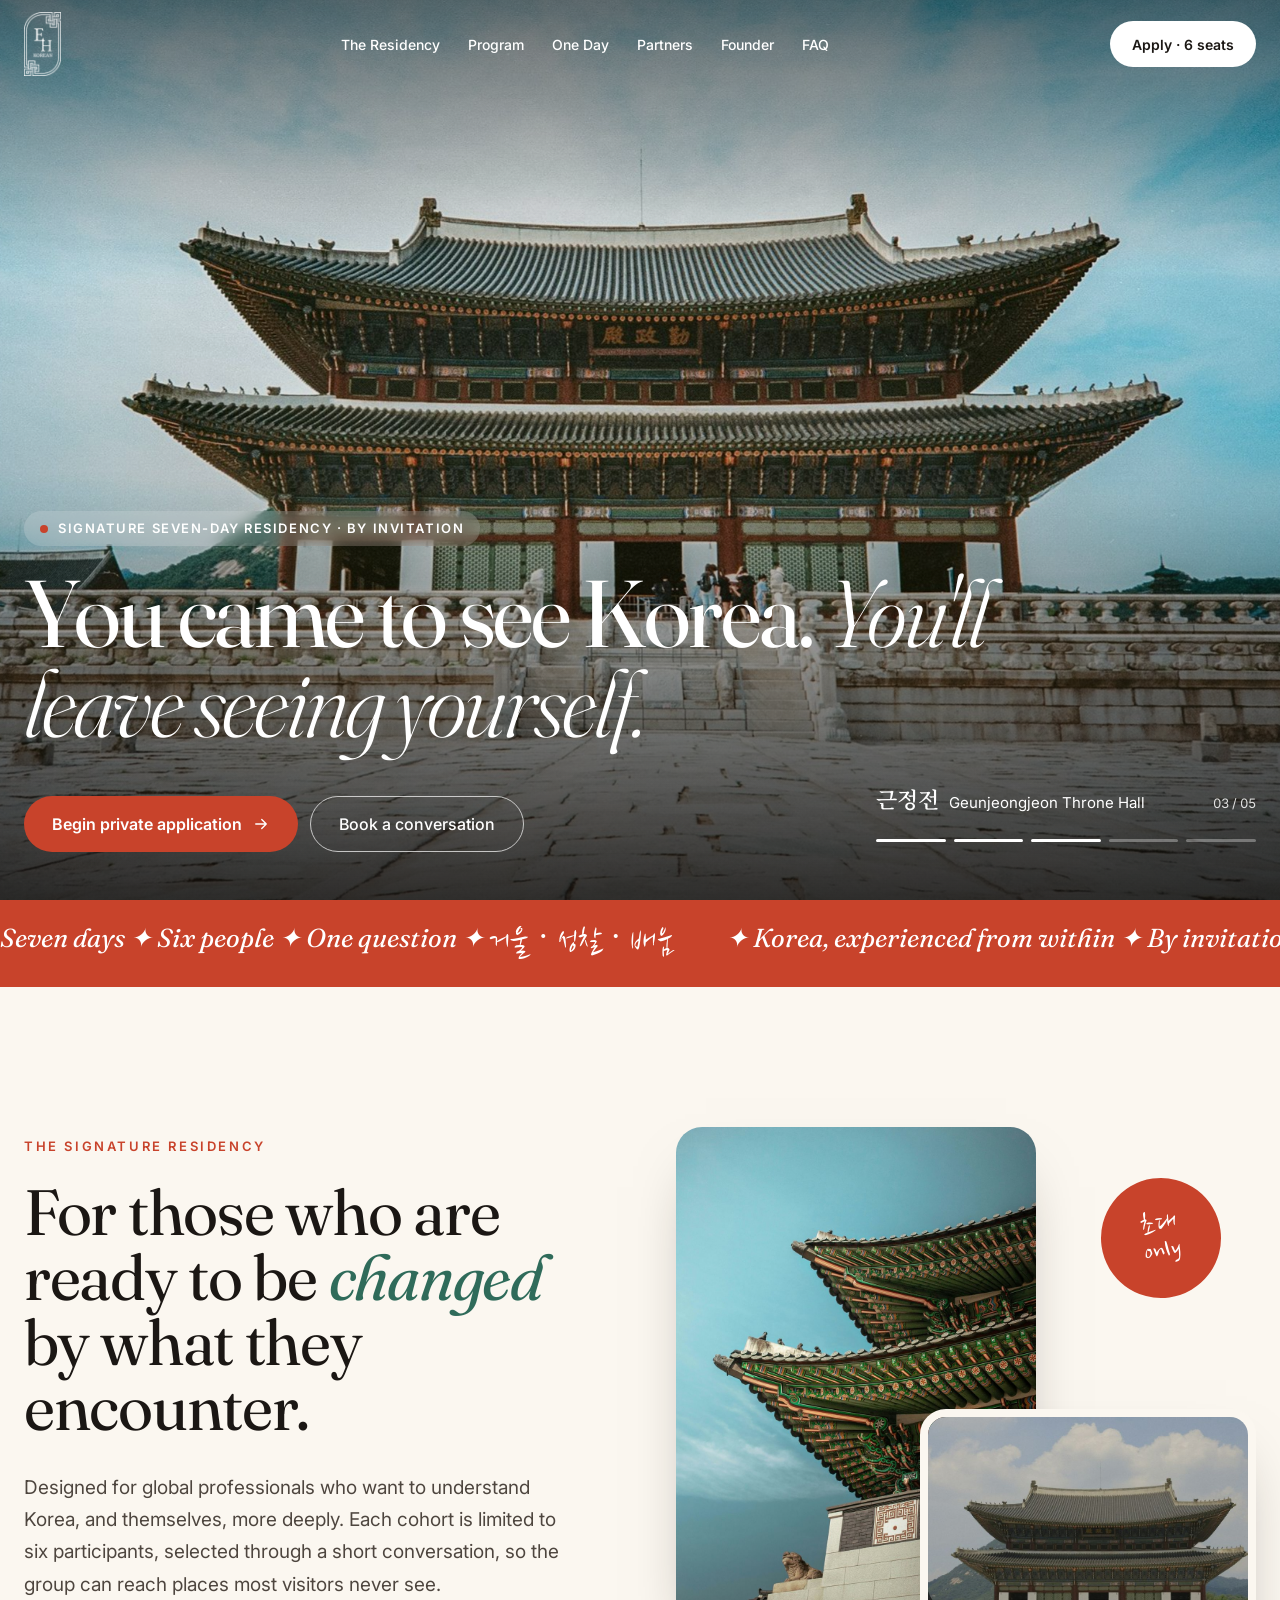
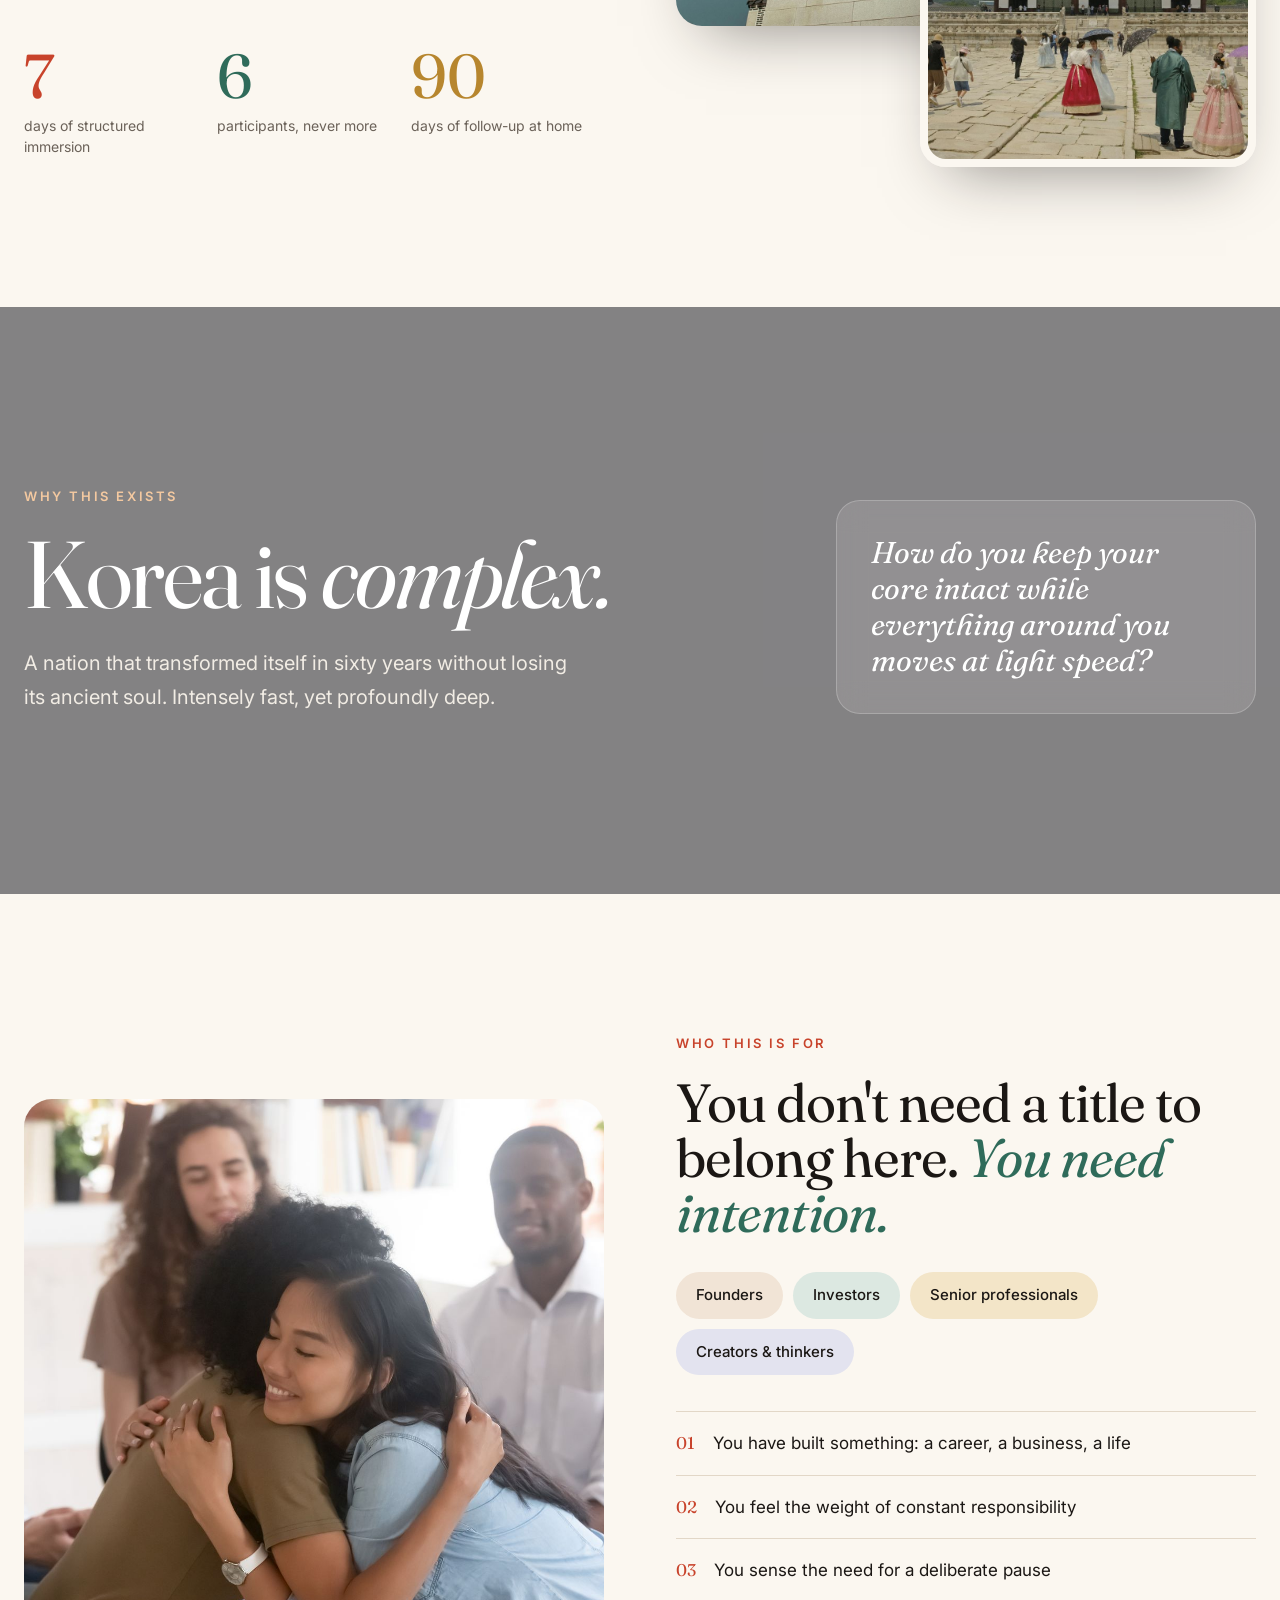
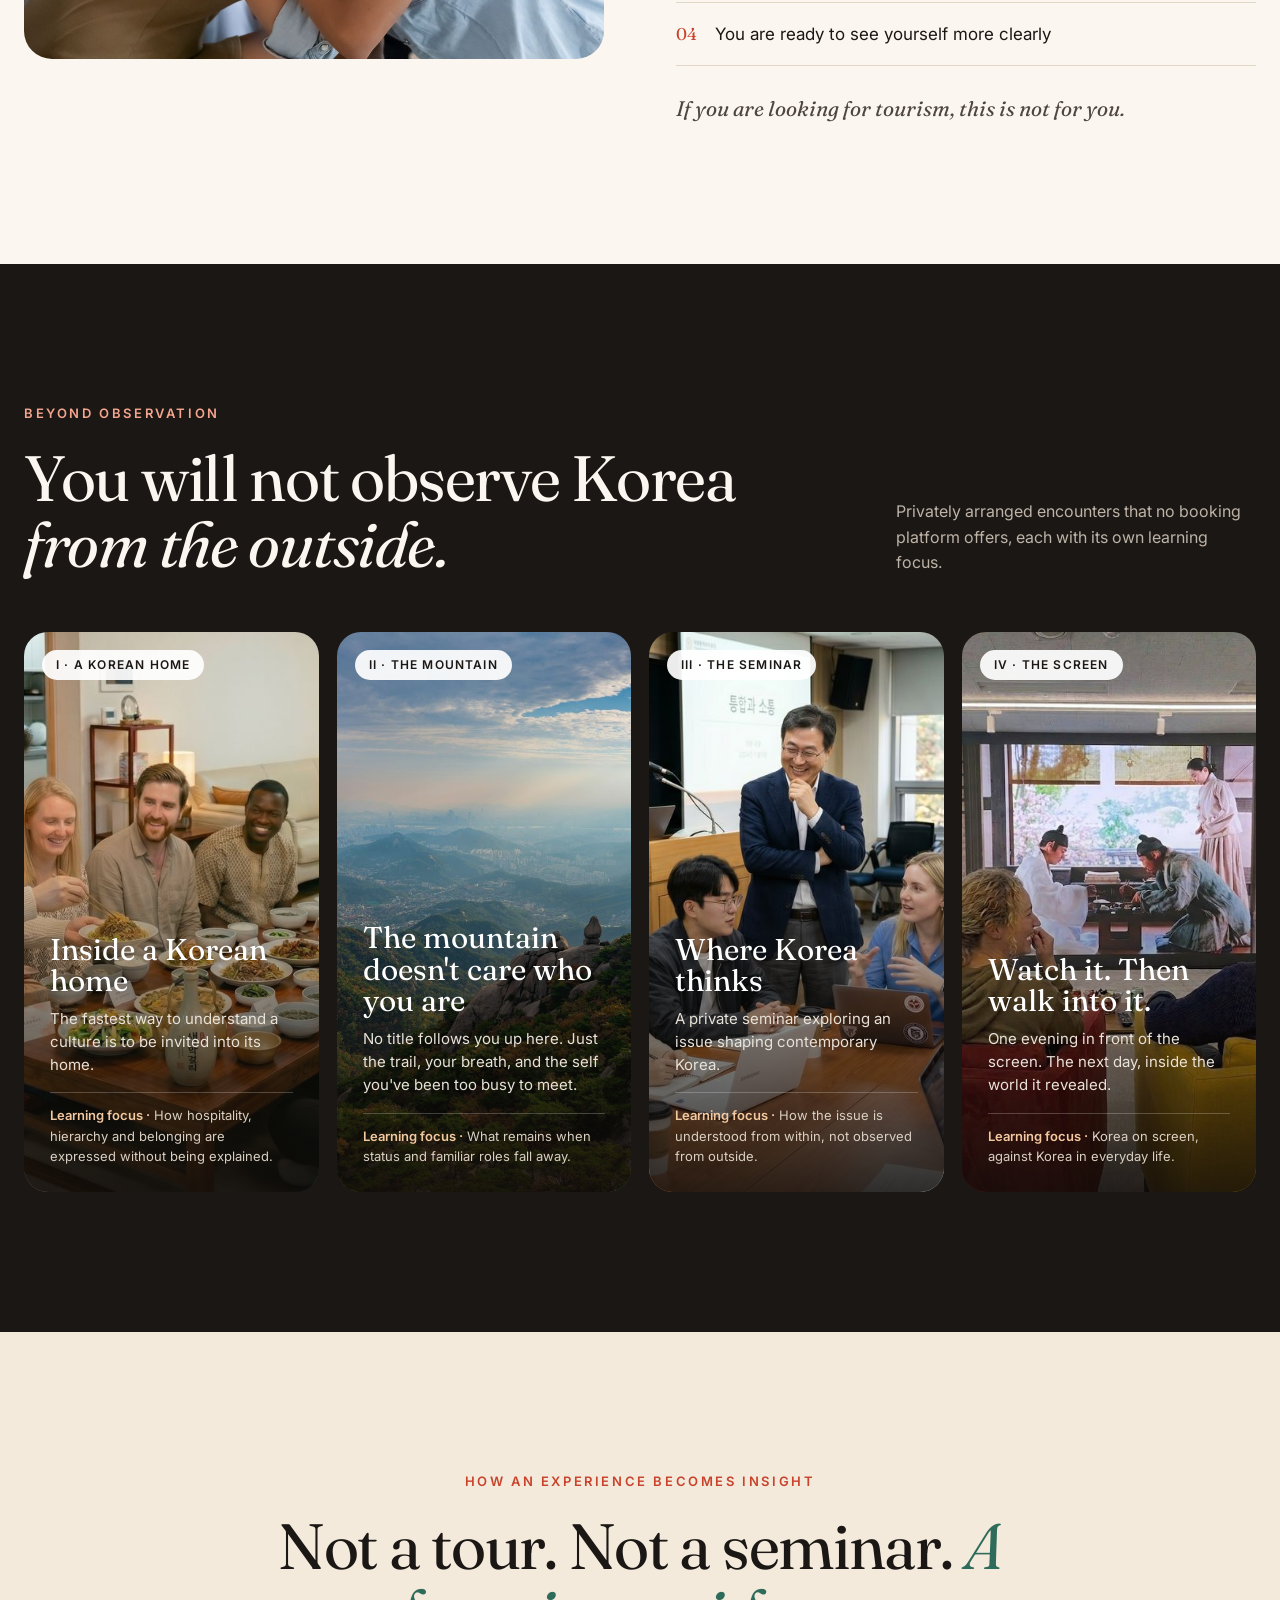
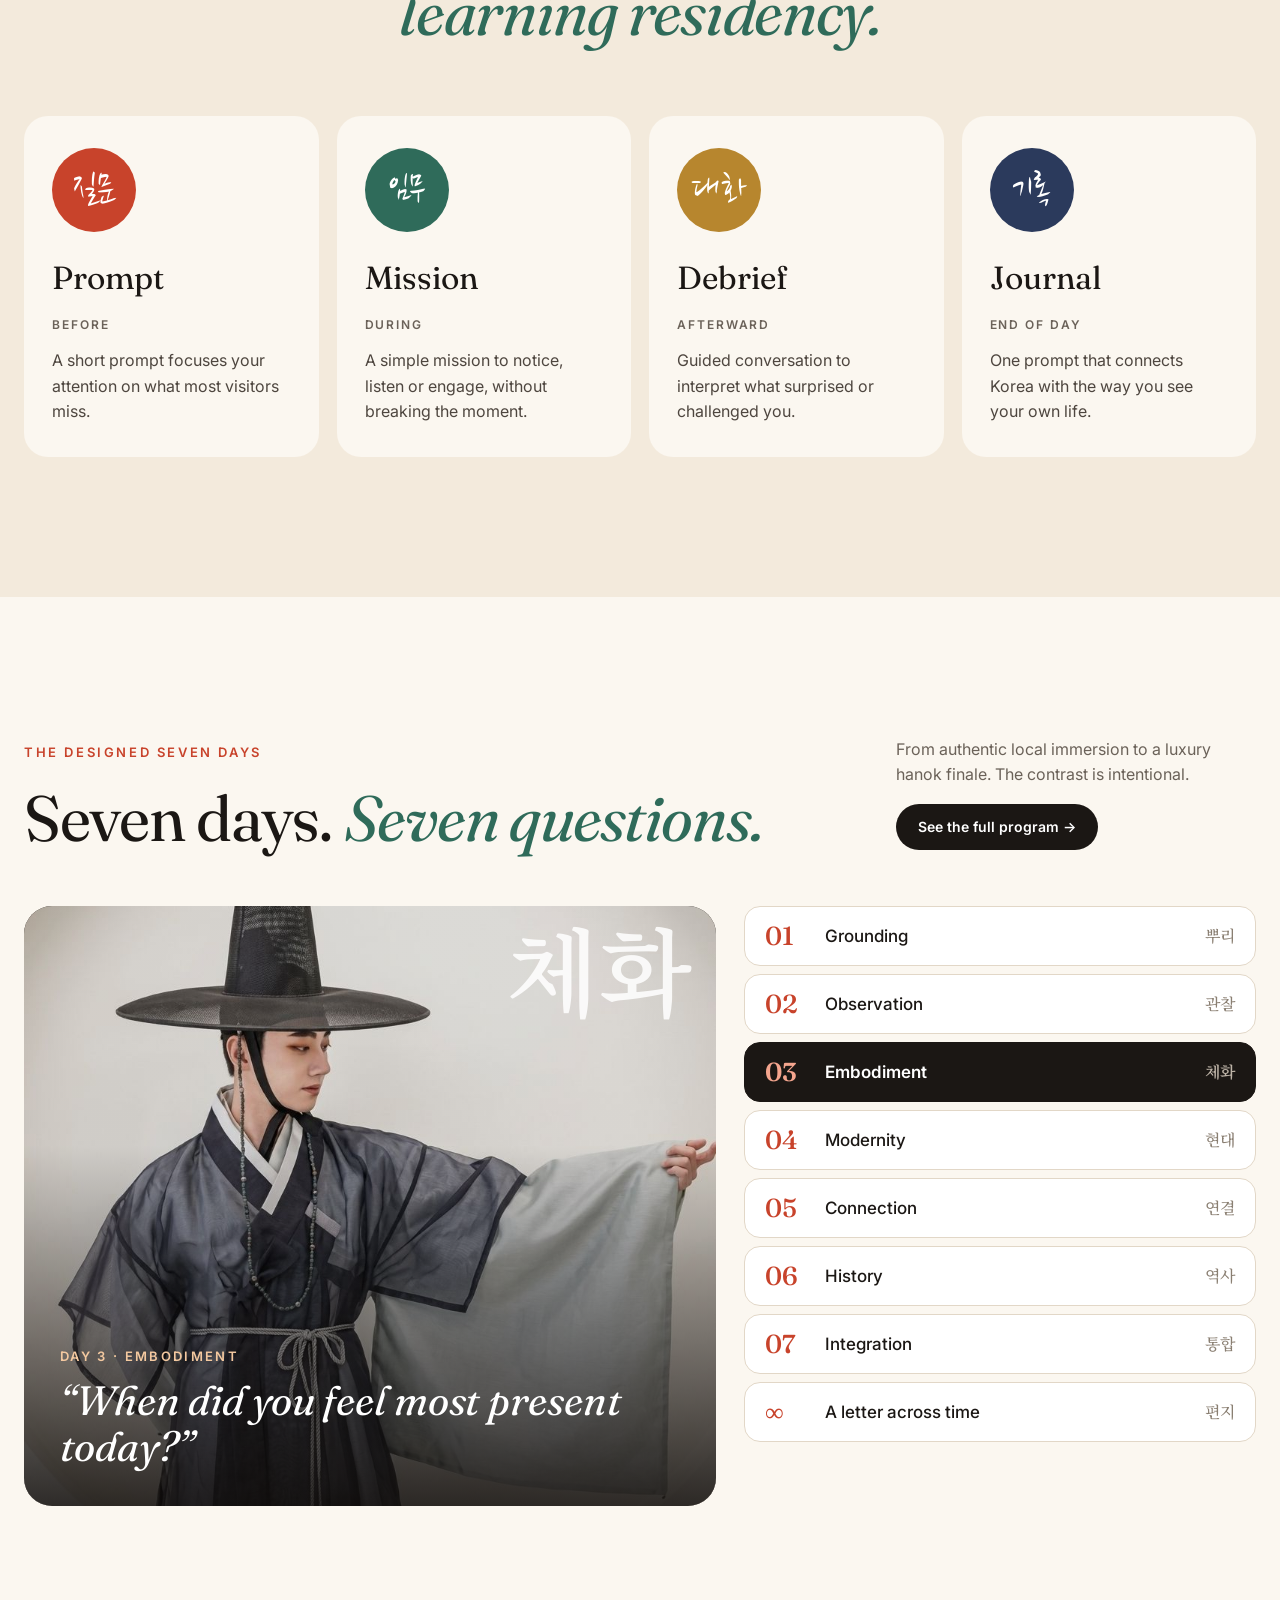
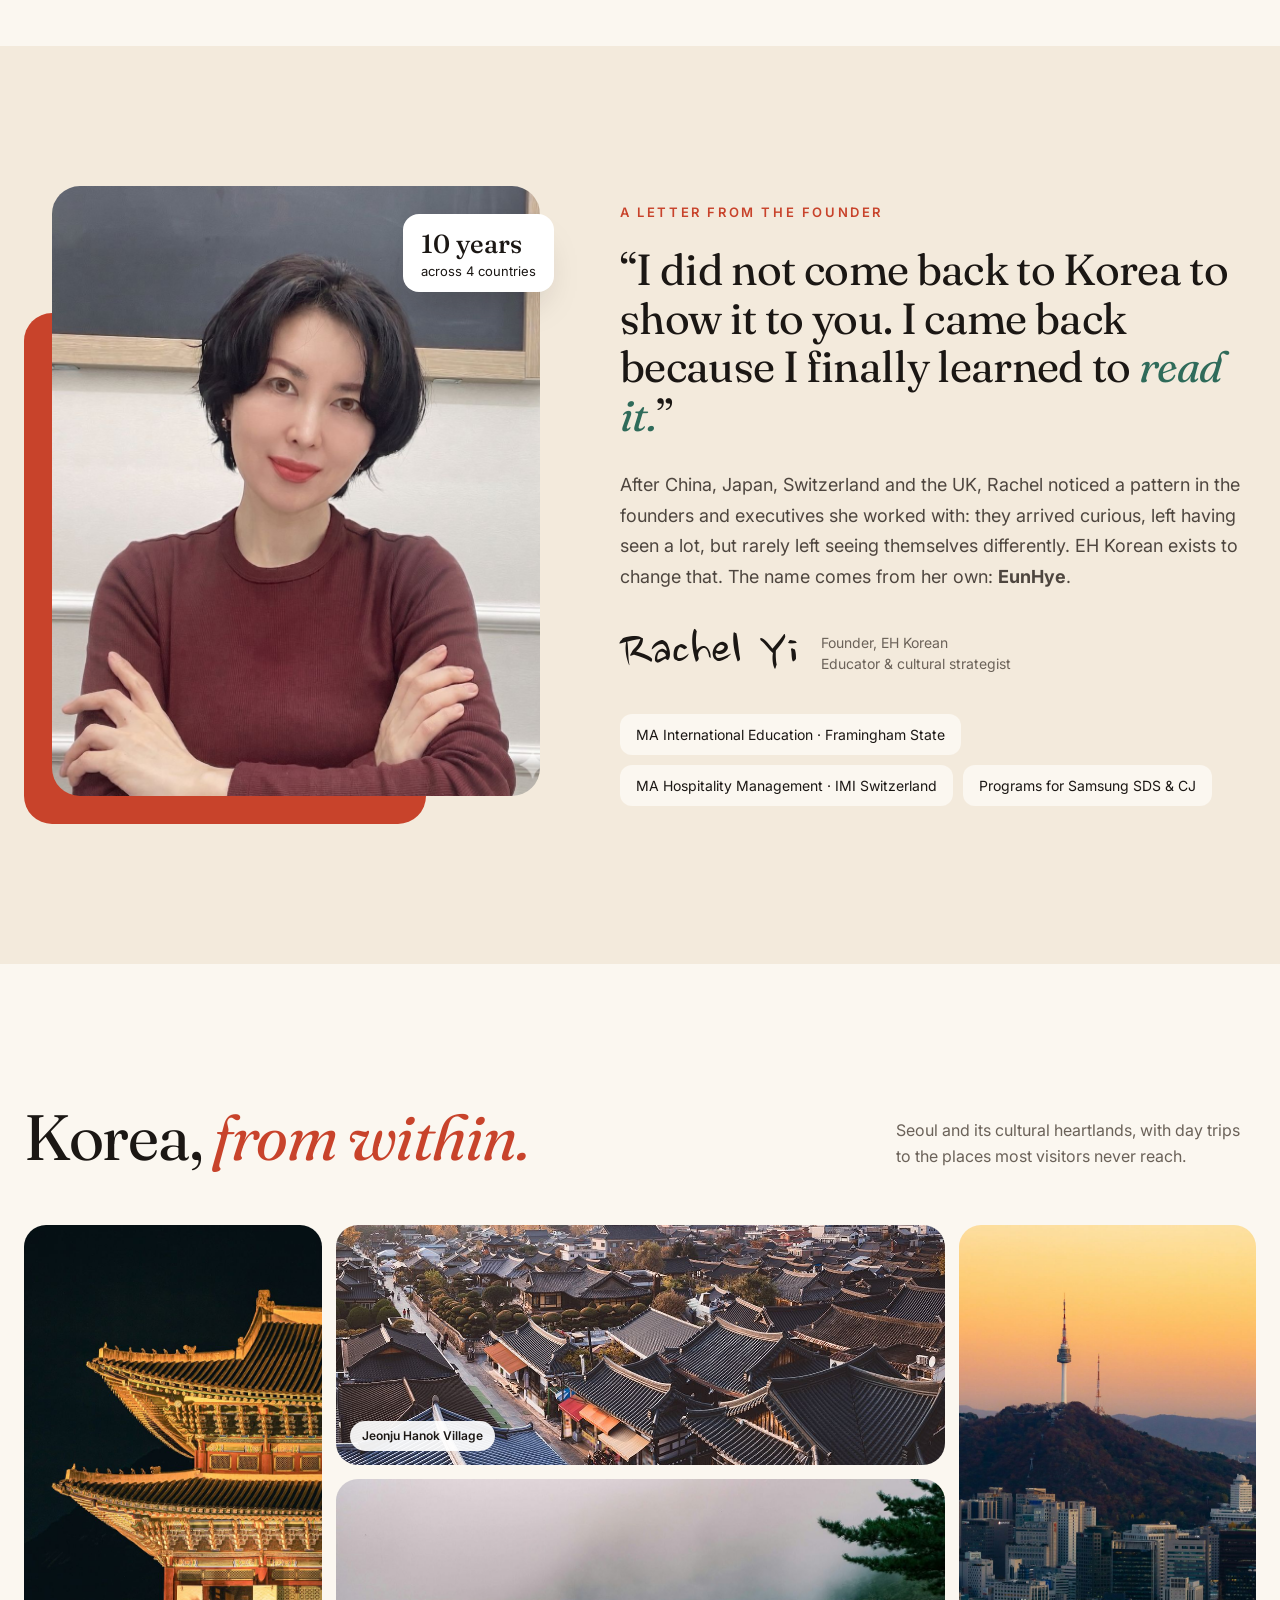
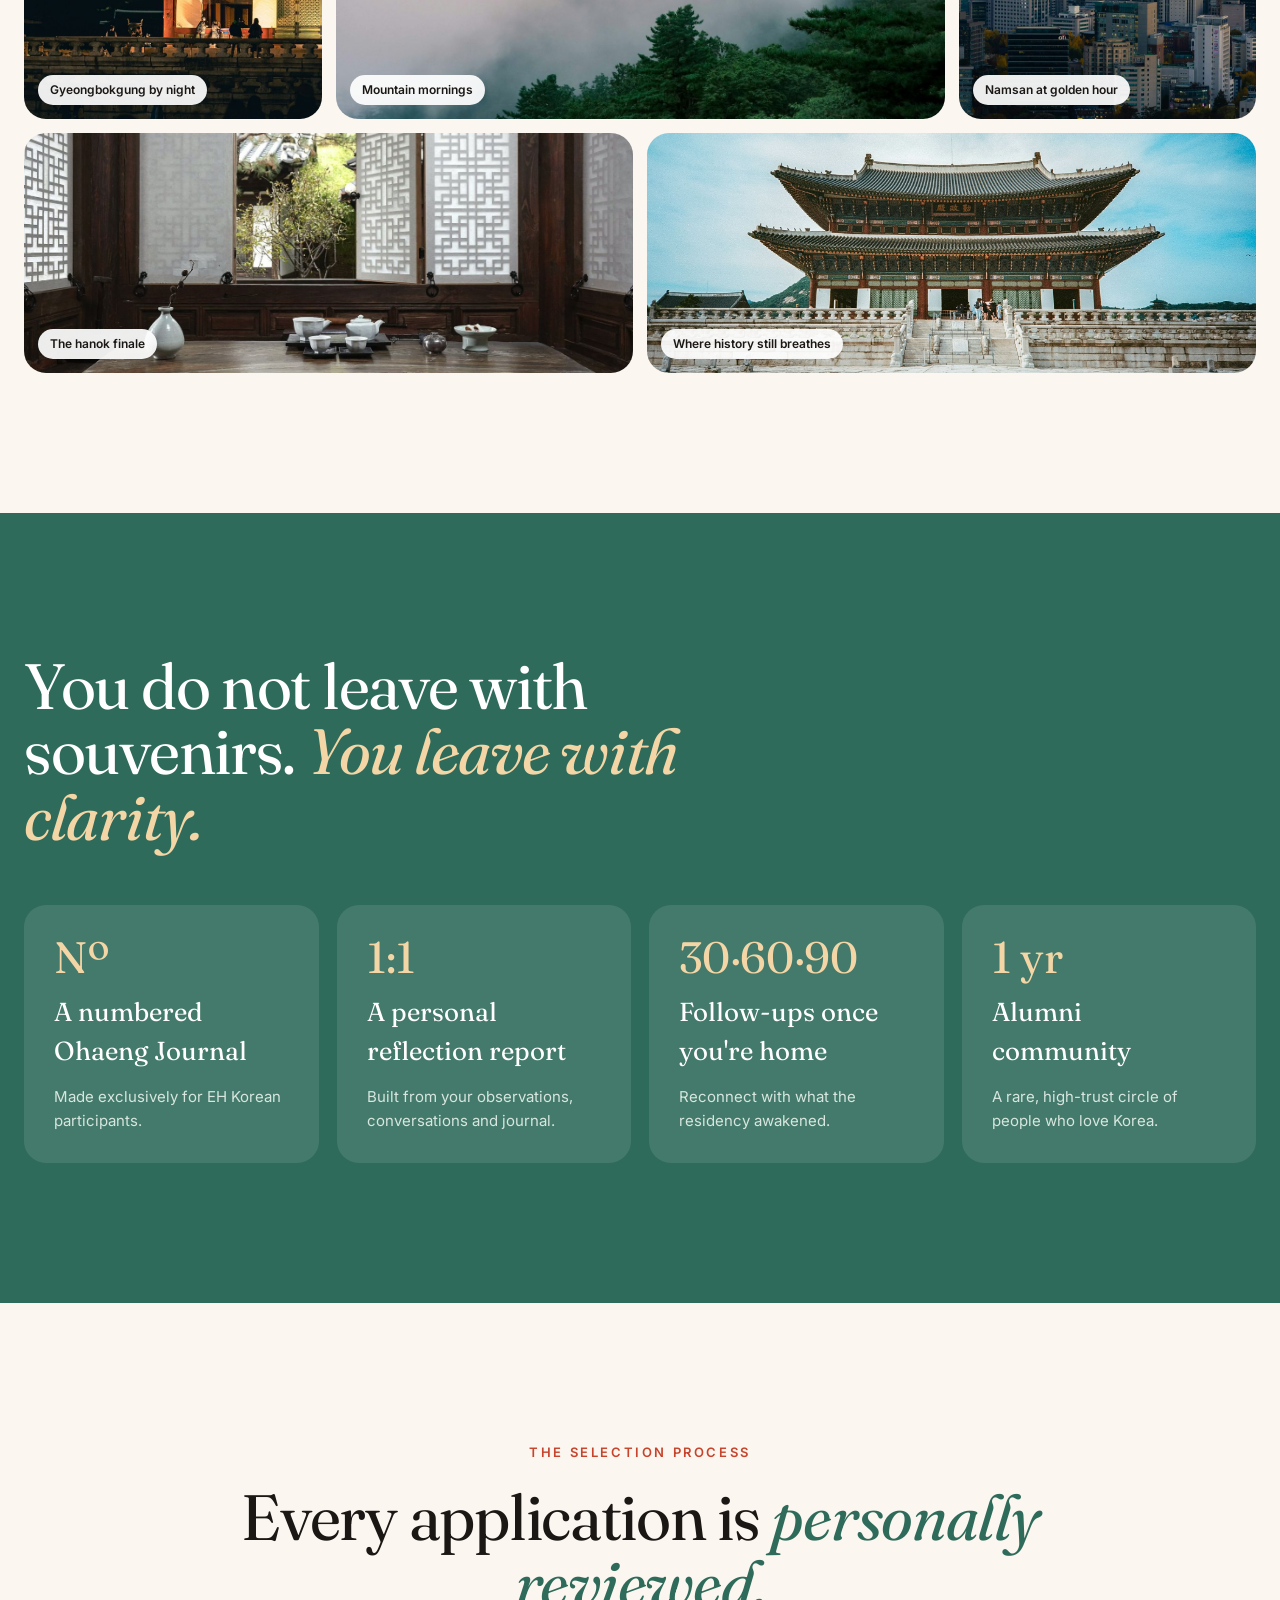
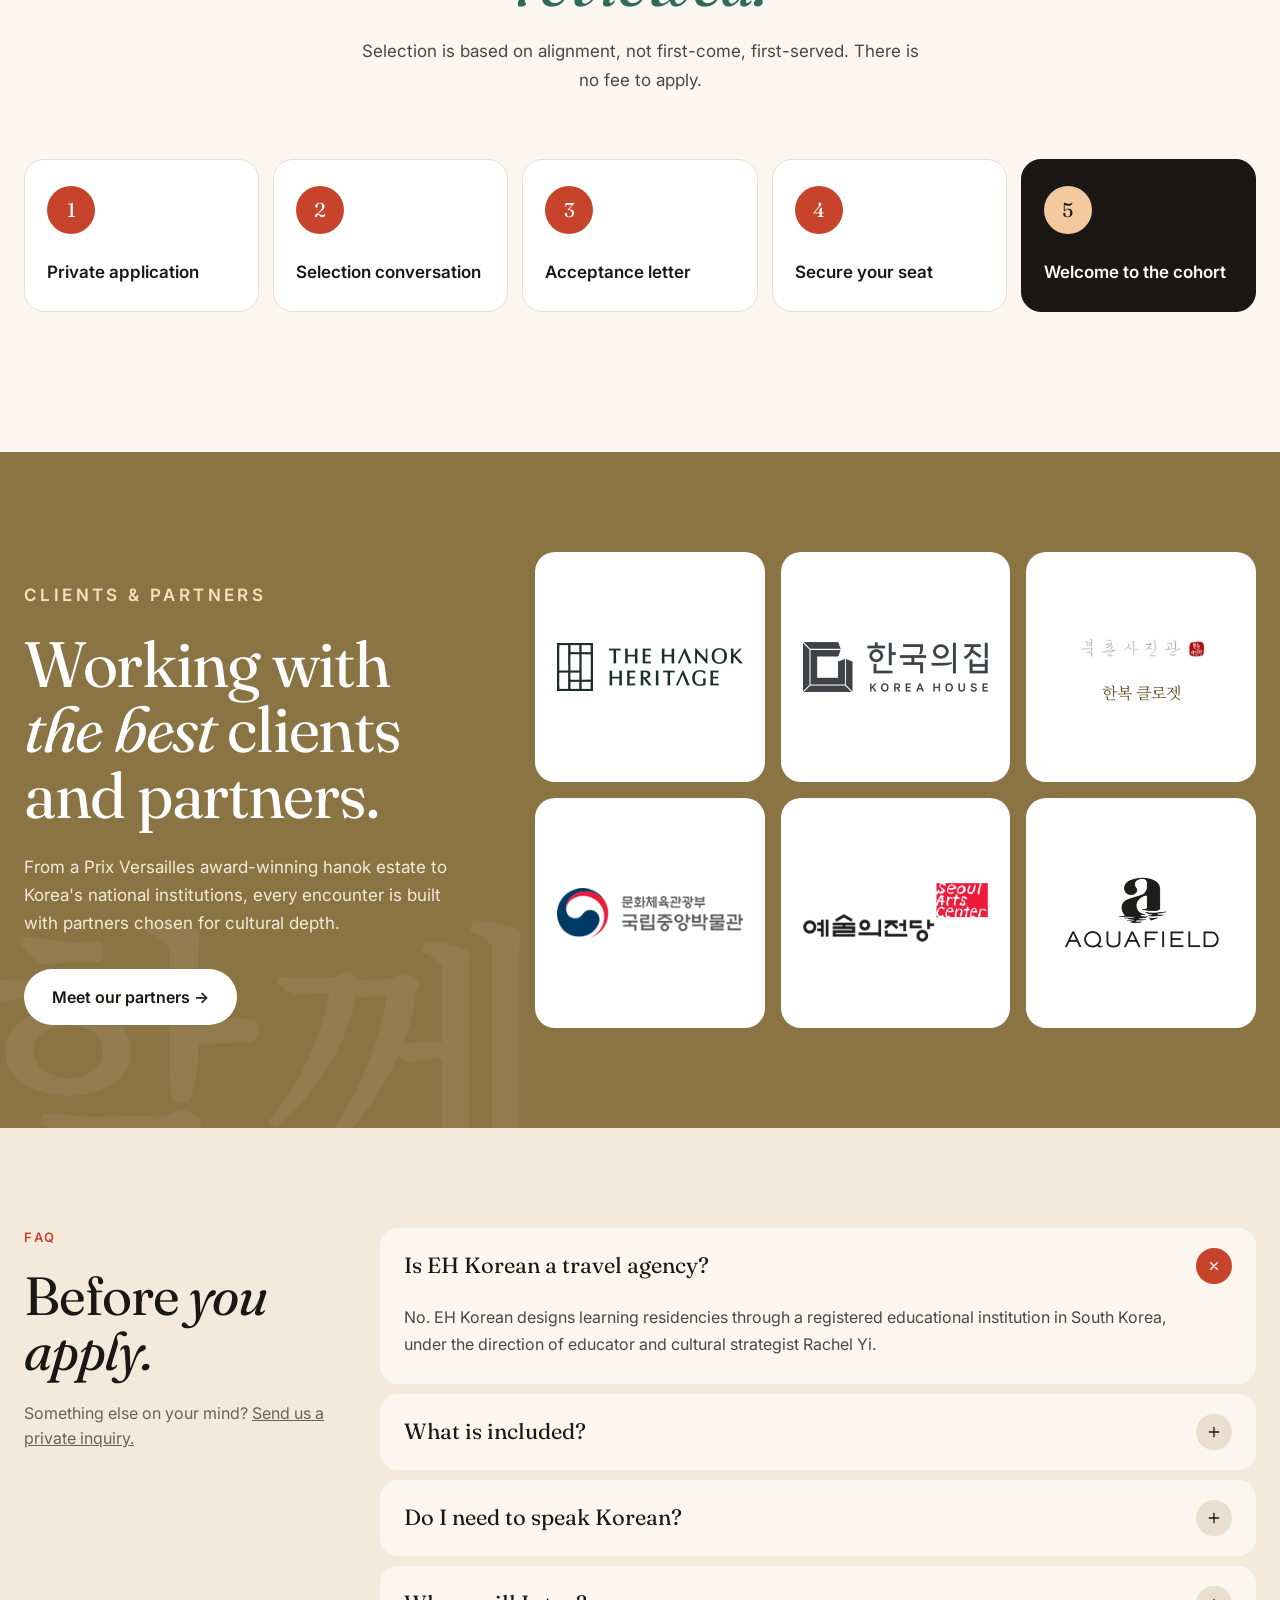
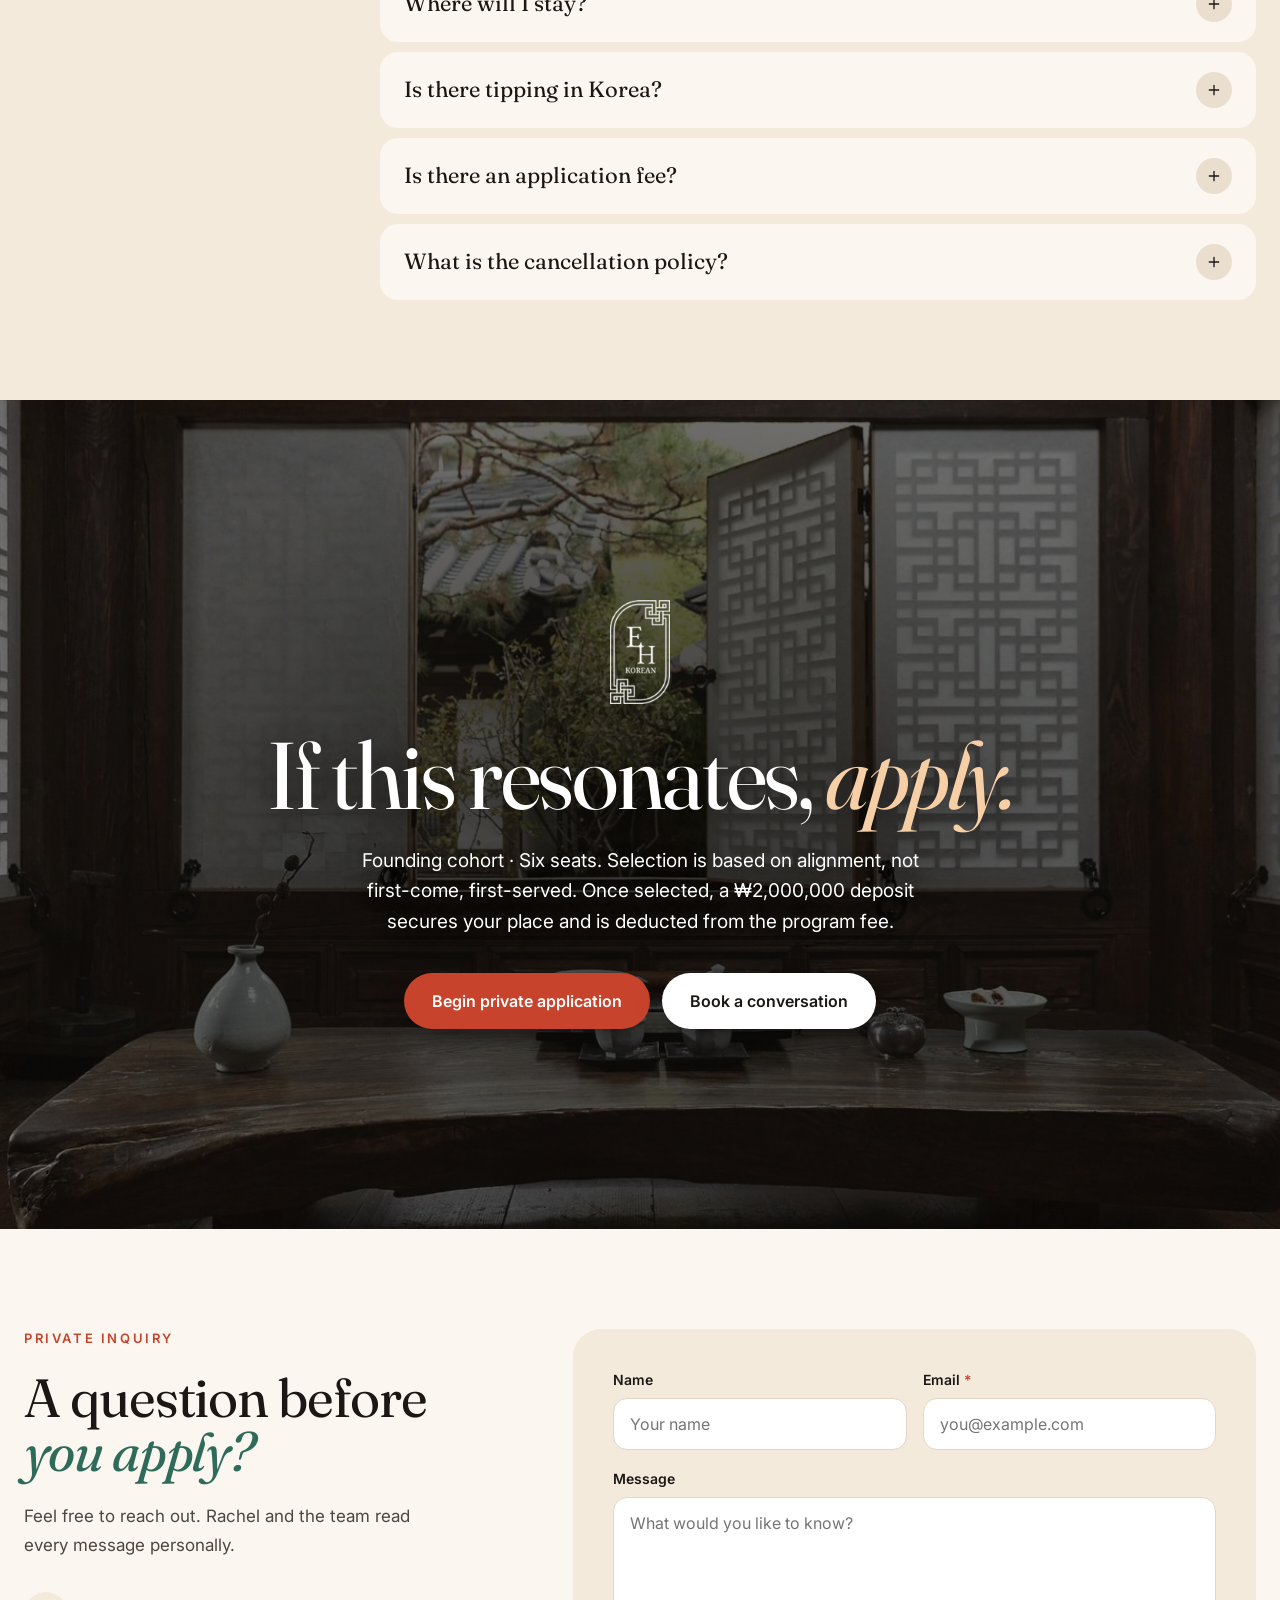
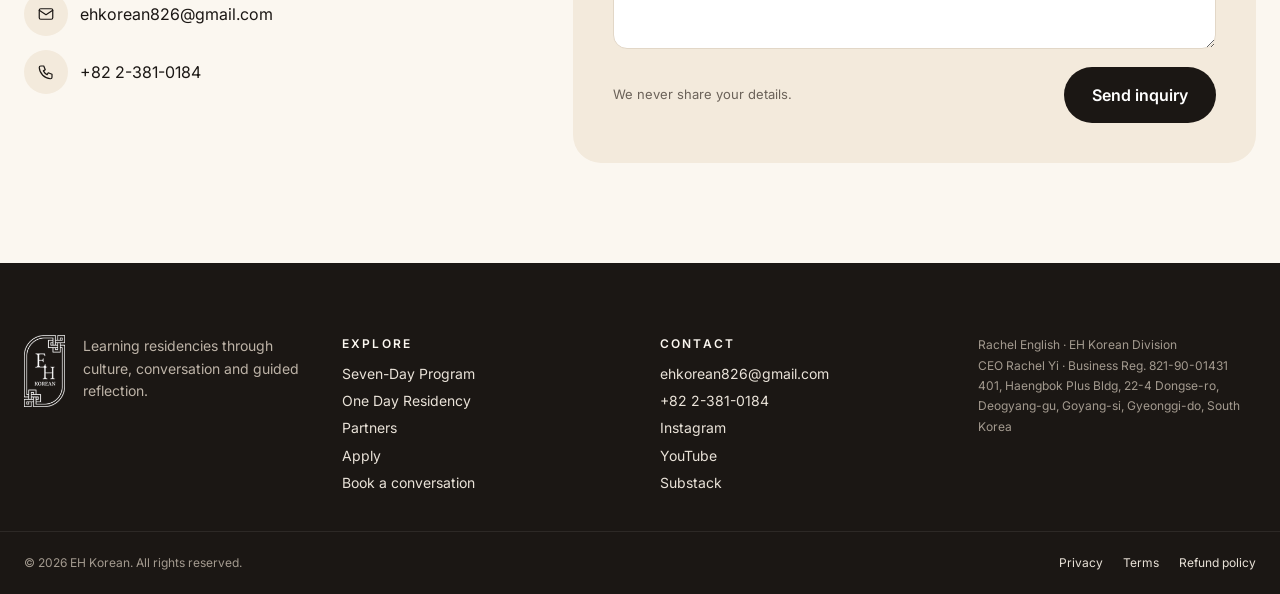
==== index.html @ 2e9b05c7 "EH Korean website redesign Static site (HTML/CSS/vanilla JS) ready for Vercel: - Home with hero caro" ====
<!doctype html>
<html lang="en">
<head>
<meta charset="utf-8">
<meta name="viewport" content="width=device-width, initial-scale=1">
<title>EH Korean — Signature Seven-Day Residency in Korea</title>
<meta name="description" content="A seven-day learning residency in Korea for founders, investors and senior professionals. Six participants, by invitation. You came to see Korea. You'll leave seeing yourself.">
<meta property="og:type" content="website">
<meta property="og:site_name" content="EH Korean">
<meta property="og:title" content="EH Korean — You came to see Korea. You'll leave seeing yourself.">
<meta property="og:description" content="A seven-day learning residency in Korea. Six participants, by invitation.">
<meta property="og:image" content="/images/og-image.jpg">
<meta name="twitter:card" content="summary_large_image">
<meta name="theme-color" content="#1B1714">
<link rel="icon" type="image/png" href="/images/favicon.png">
<link rel="apple-touch-icon" href="/images/apple-touch-icon.png">
<link rel="preconnect" href="https://fonts.googleapis.com">
<link rel="preconnect" href="https://fonts.gstatic.com" crossorigin>
<link href="https://fonts.googleapis.com/css2?family=Fraunces:ital,opsz,wght@0,9..144,300..600;1,9..144,300..600&family=Inter:wght@400;500;600&family=Nanum+Brush+Script&family=Noto+Serif+KR:wght@400;600&display=swap" rel="stylesheet">
<link rel="stylesheet" href="/assets/css/main.css">
<link rel="stylesheet" href="/assets/css/home.css">
</head>
<body>
<a class="skip-link" href="#main">Skip to content</a>

<header class="site-header site-header--overlay">
  <div class="site-header__inner">
    <a class="site-header__logo" href="/" aria-label="EH Korean home">
      <img class="logo-light" src="/images/logo-light.png" alt="EH Korean">
      <img class="logo-dark" src="/images/logo-dark.png" alt="EH Korean">
    </a>
    <nav class="site-nav" aria-label="Main">
      <a href="#residency">The Residency</a>
      <a href="/program">Program</a>
      <a href="/one-day">One Day</a>
      <a href="/partners">Partners</a>
      <a href="#founder">Founder</a>
      <a href="#faq">FAQ</a>
    </nav>
    <a class="btn btn--sm site-header__cta" href="/apply">Apply · 6 seats</a>
    <button class="nav-toggle" type="button" aria-label="Menu" aria-expanded="false"><svg width="20" height="20" viewBox="0 0 24 24" fill="none" stroke="currentColor" stroke-width="1.8" stroke-linecap="round" aria-hidden="true"><path d="M4 7h16M4 12h16M4 17h16"/></svg></button>
  </div>
</header>

<main id="main">

<!-- HERO -->
<section class="hero" id="top" aria-label="EH Korean">
  <div class="hero__slide is-on"><img src="/images/hero-hyangwonjeong.jpg" alt="Hyangwonjeong Pavilion at Gyeongbokgung in autumn" fetchpriority="high"></div>
  <div class="hero__slide"><img src="/images/hero-sejong.jpg" alt="Statue of King Sejong, Gwanghwamun Square" loading="lazy"></div>
  <div class="hero__slide"><img src="/images/hero-geunjeongjeon.jpg" alt="Geunjeongjeon Throne Hall, Gyeongbokgung" loading="lazy"></div>
  <div class="hero__slide"><img src="/images/hero-bukhansan.jpg" alt="Bukhansan at golden hour" loading="lazy"></div>
  <div class="hero__slide"><img src="/images/hero-seoul-night.jpg" alt="Seoul skyline after dark" loading="lazy"></div>

  <div class="hero__content">
    <div class="wrap">
      <p class="pill in-1"><span class="pill__dot"></span>Signature seven-day residency · By invitation</p>
      <h1 class="display display--xl in-2" style="margin-top:22px">You came to see Korea. <em>You'll leave seeing yourself.</em></h1>
      <div class="hero__bottom in-3">
        <div class="btn-row">
          <a class="btn btn--accent" href="/apply">Begin private application <svg width="18" height="18" viewBox="0 0 24 24" fill="none" stroke="currentColor" stroke-width="1.8" stroke-linecap="round" stroke-linejoin="round" aria-hidden="true"><path d="M5 12h14M13 6l6 6-6 6"/></svg></a>
          <a class="btn btn--ghost-light" href="/book">Book a conversation</a>
        </div>
        <div class="hero__caption-wrap">
          <div class="hero__caption" aria-live="polite">
            <p><span class="kr" data-hero-ko>향원정</span><span data-hero-en>Hyangwonjeong Pavilion, Gyeongbokgung</span></p>
            <p class="hero__count"><span data-hero-n>01</span> / 05</p>
          </div>
          <div class="hero__bars">
            <button class="hero__bar is-on" type="button" aria-label="Slide 1"><span><i></i></span></button>
            <button class="hero__bar" type="button" aria-label="Slide 2"><span><i></i></span></button>
            <button class="hero__bar" type="button" aria-label="Slide 3"><span><i></i></span></button>
            <button class="hero__bar" type="button" aria-label="Slide 4"><span><i></i></span></button>
            <button class="hero__bar" type="button" aria-label="Slide 5"><span><i></i></span></button>
          </div>
        </div>
      </div>
    </div>
  </div>
</section>

<!-- MARQUEE -->
<div class="marquee" aria-hidden="true">
  <div class="marquee__track">
    <span>Seven days ✦ Six people ✦ One question ✦ <span class="brush">거울 · 성찰 · 배움</span> ✦ Korea, experienced from within ✦ By invitation only ✦</span>
    <span>Seven days ✦ Six people ✦ One question ✦ <span class="brush">거울 · 성찰 · 배움</span> ✦ Korea, experienced from within ✦ By invitation only ✦</span>
  </div>
</div>

<!-- INTRO -->
<section class="section" id="residency">
  <div class="wrap split">
    <div class="reveal">
      <p class="eyebrow">The Signature Residency</p>
      <h2 class="display">For those who are ready to be <em class="em-celadon">changed</em> by what they encounter.</h2>
      <p class="lead" style="margin-top:32px;max-width:560px">Designed for global professionals who want to understand Korea, and themselves, more deeply. Each cohort is limited to six participants, selected through a short conversation, so the group can reach places most visitors never see.</p>
      <div class="stats">
        <div><strong style="color:var(--accent)">7</strong><span>days of structured immersion</span></div>
        <div><strong style="color:var(--celadon)">6</strong><span>participants, never more</span></div>
        <div><strong style="color:var(--gold)">90</strong><span>days of follow-up at home</span></div>
      </div>
    </div>
    <div class="collage reveal">
      <div class="collage__a zoom"><img class="cover" src="/images/g-eaves.jpg" alt="Painted eaves of a palace pavilion" loading="lazy"></div>
      <div class="collage__b zoom"><img class="cover" src="/images/g-hanbok.jpg" alt="Visitors in hanbok at Gyeongbokgung" loading="lazy"></div>
      <div class="collage__seal" aria-hidden="true">초대<br>only</div>
    </div>
  </div>
</section>

<!-- WHY -->
<section class="parallax">
  <div class="wrap parallax__inner">
    <div class="reveal">
      <p class="eyebrow eyebrow--light">Why this exists</p>
      <h2 class="display display--xl">Korea is <em>complex.</em></h2>
      <p class="lead">A nation that transformed itself in sixty years without losing its ancient soul. Intensely fast, yet profoundly deep.</p>
    </div>
    <p class="glass reveal">How do you keep your core intact while everything around you moves at light speed?</p>
  </div>
</section>

<!-- WHO -->
<section class="section">
  <div class="wrap split">
    <div class="who__img zoom reveal"><img class="cover" src="/images/cohort.jpg" alt="Participants embracing after a reflection session" loading="lazy"></div>
    <div class="reveal">
      <p class="eyebrow">Who this is for</p>
      <h2 class="display display--md" style="margin-bottom:32px">You don't need a title to belong here. <em class="em-celadon">You need intention.</em></h2>
      <div class="tags">
        <span style="background:#F1E4D6">Founders</span>
        <span style="background:#DCE8E1">Investors</span>
        <span style="background:#F3E5C8">Senior professionals</span>
        <span style="background:#E3E3EF">Creators &amp; thinkers</span>
      </div>
      <ul class="numlist">
        <li><span>01</span>You have built something: a career, a business, a life</li>
        <li><span>02</span>You feel the weight of constant responsibility</li>
        <li><span>03</span>You sense the need for a deliberate pause</li>
        <li><span>04</span>You are ready to see yourself more clearly</li>
      </ul>
      <p class="quote-line">If you are looking for tourism, this is not for you.</p>
    </div>
  </div>
</section>

<!-- EXPERIENCES -->
<section class="section bg-ink" id="experiences">
  <div class="wrap">
    <div class="section-head reveal">
      <div>
        <p class="eyebrow" style="color:#F4A58E">Beyond observation</p>
        <h2 class="display" style="max-width:820px">You will not observe Korea <em>from the outside.</em></h2>
      </div>
      <p class="section-head__aside">Privately arranged encounters that no booking platform offers, each with its own learning focus.</p>
    </div>
    <div class="cards-4">
      <article class="exp-card zoom shade-bottom reveal">
        <img class="cover" src="/images/exp-home.jpg" alt="Guests sharing a meal on the floor of a Korean home" loading="lazy">
        <span class="exp-card__tag">I · A KOREAN HOME</span>
        <div class="exp-card__body">
          <h3>Inside a Korean home</h3>
          <p>The fastest way to understand a culture is to be invited into its home.</p>
          <p class="focus"><strong>Learning focus ·</strong> How hospitality, hierarchy and belonging are expressed without being explained.</p>
        </div>
      </article>
      <article class="exp-card zoom shade-bottom reveal">
        <img class="cover" src="/images/exp-mountain.jpg" alt="View over Korean mountain ridges" loading="lazy">
        <span class="exp-card__tag">II · THE MOUNTAIN</span>
        <div class="exp-card__body">
          <h3>The mountain doesn't care who you are</h3>
          <p>No title follows you up here. Just the trail, your breath, and the self you've been too busy to meet.</p>
          <p class="focus"><strong>Learning focus ·</strong> What remains when status and familiar roles fall away.</p>
        </div>
      </article>
      <article class="exp-card zoom shade-bottom reveal">
        <img class="cover" src="/images/exp-think.jpg" alt="Private seminar around a table" loading="lazy">
        <span class="exp-card__tag">III · THE SEMINAR</span>
        <div class="exp-card__body">
          <h3>Where Korea thinks</h3>
          <p>A private seminar exploring an issue shaping contemporary Korea.</p>
          <p class="focus"><strong>Learning focus ·</strong> How the issue is understood from within, not observed from outside.</p>
        </div>
      </article>
      <article class="exp-card zoom shade-bottom reveal">
        <img class="cover" src="/images/exp-screen.jpg" alt="Participants watching a Korean drama on a large screen" loading="lazy">
        <span class="exp-card__tag">IV · THE SCREEN</span>
        <div class="exp-card__body">
          <h3>Watch it. Then walk into it.</h3>
          <p>One evening in front of the screen. The next day, inside the world it revealed.</p>
          <p class="focus"><strong>Learning focus ·</strong> Korea on screen, against Korea in everyday life.</p>
        </div>
      </article>
    </div>
  </div>
</section>

<!-- METHOD -->
<section class="section bg-sand">
  <div class="wrap">
    <div class="center-block reveal">
      <p class="eyebrow">How an experience becomes insight</p>
      <h2 class="display">Not a tour. Not a seminar. <em class="em-celadon">A learning residency.</em></h2>
    </div>
    <div class="cards-4 cards-4--tight">
      <div class="method-card reveal"><span class="method-card__seal" style="background:var(--accent)">질문</span><h3>Prompt</h3><p class="when">Before</p><p>A short prompt focuses your attention on what most visitors miss.</p></div>
      <div class="method-card reveal"><span class="method-card__seal" style="background:var(--celadon)">임무</span><h3>Mission</h3><p class="when">During</p><p>A simple mission to notice, listen or engage, without breaking the moment.</p></div>
      <div class="method-card reveal"><span class="method-card__seal" style="background:var(--gold)">대화</span><h3>Debrief</h3><p class="when">Afterward</p><p>Guided conversation to interpret what surprised or challenged you.</p></div>
      <div class="method-card reveal"><span class="method-card__seal" style="background:var(--navy)">기록</span><h3>Journal</h3><p class="when">End of day</p><p>One prompt that connects Korea with the way you see your own life.</p></div>
    </div>
  </div>
</section>

<!-- SEVEN DAYS -->
<section class="section" id="days">
  <div class="wrap">
    <div class="section-head reveal">
      <div>
        <p class="eyebrow">The designed seven days</p>
        <h2 class="display">Seven days. <em class="em-celadon">Seven questions.</em></h2>
      </div>
      <div class="section-head__aside" style="display:flex;flex-direction:column;align-items:flex-start;gap:16px">
        <p>From authentic local immersion to a luxury hanok finale. The contrast is intentional.</p>
        <a class="btn btn--ink btn--sm" href="/program">See the full program →</a>
      </div>
    </div>
    <div class="days">
      <div class="days__visual" data-days-visual>
        <span class="days__kr" aria-hidden="true" data-days-ko></span>
        <div class="days__text">
          <p class="days__meta" data-days-meta></p>
          <p class="days__q" data-days-q></p>
        </div>
      </div>
      <div class="days__list" role="tablist" aria-label="Residency days" data-days-list></div>
    </div>
  </div>
</section>

<!-- FOUNDER -->
<section class="section bg-sand" id="founder">
  <div class="wrap split" style="gap:80px">
    <div class="founder__photo reveal" style="flex:1 1 400px">
      <div class="founder__frame zoom"><img class="cover" src="/images/rachel.jpg" alt="Rachel Yi, founder of EH Korean" loading="lazy"></div>
      <span class="founder__badge"><strong>10 years</strong>across 4 countries</span>
    </div>
    <div class="reveal" style="flex:1 1 520px">
      <p class="eyebrow">A letter from the founder</p>
      <p class="founder__quote">“I did not come back to Korea to show it to you. I came back because I finally learned to <em class="em-celadon">read it.</em>”</p>
      <p class="lead" style="margin-top:30px;font-size:18px">After China, Japan, Switzerland and the UK, Rachel noticed a pattern in the founders and executives she worked with: they arrived curious, left having seen a lot, but rarely left seeing themselves differently. EH Korean exists to change that. The name comes from her own: <strong>EunHye</strong>.</p>
      <div class="founder__sign">
        <span class="brush">Rachel Yi</span>
        <span class="muted" style="font-size:14px;line-height:1.5">Founder, EH Korean<br>Educator &amp; cultural strategist</span>
      </div>
      <div class="chips">
        <span>MA International Education · Framingham State</span>
        <span>MA Hospitality Management · IMI Switzerland</span>
        <span>Programs for Samsung SDS &amp; CJ</span>
      </div>
    </div>
  </div>
</section>

<!-- GALLERY -->
<section class="section">
  <div class="wrap">
    <div class="section-head reveal">
      <h2 class="display">Korea, <em class="em-accent">from within.</em></h2>
      <p class="section-head__aside">Seoul and its cultural heartlands, with day trips to the places most visitors never reach.</p>
    </div>
    <div class="mosaic">
      <figure class="m1 zoom reveal"><img class="cover" src="/images/g-palace-night.jpg" alt="Gyeongbokgung Palace at night" loading="lazy"><figcaption>Gyeongbokgung by night</figcaption></figure>
      <figure class="m2 zoom reveal"><img class="cover" src="/images/g-jeonju.jpg" alt="Rooftops of Jeonju Hanok Village" loading="lazy"><figcaption>Jeonju Hanok Village</figcaption></figure>
      <figure class="m3 zoom reveal"><img class="cover" src="/images/g-namsan.jpg" alt="Namsan Tower over Seoul at sunset" loading="lazy"><figcaption>Namsan at golden hour</figcaption></figure>
      <figure class="m4 zoom reveal"><img class="cover" src="/images/g-fog.jpg" alt="Pine forest in mountain fog" loading="lazy"><figcaption>Mountain mornings</figcaption></figure>
      <figure class="m5 zoom reveal"><img class="cover" src="/images/g-hanok-interior.jpg" alt="Tea table in a hanok facing a garden" loading="lazy"><figcaption>The hanok finale</figcaption></figure>
      <figure class="m6 zoom reveal"><img class="cover" src="/images/hero-geunjeongjeon.jpg" alt="Geunjeongjeon Hall at Gyeongbokgung" loading="lazy"><figcaption>Where history still breathes</figcaption></figure>
    </div>
  </div>
</section>

<!-- TAKEAWAYS -->
<section class="section bg-celadon">
  <div class="wrap">
    <div class="section-head reveal">
      <h2 class="display" style="max-width:820px">You do not leave with souvenirs. <em class="em-gold">You leave with clarity.</em></h2>
    </div>
    <div class="cards-4 cards-4--tight">
      <div class="take-card reveal"><strong>Nº</strong><h3>A numbered Ohaeng Journal</h3><p>Made exclusively for EH Korean participants.</p></div>
      <div class="take-card reveal"><strong>1:1</strong><h3>A personal reflection report</h3><p>Built from your observations, conversations and journal.</p></div>
      <div class="take-card reveal"><strong>30·60·90</strong><h3>Follow-ups once you're home</h3><p>Reconnect with what the residency awakened.</p></div>
      <div class="take-card reveal"><strong>1 yr</strong><h3>Alumni community</h3><p>A rare, high-trust circle of people who love Korea.</p></div>
    </div>
  </div>
</section>

<!-- SELECTION -->
<section class="section">
  <div class="wrap">
    <div class="center-block reveal" style="margin-bottom:64px">
      <p class="eyebrow">The selection process</p>
      <h2 class="display">Every application is <em class="em-celadon">personally reviewed.</em></h2>
      <p class="lead" style="margin:22px auto 0;font-size:17px;max-width:560px">Selection is based on alignment, not first-come, first-served. There is no fee to apply.</p>
    </div>
    <ol class="steps5">
      <li class="reveal"><b>1</b>Private application</li>
      <li class="reveal"><b>2</b>Selection conversation</li>
      <li class="reveal"><b>3</b>Acceptance letter</li>
      <li class="reveal"><b>4</b>Secure your seat</li>
      <li class="reveal is-last"><b>5</b>Welcome to the cohort</li>
    </ol>
  </div>
</section>

<!-- PARTNERS -->
<section class="section--tight section bg-olive partners-band" id="partners">
  <span class="partners-band__kr" aria-hidden="true">함께</span>
  <div class="wrap">
    <div class="partners-band__text reveal">
      <p class="eyebrow" style="color:#F4E2BE">Clients &amp; partners</p>
      <h2 class="display">Working with <em>the best</em> clients and partners.</h2>
      <p>From a Prix Versailles award-winning hanok estate to Korea's national institutions, every encounter is built with partners chosen for cultural depth.</p>
      <a class="btn btn--white" href="/partners" style="margin-top:32px">Meet our partners →</a>
    </div>
    <div class="logo-grid">
      <a class="logo-tile" href="/partners#hanok-heritage"><img src="/images/partner-hanok-heritage.png" alt="The Hanok Heritage" loading="lazy"></a>
      <a class="logo-tile" href="/partners#korea-house"><img src="/images/partner-korea-house.png" alt="Korea House" loading="lazy"></a>
      <a class="logo-tile" href="/partners#bukchon"><img src="/images/partner-bukchon.jpg" alt="Bukchon Photo Studio" style="max-height:40px" loading="lazy"><span>한복 클로젯</span></a>
      <a class="logo-tile" href="/partners#national-museum"><img src="/images/partner-national-museum.png" alt="National Museum of Korea" style="max-height:56px" loading="lazy"></a>
      <a class="logo-tile" href="/partners#seoul-arts-center"><img src="/images/partner-seoul-arts-center.png" alt="Seoul Arts Center" loading="lazy"></a>
      <a class="logo-tile" href="/partners#aquafield"><img src="/images/partner-aquafield.png" alt="Aquafield" style="max-height:72px" loading="lazy"></a>
    </div>
  </div>
</section>

<!-- FAQ -->
<section class="section--tight section bg-sand" id="faq">
  <div class="wrap faq">
    <div class="faq__head reveal">
      <p class="eyebrow">FAQ</p>
      <h2 class="display display--md">Before <em>you apply.</em></h2>
      <p class="muted" style="margin-top:22px;max-width:320px;line-height:1.6">Something else on your mind? <a href="#inquiry">Send us a private inquiry.</a></p>
    </div>
    <div class="faq__list" data-faq>
      <div class="faq-item">
        <button type="button" aria-expanded="true" aria-controls="faq-1"><span>Is EH Korean a travel agency?</span><span class="faq-item__icon" aria-hidden="true"><svg width="16" height="16" viewBox="0 0 24 24" fill="none" stroke="currentColor" stroke-width="2" stroke-linecap="round"><path d="M12 5v14M5 12h14"/></svg></span></button>
        <div class="faq-item__panel" id="faq-1">No. EH Korean designs learning residencies through a registered educational institution in South Korea, under the direction of educator and cultural strategist Rachel Yi.</div>
      </div>
      <div class="faq-item">
        <button type="button" aria-expanded="false" aria-controls="faq-2"><span>What is included?</span><span class="faq-item__icon" aria-hidden="true"><svg width="16" height="16" viewBox="0 0 24 24" fill="none" stroke="currentColor" stroke-width="2" stroke-linecap="round"><path d="M12 5v14M5 12h14"/></svg></span></button>
        <div class="faq-item__panel" id="faq-2" hidden>Privately arranged encounters, the Prompt–Mission–Debrief–Journal process, a dedicated team for six participants, a numbered Ohaeng Journal, a personal reflection report and follow-ups at 30, 60 and 90 days. Accommodation, scheduled meals, private transport, seminars and materials are included.</div>
      </div>
      <div class="faq-item">
        <button type="button" aria-expanded="false" aria-controls="faq-3"><span>Do I need to speak Korean?</span><span class="faq-item__icon" aria-hidden="true"><svg width="16" height="16" viewBox="0 0 24 24" fill="none" stroke="currentColor" stroke-width="2" stroke-linecap="round"><path d="M12 5v14M5 12h14"/></svg></span></button>
        <div class="faq-item__panel" id="faq-3" hidden>No. The program runs in English, so conversational English is required. Knowing some Korean is a lovely plus.</div>
      </div>
      <div class="faq-item">
        <button type="button" aria-expanded="false" aria-controls="faq-4"><span>Where will I stay?</span><span class="faq-item__icon" aria-hidden="true"><svg width="16" height="16" viewBox="0 0 24 24" fill="none" stroke="currentColor" stroke-width="2" stroke-linecap="round"><path d="M12 5v14M5 12h14"/></svg></span></button>
        <div class="faq-item__panel" id="faq-4" hidden>A quiet, comfortable base in Seoul, because the residency is where you actually live. On the final night, a carefully selected luxury hanok estate in the mountains.</div>
      </div>
      <div class="faq-item">
        <button type="button" aria-expanded="false" aria-controls="faq-5"><span>Is there tipping in Korea?</span><span class="faq-item__icon" aria-hidden="true"><svg width="16" height="16" viewBox="0 0 24 24" fill="none" stroke="currentColor" stroke-width="2" stroke-linecap="round"><path d="M12 5v14M5 12h14"/></svg></span></button>
        <div class="faq-item__panel" id="faq-5" hidden>Tipping isn't expected in Korea. Warm words mean the world to our team, and on the final day a guest satisfaction survey lets the most appreciated staff be formally rewarded by EH Korean.</div>
      </div>
      <div class="faq-item">
        <button type="button" aria-expanded="false" aria-controls="faq-6"><span>Is there an application fee?</span><span class="faq-item__icon" aria-hidden="true"><svg width="16" height="16" viewBox="0 0 24 24" fill="none" stroke="currentColor" stroke-width="2" stroke-linecap="round"><path d="M12 5v14M5 12h14"/></svg></span></button>
        <div class="faq-item__panel" id="faq-6" hidden>No. Once selected, a non-refundable deposit of ₩2,000,000 (about USD 1,400) secures your seat and is deducted from the total program fee.</div>
      </div>
      <div class="faq-item">
        <button type="button" aria-expanded="false" aria-controls="faq-7"><span>What is the cancellation policy?</span><span class="faq-item__icon" aria-hidden="true"><svg width="16" height="16" viewBox="0 0 24 24" fill="none" stroke="currentColor" stroke-width="2" stroke-linecap="round"><path d="M12 5v14M5 12h14"/></svg></span></button>
        <div class="faq-item__panel" id="faq-7" hidden>60 days or more before the start: full refund minus the deposit. 45 to 59 days: 50%. Less than 45 days: no refund. Verified emergencies are reviewed individually.</div>
      </div>
    </div>
  </div>
</section>

<!-- FINAL CTA -->
<section class="final-cta" id="apply">
  <div class="final-cta__inner">
    <img src="/images/logo-light.png" alt="" loading="lazy">
    <h2 class="display display--xl">If this resonates, <em class="em-peach">apply.</em></h2>
    <p>Founding cohort · Six seats. Selection is based on alignment, not first-come, first-served. Once selected, a ₩2,000,000 deposit secures your place and is deducted from the program fee.</p>
    <div class="btn-row" style="justify-content:center;margin-top:10px">
      <a class="btn btn--accent" href="/apply">Begin private application</a>
      <a class="btn btn--white" href="/book">Book a conversation</a>
    </div>
  </div>
</section>

<!-- PRIVATE INQUIRY -->
<section class="section--tight section" id="inquiry">
  <div class="wrap inquiry">
    <div class="inquiry__text reveal">
      <p class="eyebrow">Private inquiry</p>
      <h2 class="display display--md">A question before <em class="em-celadon">you apply?</em></h2>
      <p class="lead">Feel free to reach out. Rachel and the team read every message personally.</p>
      <div class="contact-links">
        <a href="mailto:ehkorean826@gmail.com"><span aria-hidden="true"><svg width="18" height="18" viewBox="0 0 24 24" fill="none" stroke="currentColor" stroke-width="1.6" stroke-linecap="round" stroke-linejoin="round"><rect x="3" y="5" width="18" height="14" rx="2"/><path d="M3 7l9 6 9-6"/></svg></span>ehkorean826@gmail.com</a>
        <a href="tel:+8223810184"><span aria-hidden="true"><svg width="18" height="18" viewBox="0 0 24 24" fill="none" stroke="currentColor" stroke-width="1.6" stroke-linecap="round" stroke-linejoin="round"><path d="M5 4h4l2 5-2.5 1.5a11 11 0 0 0 5 5L15 13l5 2v4a2 2 0 0 1-2 2A16 16 0 0 1 3 6a2 2 0 0 1 2-2"/></svg></span>+82 2-381-0184</a>
      </div>
    </div>
    <div class="inquiry__card reveal">
      <form data-inquiry novalidate>
        <div class="grid-2">
          <div class="field"><label for="iq-name">Name</label><input class="input" id="iq-name" name="name" type="text" autocomplete="name" placeholder="Your name"></div>
          <div class="field"><label for="iq-email">Email <span class="req">*</span></label><input class="input" id="iq-email" name="email" type="email" autocomplete="email" placeholder="you@example.com" required></div>
        </div>
        <div class="field"><label for="iq-msg">Message</label><textarea class="input" id="iq-msg" name="message" rows="6" placeholder="What would you like to know?"></textarea></div>
        <div class="inquiry__foot">
          <p class="muted" style="font-size:13px" data-form-note>We never share your details.</p>
          <button class="btn btn--ink" type="submit">Send inquiry</button>
        </div>
      </form>
      <div class="success" data-inquiry-success hidden>
        <span class="success__icon"><svg width="30" height="30" viewBox="0 0 24 24" fill="none" stroke="currentColor" stroke-width="2" stroke-linecap="round" stroke-linejoin="round" aria-hidden="true"><path d="M5 12l5 5L19 7"/></svg></span>
        <h2>Thank you.</h2>
        <p class="muted">Your message has been sent. We usually reply within two days.</p>
      </div>
    </div>
  </div>
</section>

</main>

<footer class="site-footer">
  <div class="wrap site-footer__grid">
    <div class="site-footer__brand"><img src="/images/logo-light.png" alt="EH Korean" loading="lazy"><p>Learning residencies through culture, conversation and guided reflection.</p></div>
    <div>
      <h3>Explore</h3>
      <ul><li><a href="/program">Seven-Day Program</a></li><li><a href="/one-day">One Day Residency</a></li><li><a href="/partners">Partners</a></li><li><a href="/apply">Apply</a></li><li><a href="/book">Book a conversation</a></li></ul>
    </div>
    <div>
      <h3>Contact</h3>
      <ul><li><a href="mailto:ehkorean826@gmail.com">ehkorean826@gmail.com</a></li><li><a href="tel:+8223810184">+82 2-381-0184</a></li><li><a href="https://www.instagram.com/ehkorean826/" rel="noopener">Instagram</a></li><li><a href="https://www.youtube.com/@EunhyeYi-y2c" rel="noopener">YouTube</a></li><li><a href="https://substack.com/@ehkorean" rel="noopener">Substack</a></li></ul>
    </div>
    <p class="site-footer__legal">Rachel English · EH Korean Division<br>CEO Rachel Yi · Business Reg. 821-90-01431<br>401, Haengbok Plus Bldg, 22-4 Dongse-ro, Deogyang-gu, Goyang-si, Gyeonggi-do, South Korea</p>
  </div>
  <div class="wrap site-footer__bottom">
    <span>© <span data-year>2026</span> EH Korean. All rights reserved.</span>
    <nav aria-label="Legal"><a href="#">Privacy</a><a href="#">Terms</a><a href="#">Refund policy</a></nav>
  </div>
</footer>

<script src="/assets/js/config.js"></script>
<script src="/assets/js/main.js"></script>
<script src="/assets/js/home.js"></script>
</body>
</html>
---- assets/css/main.css ----
/* =========================================================
   EH Korean — main stylesheet
   ========================================================= */

:root {
  --bg: #FBF7F0;
  --bg-2: #F3EADC;
  --surface: #FFFFFF;
  --ink: #1B1714;
  --body: #4E463F;
  --muted: #6B6259;
  --line: #E2D7C7;
  --line-soft: #EADFCF;
  --accent: #C8432B;
  --accent-dark: #A93520;
  --celadon: #2F6B5A;
  --gold: #B7862E;
  --navy: #2B3A5C;
  --olive: #8B7444;
  --peach: #F4C9A0;

  --font-display: "Fraunces", Georgia, serif;
  --font-body: "Inter", system-ui, -apple-system, sans-serif;
  --font-brush: "Nanum Brush Script", cursive;
  --font-kr: "Noto Serif KR", serif;

  --wrap: 1320px;
  --gutter: 24px;
  --radius: 24px;
  --ease: cubic-bezier(.2, .7, .2, 1);
}

*, *::before, *::after { box-sizing: border-box; }
html { scroll-behavior: smooth; -webkit-text-size-adjust: 100%; }
body {
  margin: 0;
  background: var(--bg);
  color: var(--ink);
  font-family: var(--font-body);
  font-size: 16px;
  line-height: 1.5;
  -webkit-font-smoothing: antialiased;
  overflow-x: hidden;
}
img { max-width: 100%; display: block; }
a { color: inherit; }
a:hover { color: var(--accent); }
button { font-family: inherit; }
h1, h2, h3, p, ul, ol, figure { margin: 0; }
:focus-visible { outline: 2px solid var(--accent); outline-offset: 3px; border-radius: 6px; }

.skip-link {
  position: absolute; left: -999px; top: 8px; z-index: 100;
  padding: 10px 16px; background: var(--ink); color: #fff; border-radius: 10px;
}
.skip-link:focus { left: 8px; }

.wrap { max-width: var(--wrap); margin: 0 auto; padding-left: var(--gutter); padding-right: var(--gutter); }
.section { padding-top: 140px; padding-bottom: 140px; }
.section--tight { padding-top: 100px; padding-bottom: 100px; }
@media (max-width: 760px) {
  .section { padding-top: 88px; padding-bottom: 88px; }
  .section--tight { padding-top: 72px; padding-bottom: 72px; }
}

.bg-cream { background: var(--bg); }
.bg-sand { background: var(--bg-2); }
.bg-ink { background: var(--ink); color: #FBF7F0; }
.bg-celadon { background: var(--celadon); color: #fff; }
.bg-olive { background: var(--olive); color: #fff; }

/* ---------- Type ---------- */
.eyebrow {
  margin-bottom: 22px;
  font-size: 13px; font-weight: 600; letter-spacing: .2em; text-transform: uppercase;
  color: var(--accent);
}
.eyebrow--light { color: var(--peach); }
.display {
  font-family: var(--font-display); font-weight: 400;
  font-size: clamp(42px, 5vw, 78px); line-height: 1.02; letter-spacing: -.02em;
}
.display--xl { font-size: clamp(52px, 7.4vw, 124px); line-height: .95; letter-spacing: -.025em; }
.display--md { font-size: clamp(36px, 4.2vw, 64px); }
.display em { font-style: italic; }
.em-celadon { color: var(--celadon); }
.em-accent { color: var(--accent); }
.em-peach { color: #F7CFA6; }
.em-gold { color: #F4D6A6; }
.lead { font-size: 19px; line-height: 1.7; color: var(--body); }
.muted { color: var(--muted); }
.kr { font-family: var(--font-kr); }
.brush { font-family: var(--font-brush); }

.section-head {
  display: flex; flex-wrap: wrap; justify-content: space-between; align-items: flex-end;
  gap: 24px; margin-bottom: 56px;
}
.section-head__aside { max-width: 360px; font-size: 16px; line-height: 1.6; color: var(--muted); }
.bg-ink .section-head__aside { color: #BDB3A7; }
.center { text-align: center; }
.center-block { max-width: 860px; margin: 0 auto 72px; text-align: center; }

/* ---------- Buttons ---------- */
.btn {
  display: inline-flex; align-items: center; justify-content: center; gap: 10px;
  min-height: 56px; padding: 0 28px; border-radius: 999px; border: 0;
  font-size: 16px; font-weight: 600; text-decoration: none; cursor: pointer;
  transition: transform .25s var(--ease), box-shadow .25s, background .25s, color .25s;
}
.btn:hover { transform: translateY(-2px); }
.btn--sm { min-height: 46px; padding: 0 22px; font-size: 14px; }
.btn--accent { background: var(--accent); color: #fff; }
.btn--accent:hover { background: var(--accent-dark); color: #fff; }
.btn--ink { background: var(--ink); color: #fff; }
.btn--ink:hover { color: #fff; background: #000; }
.btn--white { background: #fff; color: var(--ink); }
.btn--white:hover { color: var(--ink); }
.btn--ghost-light { border: 1.5px solid rgba(255,255,255,.7); color: #fff; background: transparent; font-weight: 500; }
.btn--ghost-light:hover { color: #fff; background: rgba(255,255,255,.12); }
.btn--ghost { border: 1px solid var(--line); background: #fff; color: var(--ink); font-weight: 500; }
.btn--ghost:hover { color: var(--ink); border-color: var(--ink); }
.btn:disabled { background: #B9AC9A; cursor: not-allowed; transform: none; }
.btn-row { display: flex; flex-wrap: wrap; gap: 12px; }

.pill {
  display: inline-flex; align-items: center; gap: 10px;
  padding: 8px 16px; border-radius: 999px;
  background: rgba(255,255,255,.16); backdrop-filter: blur(8px); -webkit-backdrop-filter: blur(8px);
  font-size: 13px; font-weight: 600; letter-spacing: .12em; text-transform: uppercase; color: #fff;
}
.pill__dot { width: 8px; height: 8px; border-radius: 50%; background: var(--accent); }

/* ---------- Header ---------- */
.site-header {
  position: sticky; top: 0; z-index: 50;
  background: rgba(251,247,240,.92);
  backdrop-filter: blur(12px); -webkit-backdrop-filter: blur(12px);
  border-bottom: 1px solid var(--line-soft);
  transition: background .35s, border-color .35s, color .35s;
}
.site-header__inner {
  max-width: var(--wrap); margin: 0 auto; padding: 12px var(--gutter);
  display: flex; align-items: center; justify-content: space-between; gap: 24px;
}
.site-header__logo img { height: 52px; width: auto; }
.site-header__logo .logo-light { display: none; }
.site-nav { display: flex; align-items: center; gap: 28px; font-size: 14px; font-weight: 500; }
.site-nav a { text-decoration: none; }
.site-nav a[aria-current="page"] { color: var(--accent); }
.site-header__cta { flex: none; }
.nav-toggle {
  display: none; width: 46px; height: 46px; border-radius: 50%; border: 1px solid var(--line);
  background: #fff; color: var(--ink); cursor: pointer; align-items: center; justify-content: center;
}

/* Overlay variant (home hero) */
.site-header--overlay {
  position: fixed; left: 0; right: 0;
  background: transparent; border-bottom-color: transparent; color: #fff;
  backdrop-filter: none; -webkit-backdrop-filter: none;
}
.site-header--overlay .site-header__logo img { height: 64px; }
.site-header--overlay .logo-dark { display: none; }
.site-header--overlay .logo-light { display: block; }
.site-header--overlay .site-nav a { color: #fff; }
.site-header--overlay .site-nav a:hover { color: var(--peach); }
.site-header--overlay .site-header__cta { background: #fff; color: var(--ink); }
.site-header--overlay.is-scrolled {
  background: rgba(251,247,240,.94); border-bottom-color: var(--line-soft); color: var(--ink);
  backdrop-filter: blur(12px); -webkit-backdrop-filter: blur(12px);
}
.site-header--overlay.is-scrolled .site-header__logo img { height: 52px; }
.site-header--overlay.is-scrolled .logo-dark { display: block; }
.site-header--overlay.is-scrolled .logo-light { display: none; }
.site-header--overlay.is-scrolled .site-nav a { color: var(--ink); }
.site-header--overlay.is-scrolled .site-header__cta { background: var(--accent); color: #fff; }

@media (max-width: 960px) {
  .nav-toggle { display: inline-flex; }
  .site-nav {
    position: absolute; top: 100%; left: 0; right: 0;
    flex-direction: column; align-items: stretch; gap: 0;
    background: var(--bg); border-bottom: 1px solid var(--line-soft);
    padding: 8px var(--gutter) 20px;
    display: none;
  }
  .site-nav a, .site-header--overlay .site-nav a { color: var(--ink); padding: 14px 0; border-bottom: 1px solid var(--line-soft); font-size: 17px; }
  .site-header.is-open .site-nav { display: flex; }
  .site-header--overlay.is-open { background: var(--bg); color: var(--ink); }
  .site-header--overlay.is-open .logo-dark { display: block; }
  .site-header--overlay.is-open .logo-light { display: none; }
  .site-header__cta { display: none; }
}

/* ---------- Footer ---------- */
.site-footer { background: var(--ink); color: #BDB3A7; }
.site-footer__grid {
  padding-top: 72px; padding-bottom: 36px;
  display: grid; grid-template-columns: repeat(auto-fit, minmax(220px, 1fr)); gap: 40px;
}
.site-footer__brand { display: flex; gap: 18px; align-items: flex-start; font-size: 14px; line-height: 1.6; }
.site-footer__brand img { height: 72px; width: auto; flex: none; }
.site-footer h3 { margin-bottom: 8px; font-size: 12px; font-weight: 600; letter-spacing: .18em; text-transform: uppercase; color: #FBF7F0; font-family: var(--font-body); }
.site-footer ul { list-style: none; padding: 0; display: flex; flex-direction: column; gap: 2px; font-size: 14px; line-height: 1.8; }
.site-footer a { color: #E9E2D8; text-decoration: none; }
.site-footer a:hover { color: var(--peach); }
.site-footer__legal { font-size: 12px; line-height: 1.7; color: #A39A8F; }
.site-footer__bottom {
  border-top: 1px solid rgba(255,255,255,.08);
  padding-top: 22px; padding-bottom: 22px;
  display: flex; flex-wrap: wrap; justify-content: space-between; gap: 12px; font-size: 12px; color: #A39A8F;
}
.site-footer__bottom nav { display: flex; gap: 20px; }

/* ---------- Media helpers ---------- */
.cover { width: 100%; height: 100%; object-fit: cover; }
.zoom { overflow: hidden; }
.zoom img { transition: transform 1.4s var(--ease); }
.zoom:hover img { transform: scale(1.06); }
.shade-bottom::after {
  content: ""; position: absolute; inset: 0; pointer-events: none;
  background: linear-gradient(180deg, rgba(15,12,10,0) 35%, rgba(15,12,10,.86) 100%);
}

/* ---------- Animations ---------- */
@keyframes rise { from { opacity: 0; transform: translateY(28px); } to { opacity: 1; transform: none; } }
@keyframes ken { from { transform: scale(1.02); } to { transform: scale(1.14); } }
@keyframes bar { from { width: 0; } to { width: 100%; } }
@keyframes marquee { from { transform: translateX(0); } to { transform: translateX(-50%); } }
.in-1 { animation: rise 1.2s .2s var(--ease) both; }
.in-2 { animation: rise 1.2s .45s var(--ease) both; }
.in-3 { animation: rise 1.2s .7s var(--ease) both; }

/* Scroll reveal: JS adds .is-visible; without JS everything stays visible */
.js .reveal { opacity: 0; transform: translateY(28px); transition: opacity .9s var(--ease), transform .9s var(--ease); }
.js .reveal.is-visible { opacity: 1; transform: none; }

@media (prefers-reduced-motion: reduce) {
  *, *::before, *::after { animation-duration: .001ms !important; animation-iteration-count: 1 !important; transition-duration: .001ms !important; }
  .js .reveal { opacity: 1; transform: none; }
}

/* ---------- Forms ---------- */
.field { display: flex; flex-direction: column; gap: 8px; }
.field label, .field legend { font-size: 14px; font-weight: 600; }
.field .req { color: var(--accent); }
.input {
  width: 100%; padding: 15px 16px; border-radius: 14px; border: 1px solid var(--line);
  background: #fff; font: 16px var(--font-body); color: var(--ink);
}
.input:focus { outline: 2px solid var(--accent); outline-offset: 1px; border-color: transparent; }
textarea.input { resize: vertical; }
.grid-2 { display: grid; grid-template-columns: repeat(auto-fit, minmax(220px, 1fr)); gap: 16px; }
fieldset { margin: 0; padding: 0; border: 0; min-width: 0; }

.success {
  display: flex; flex-direction: column; align-items: center; justify-content: center;
  text-align: center; gap: 14px; min-height: 360px;
}
.success__icon {
  width: 76px; height: 76px; border-radius: 50%; background: var(--celadon); color: #fff;
  display: flex; align-items: center; justify-content: center;
}
.success h2 { font-family: var(--font-display); font-weight: 400; font-size: 40px; }
[hidden] { display: none !important; }

/* ---------- Page hero (inner pages) ---------- */
.page-hero { position: relative; overflow: hidden; color: #fff; height: 560px; }
.page-hero > img { position: absolute; inset: 0; }
.page-hero::after { content: ""; position: absolute; inset: 0; background: linear-gradient(180deg, rgba(15,12,10,.25) 0%, rgba(15,12,10,.78) 100%); }
.page-hero__content { position: absolute; left: 0; right: 0; bottom: 0; z-index: 1; padding-bottom: 56px; }
.page-hero__content p:not(.eyebrow) { margin-top: 22px; font-size: 18px; line-height: 1.6; max-width: 620px; color: #F1ECE4; }

/* ---------- CTA banner ---------- */
.cta-banner {
  position: relative; overflow: hidden; border-radius: 32px; padding: 64px 48px;
  display: flex; flex-wrap: wrap; gap: 32px; align-items: center; justify-content: space-between;
}
.cta-banner__kr {
  position: absolute; right: -20px; bottom: -60px; font-family: var(--font-kr); font-weight: 600;
  font-size: 220px; line-height: 1; color: rgba(255,255,255,.07); pointer-events: none;
}
.cta-banner > div { position: relative; }
@media (max-width: 600px) { .cta-banner { padding: 44px 26px; } }

@media (max-width: 600px) { .hide-sm { display: none; } }
---- assets/css/home.css ----
/* ---------- Home: hero carousel ---------- */
.hero { position: relative; height: 100vh; min-height: 720px; max-height: 1000px; overflow: hidden; background: var(--ink); color: #fff; }
.hero__slide { position: absolute; inset: 0; opacity: 0; transition: opacity 1.8s ease; }
.hero__slide img { width: 100%; height: 100%; object-fit: cover; transform: scale(1.02); }
.hero__slide.is-on { opacity: 1; }
.hero__slide.is-on img { animation: ken 9s ease-out forwards; }
.hero::after {
  content: ""; position: absolute; inset: 0; pointer-events: none;
  background: linear-gradient(180deg, rgba(15,12,10,.55) 0%, rgba(15,12,10,.05) 30%, rgba(15,12,10,.15) 55%, rgba(15,12,10,.84) 100%);
}
.hero__content { position: absolute; left: 0; right: 0; bottom: 0; z-index: 2; padding-bottom: 48px; }
.hero h1 { max-width: 1080px; }
.hero h1 em { font-weight: 300; }
.hero__bottom { margin-top: 36px; display: flex; flex-wrap: wrap; align-items: flex-end; justify-content: space-between; gap: 32px; }
.hero__caption-wrap { min-width: 260px; flex: 0 1 380px; }
.hero__caption { display: flex; align-items: baseline; justify-content: space-between; gap: 16px; margin-bottom: 14px; font-size: 15px; line-height: 1.35; }
.hero__caption .kr { font-size: 22px; font-weight: 600; margin-right: 10px; }
.hero__count { font-size: 13px; font-variant-numeric: tabular-nums; opacity: .85; white-space: nowrap; }
.hero__bars { display: grid; grid-template-columns: repeat(5, minmax(0, 1fr)); gap: 8px; }
.hero__bar { height: 24px; padding: 0; border: 0; background: transparent; cursor: pointer; display: flex; align-items: center; }
.hero__bar span { display: block; width: 100%; height: 3px; border-radius: 2px; background: rgba(255,255,255,.32); overflow: hidden; }
.hero__bar i { display: block; height: 100%; width: 0; background: #fff; }
.hero__bar.is-on i { animation: bar 6s linear forwards; }
.hero__bar.is-done i { width: 100%; }
@media (max-width: 760px) {
  .hero { min-height: 680px; }
  .hero__content { padding-bottom: 32px; }
}

/* ---------- Marquee ---------- */
.marquee { background: var(--accent); color: #fff; overflow: hidden; padding: 18px 0; }
.marquee__track { display: flex; width: max-content; animation: marquee 38s linear infinite; font-family: var(--font-display); font-size: 26px; font-style: italic; white-space: nowrap; }
.marquee__track span { padding-right: 48px; }
.marquee__track .brush { font-style: normal; font-size: 34px; }

/* ---------- Intro ---------- */
.split { display: flex; flex-wrap: wrap; gap: 72px; align-items: center; }
.split > * { flex: 1 1 440px; min-width: 0; }
.stats { margin-top: 44px; display: grid; grid-template-columns: repeat(3, minmax(0, 1fr)); gap: 20px; max-width: 560px; }
.stats strong { display: block; font-family: var(--font-display); font-weight: 400; font-size: 62px; line-height: 1; }
.stats span { display: block; margin-top: 8px; font-size: 14px; color: var(--muted); }
.collage { position: relative; height: 640px; }
.collage__a { position: absolute; left: 0; top: 0; width: 62%; height: 78%; border-radius: 26px; box-shadow: 0 30px 60px -30px rgba(27,23,20,.5); }
.collage__b { position: absolute; right: 0; bottom: 0; width: 58%; height: 56%; border-radius: 26px; border: 8px solid var(--bg); box-shadow: 0 30px 60px -30px rgba(27,23,20,.5); }
.collage__seal {
  position: absolute; right: 6%; top: 8%; width: 120px; height: 120px; border-radius: 50%;
  background: var(--accent); color: #fff; display: flex; align-items: center; justify-content: center; text-align: center;
  font-family: var(--font-brush); font-size: 30px; line-height: .95; transform: rotate(-8deg);
}
@media (max-width: 760px) { .collage { height: 460px; } .stats strong { font-size: 48px; } }

/* ---------- Parallax ---------- */
.parallax { position: relative; color: #fff; background: url('/images/cta-moon.jpg') center / cover fixed; }
.parallax::before { content: ""; position: absolute; inset: 0; background: rgba(12,14,24,.5); }
.parallax__inner { position: relative; padding-top: 180px; padding-bottom: 180px; display: flex; flex-wrap: wrap; gap: 48px; align-items: flex-end; justify-content: space-between; }
.parallax__inner > div:first-child { flex: 1 1 520px; min-width: 0; }
.parallax p.lead { color: #F1ECE4; font-size: 20px; margin-top: 28px; max-width: 560px; }
.glass {
  flex: 0 1 420px; padding: 34px; border-radius: 24px;
  background: rgba(251,247,240,.12); backdrop-filter: blur(14px); -webkit-backdrop-filter: blur(14px);
  border: 1px solid rgba(255,255,255,.22);
  font-family: var(--font-display); font-style: italic; font-size: 30px; line-height: 1.2;
}
@media (hover: none) { .parallax { background-attachment: scroll; } }

/* ---------- Who ---------- */
.who__img { height: 560px; border-radius: 28px; }
.tags { display: flex; flex-wrap: wrap; gap: 10px; }
.tags span { padding: 12px 20px; border-radius: 999px; font-size: 15px; font-weight: 500; }
.numlist { margin-top: 36px; list-style: none; padding: 0; border-top: 1px solid var(--line); }
.numlist li { padding: 18px 0; border-bottom: 1px solid var(--line); display: flex; gap: 18px; align-items: baseline; font-size: 17px; }
.numlist li span { font-family: var(--font-display); color: var(--accent); }
.quote-line { margin-top: 28px; font-family: var(--font-display); font-style: italic; font-size: 21px; line-height: 1.4; color: var(--body); }

/* ---------- Experiences ---------- */
.cards-4 { display: grid; grid-template-columns: repeat(auto-fit, minmax(270px, 1fr)); gap: 18px; }
.exp-card { position: relative; height: 560px; border-radius: 24px; background: #2A2420; }
.exp-card > img { position: absolute; inset: 0; }
.exp-card__tag { position: absolute; z-index: 2; top: 18px; left: 18px; padding: 6px 14px; border-radius: 999px; background: rgba(255,255,255,.92); color: var(--ink); font-size: 12px; font-weight: 600; letter-spacing: .1em; }
.exp-card__body { position: absolute; z-index: 2; left: 0; right: 0; bottom: 0; padding: 26px; display: flex; flex-direction: column; gap: 10px; }
.exp-card h3 { font-family: var(--font-display); font-weight: 400; font-size: 30px; line-height: 1.05; color: #fff; }
.exp-card p { font-size: 15px; line-height: 1.55; color: #E9E2D8; }
.exp-card .focus { margin-top: 6px; padding-top: 12px; border-top: 1px solid rgba(255,255,255,.22); font-size: 13px; color: #D9CFC2; }
.exp-card .focus strong { color: var(--peach); font-weight: 600; }

/* ---------- Method ---------- */
.method-card { padding: 32px 28px; border-radius: 24px; background: var(--bg); display: flex; flex-direction: column; gap: 14px; }
.method-card__seal { width: 84px; height: 84px; border-radius: 50%; color: #fff; display: flex; align-items: center; justify-content: center; font-family: var(--font-brush); font-size: 40px; }
.method-card h3 { margin-top: 8px; font-family: var(--font-display); font-weight: 400; font-size: 32px; }
.method-card .when { font-size: 12px; font-weight: 600; letter-spacing: .16em; text-transform: uppercase; color: var(--muted); }
.method-card p:last-child { font-size: 16px; line-height: 1.6; color: var(--body); }
.cards-4--tight { grid-template-columns: repeat(auto-fit, minmax(240px, 1fr)); }

/* ---------- Seven days ---------- */
.days { display: flex; flex-wrap: wrap; gap: 28px; align-items: stretch; }
.days__visual { flex: 1 1 560px; min-width: 0; position: relative; min-height: 600px; border-radius: 28px; overflow: hidden; background: #2A2420; color: #fff; }
.days__img { position: absolute; inset: 0; opacity: 0; transition: opacity .9s ease; }
.days__img.is-on { opacity: 1; }
.days__visual::after { content: ""; position: absolute; inset: 0; background: linear-gradient(180deg, rgba(15,12,10,.1) 40%, rgba(15,12,10,.85) 100%); }
.days__kr { position: absolute; z-index: 2; right: 24px; top: 14px; font-family: var(--font-kr); font-weight: 600; font-size: 96px; line-height: 1; color: rgba(255,255,255,.85); }
.days__text { position: absolute; z-index: 2; left: 0; right: 0; bottom: 0; padding: 36px; }
.days__meta { font-size: 13px; font-weight: 600; letter-spacing: .18em; text-transform: uppercase; color: var(--peach); }
.days__q { margin-top: 12px; font-family: var(--font-display); font-style: italic; font-size: clamp(28px, 3.2vw, 46px); line-height: 1.12; max-width: 640px; }
.days__list { flex: 1 1 380px; min-width: 0; display: flex; flex-direction: column; gap: 8px; }
.day-btn {
  min-height: 60px; padding: 0 20px; border-radius: 16px; border: 1px solid var(--line); background: #fff; color: var(--ink);
  display: flex; align-items: center; gap: 16px; text-align: left; cursor: pointer; font-size: 17px; font-weight: 500;
  transition: background .25s, color .25s, border-color .25s;
}
.day-btn:hover { border-color: var(--ink); }
.day-btn__n { font-family: var(--font-display); font-size: 26px; width: 44px; color: var(--accent); }
.day-btn__t { flex: 1; }
.day-btn__k { font-family: var(--font-kr); font-size: 16px; color: #8A7F72; }
.day-btn[aria-selected="true"] { background: var(--ink); color: #fff; border-color: var(--ink); font-weight: 600; }
.day-btn[aria-selected="true"] .day-btn__n { color: #F4A58E; }
.day-btn[aria-selected="true"] .day-btn__k { color: #BDB3A7; }

/* ---------- Founder ---------- */
.founder__photo { position: relative; padding: 0 0 28px 28px; }
.founder__photo::before { content: ""; position: absolute; left: 0; bottom: 0; width: 78%; height: 80%; border-radius: 28px; background: var(--accent); }
.founder__frame { position: relative; border-radius: 28px; aspect-ratio: 4 / 5; }
.founder__badge { position: absolute; right: -14px; top: 28px; padding: 12px 18px; border-radius: 16px; background: #fff; box-shadow: 0 20px 40px -20px rgba(27,23,20,.4); font-size: 13px; line-height: 1.4; }
.founder__badge strong { display: block; font-family: var(--font-display); font-size: 26px; font-weight: 500; }
.founder__quote { font-family: var(--font-display); font-size: clamp(30px, 3.4vw, 50px); line-height: 1.12; letter-spacing: -.015em; }
.founder__sign { margin-top: 32px; display: flex; align-items: center; gap: 22px; flex-wrap: wrap; }
.founder__sign .brush { font-size: 58px; line-height: 1; }
.chips { margin-top: 32px; display: flex; flex-wrap: wrap; gap: 10px; }
.chips span { padding: 10px 16px; border-radius: 12px; background: var(--bg); font-size: 14px; }
@media (max-width: 600px) { .founder__badge { right: 8px; } }

/* ---------- Mosaic ---------- */
.mosaic { display: grid; grid-template-columns: repeat(4, minmax(0, 1fr)); grid-auto-rows: 240px; gap: 14px; }
.mosaic figure { position: relative; border-radius: 22px; }
.mosaic figcaption { position: absolute; left: 14px; bottom: 14px; padding: 6px 12px; border-radius: 999px; background: rgba(255,255,255,.92); font-size: 12px; font-weight: 600; }
.m1 { grid-column: 1; grid-row: 1 / span 2; } .m2 { grid-column: 2 / span 2; grid-row: 1; } .m3 { grid-column: 4; grid-row: 1 / span 2; }
.m4 { grid-column: 2 / span 2; grid-row: 2; } .m5 { grid-column: 1 / span 2; grid-row: 3; } .m6 { grid-column: 3 / span 2; grid-row: 3; }
@media (max-width: 760px) {
  .mosaic { grid-template-columns: 1fr 1fr; grid-auto-rows: 180px; }
  .mosaic figure { grid-column: auto; grid-row: auto; }
  .m2, .m5 { grid-column: 1 / span 2; }
}

/* ---------- Takeaways ---------- */
.take-card { padding: 30px; border-radius: 22px; background: rgba(255,255,255,.1); display: flex; flex-direction: column; gap: 14px; }
.take-card strong { font-family: var(--font-display); font-weight: 400; font-size: 44px; line-height: 1; color: #F4D6A6; }
.take-card h3 { font-family: var(--font-display); font-weight: 400; font-size: 26px; }
.take-card p { font-size: 15px; line-height: 1.6; color: #D7E6DE; }

/* ---------- Selection ---------- */
.steps5 { list-style: none; padding: 0; display: grid; grid-template-columns: repeat(auto-fit, minmax(200px, 1fr)); gap: 14px; }
.steps5 li { padding: 26px 22px; border-radius: 20px; background: #fff; border: 1px solid var(--line-soft); display: flex; flex-direction: column; gap: 26px; font-size: 17px; font-weight: 600; }
.steps5 li b { width: 48px; height: 48px; border-radius: 50%; background: var(--accent); color: #fff; display: flex; align-items: center; justify-content: center; font-family: var(--font-display); font-size: 20px; font-weight: 400; }
.steps5 li.is-last { background: var(--ink); color: #fff; border-color: var(--ink); }
.steps5 li.is-last b { background: var(--peach); color: var(--ink); }

/* ---------- Partners strip ---------- */
.partners-band { position: relative; overflow: hidden; }
.partners-band__kr { position: absolute; left: -30px; bottom: -70px; font-family: var(--font-kr); font-weight: 600; font-size: 300px; line-height: 1; color: rgba(255,255,255,.06); pointer-events: none; }
.partners-band .wrap { position: relative; display: flex; flex-wrap: wrap; gap: 56px; align-items: center; }
.partners-band__text { flex: 1 1 340px; min-width: 0; }
.partners-band__text p { margin-top: 26px; font-size: 17px; line-height: 1.65; color: #F4EBDA; max-width: 440px; }
.logo-grid { flex: 1.4 1 560px; min-width: 0; display: grid; grid-template-columns: repeat(auto-fit, minmax(170px, 1fr)); gap: 16px; }
.logo-tile {
  aspect-ratio: 1; border-radius: 20px; background: #fff; display: flex; flex-direction: column; align-items: center; justify-content: center; gap: 12px; padding: 22px;
  transition: transform .4s var(--ease), box-shadow .4s;
}
.logo-tile:hover { transform: translateY(-6px); box-shadow: 0 24px 40px -24px rgba(27,23,20,.45); }
.logo-tile img { max-width: 100%; max-height: 64px; width: auto; }
.logo-tile span { font-family: var(--font-kr); font-size: 16px; color: #6B4F2A; }

/* ---------- FAQ ---------- */
.faq { display: flex; flex-wrap: wrap; gap: 56px; }
.faq__head { flex: 1 1 300px; }
.faq__list { flex: 999 1 560px; min-width: 0; display: flex; flex-direction: column; gap: 10px; }
.faq-item { border-radius: 18px; background: var(--bg); overflow: hidden; }
.faq-item button {
  width: 100%; min-height: 72px; padding: 20px 24px; display: flex; align-items: center; justify-content: space-between; gap: 24px;
  background: transparent; border: 0; text-align: left; cursor: pointer; font-family: var(--font-display); font-size: 22px; line-height: 1.25; color: var(--ink);
}
.faq-item__icon { flex: none; width: 36px; height: 36px; border-radius: 50%; background: var(--line-soft); display: flex; align-items: center; justify-content: center; transition: background .25s, color .25s, transform .3s; }
.faq-item button[aria-expanded="true"] .faq-item__icon { background: var(--accent); color: #fff; transform: rotate(45deg); }
.faq-item__panel { padding: 0 84px 26px 24px; font-size: 16px; line-height: 1.7; color: var(--body); }
@media (max-width: 600px) { .faq-item__panel { padding-right: 24px; } }

/* ---------- Final CTA ---------- */
.final-cta { position: relative; color: #fff; background: url('/images/g-hanok-interior.jpg') center / cover; }
.final-cta::before { content: ""; position: absolute; inset: 0; background: radial-gradient(ellipse at center, rgba(12,10,8,.82) 0%, rgba(12,10,8,.62) 60%, rgba(12,10,8,.5) 100%); }
.final-cta__inner { position: relative; max-width: 960px; margin: 0 auto; padding: 200px var(--gutter); text-align: center; display: flex; flex-direction: column; align-items: center; gap: 26px; }
.final-cta__inner img { height: 104px; width: auto; }
.final-cta h2 { text-shadow: 0 2px 30px rgba(0,0,0,.45); }
.final-cta p { max-width: 580px; font-size: 19px; line-height: 1.6; text-shadow: 0 1px 16px rgba(0,0,0,.6); }
.final-cta .btn { box-shadow: 0 12px 30px -10px rgba(0,0,0,.6); }
@media (max-width: 760px) { .final-cta__inner { padding-top: 130px; padding-bottom: 130px; } }

/* ---------- Inquiry ---------- */
.inquiry { display: flex; flex-wrap: wrap; gap: 64px; align-items: flex-start; }
.inquiry__text { flex: 1 1 360px; min-width: 0; }
.inquiry__text .lead { font-size: 17px; margin-top: 22px; max-width: 420px; }
.contact-links { margin-top: 32px; display: flex; flex-direction: column; gap: 14px; font-size: 16px; }
.contact-links a { display: flex; align-items: center; gap: 12px; text-decoration: none; }
.contact-links span { width: 44px; height: 44px; border-radius: 50%; background: var(--bg-2); display: flex; align-items: center; justify-content: center; }
.inquiry__card { flex: 1.3 1 520px; min-width: 0; padding: 40px; border-radius: 28px; background: var(--bg-2); }
.inquiry__card form { display: flex; flex-direction: column; gap: 18px; }
.inquiry__foot { display: flex; flex-wrap: wrap; align-items: center; justify-content: space-between; gap: 16px; }
@media (max-width: 600px) { .inquiry__card { padding: 26px; } }
@media (max-width: 640px) {
  .logo-grid { grid-template-columns: repeat(2, minmax(0, 1fr)); gap: 12px; }
  .logo-tile { aspect-ratio: 4 / 3; padding: 16px; }
  .logo-tile img { max-height: 44px; }
  .partners-band__kr { font-size: 180px; }
}
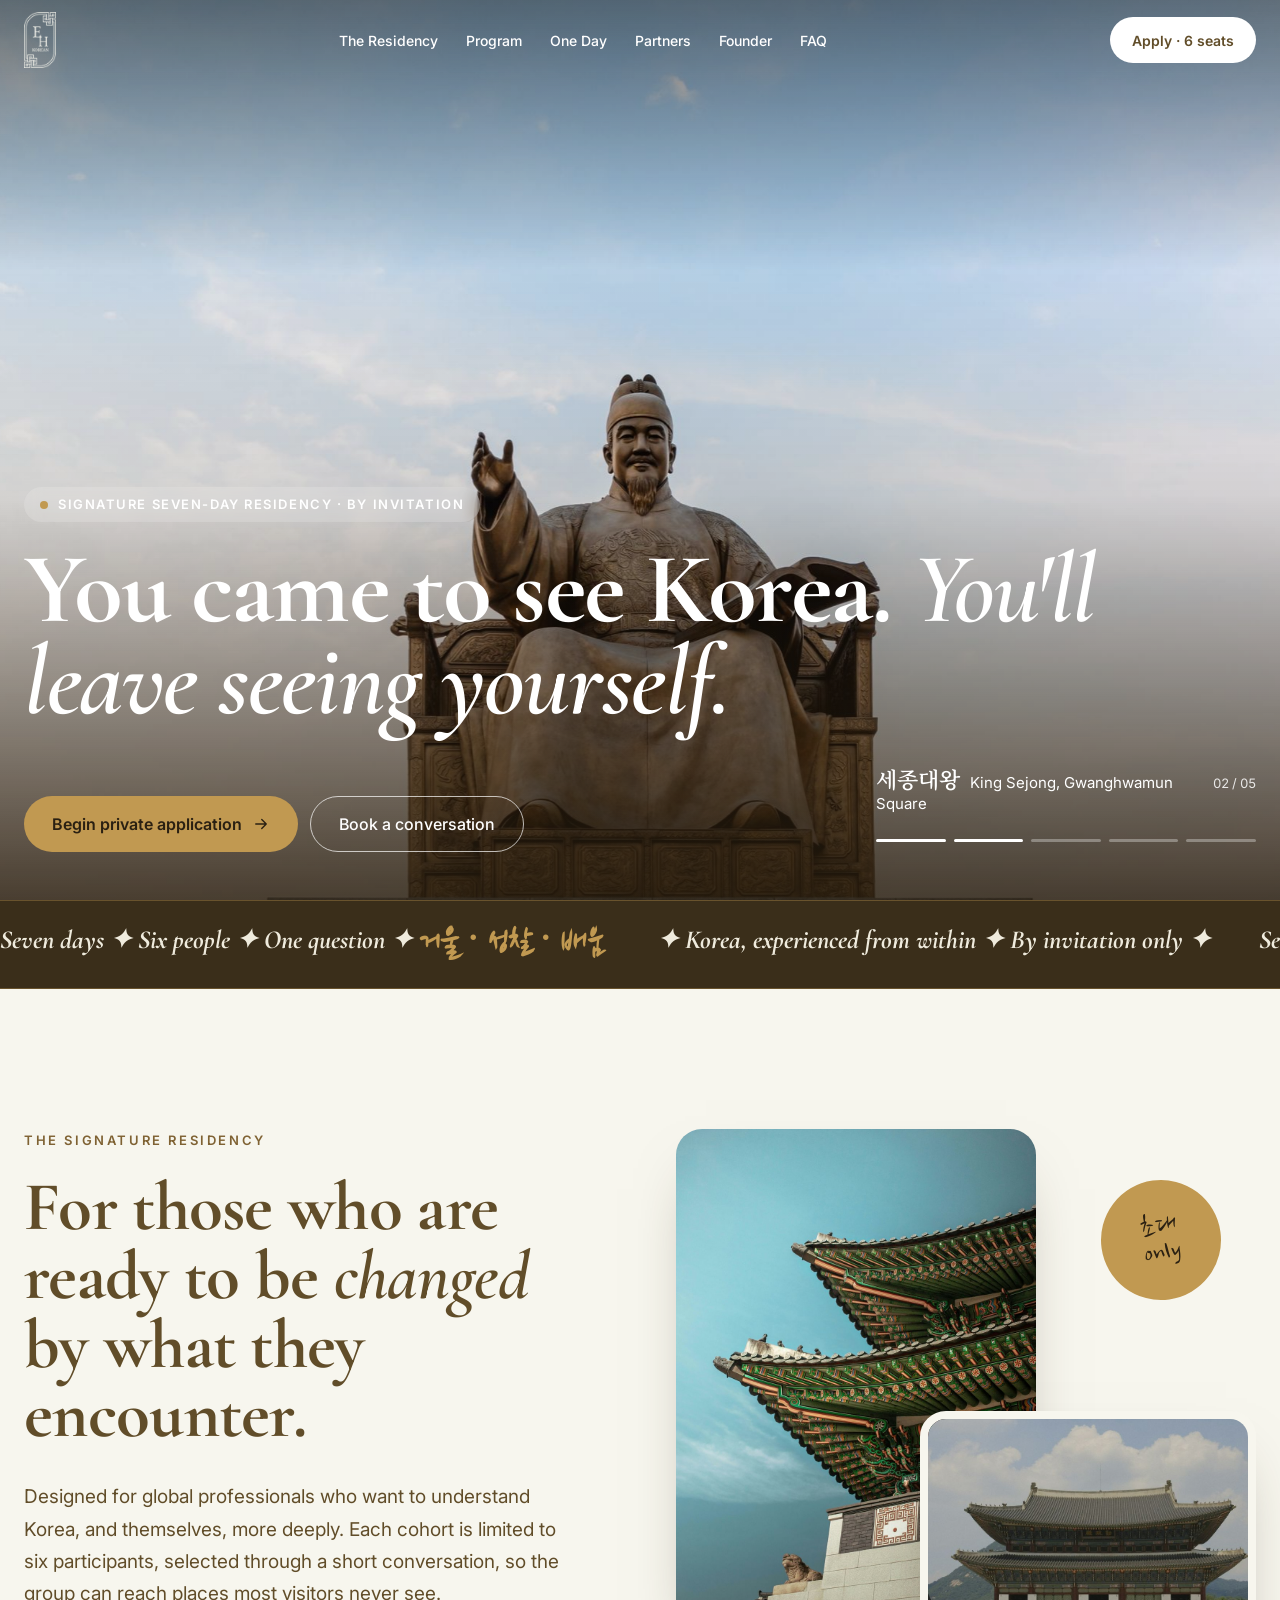
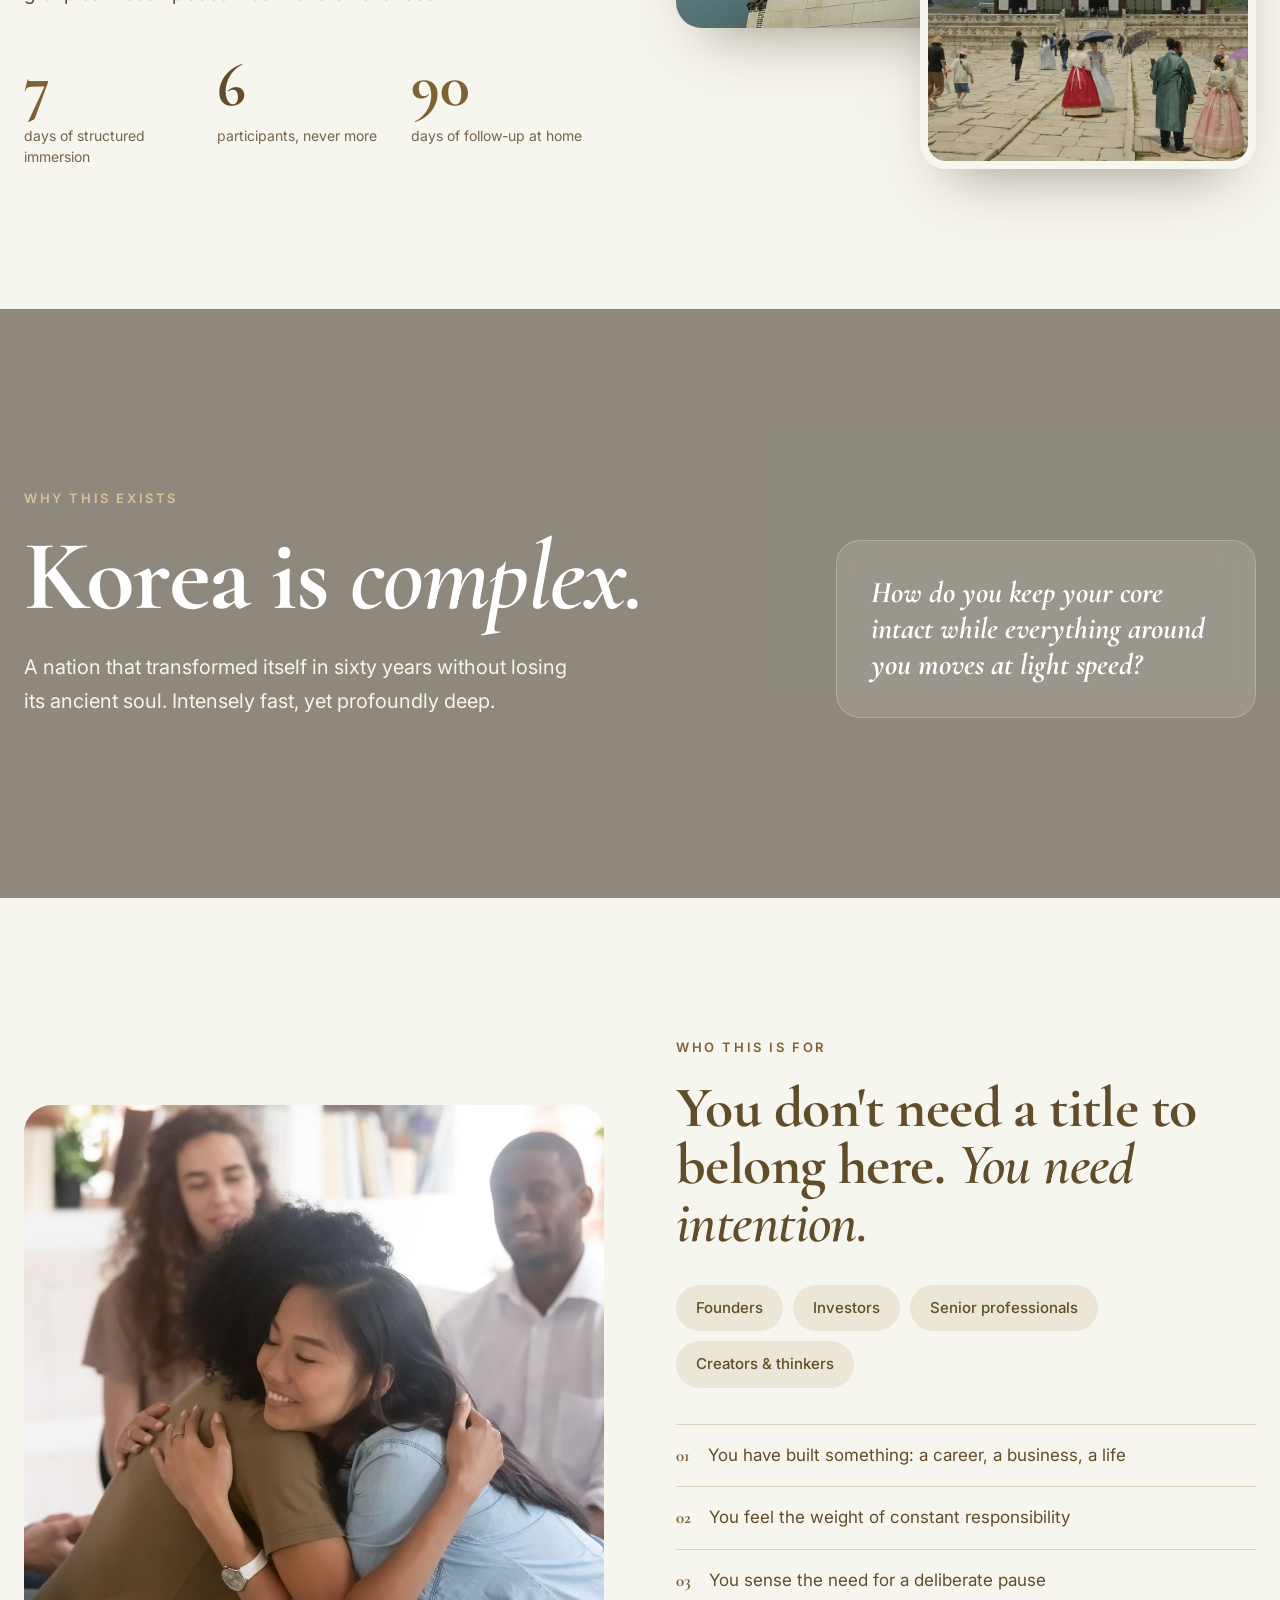
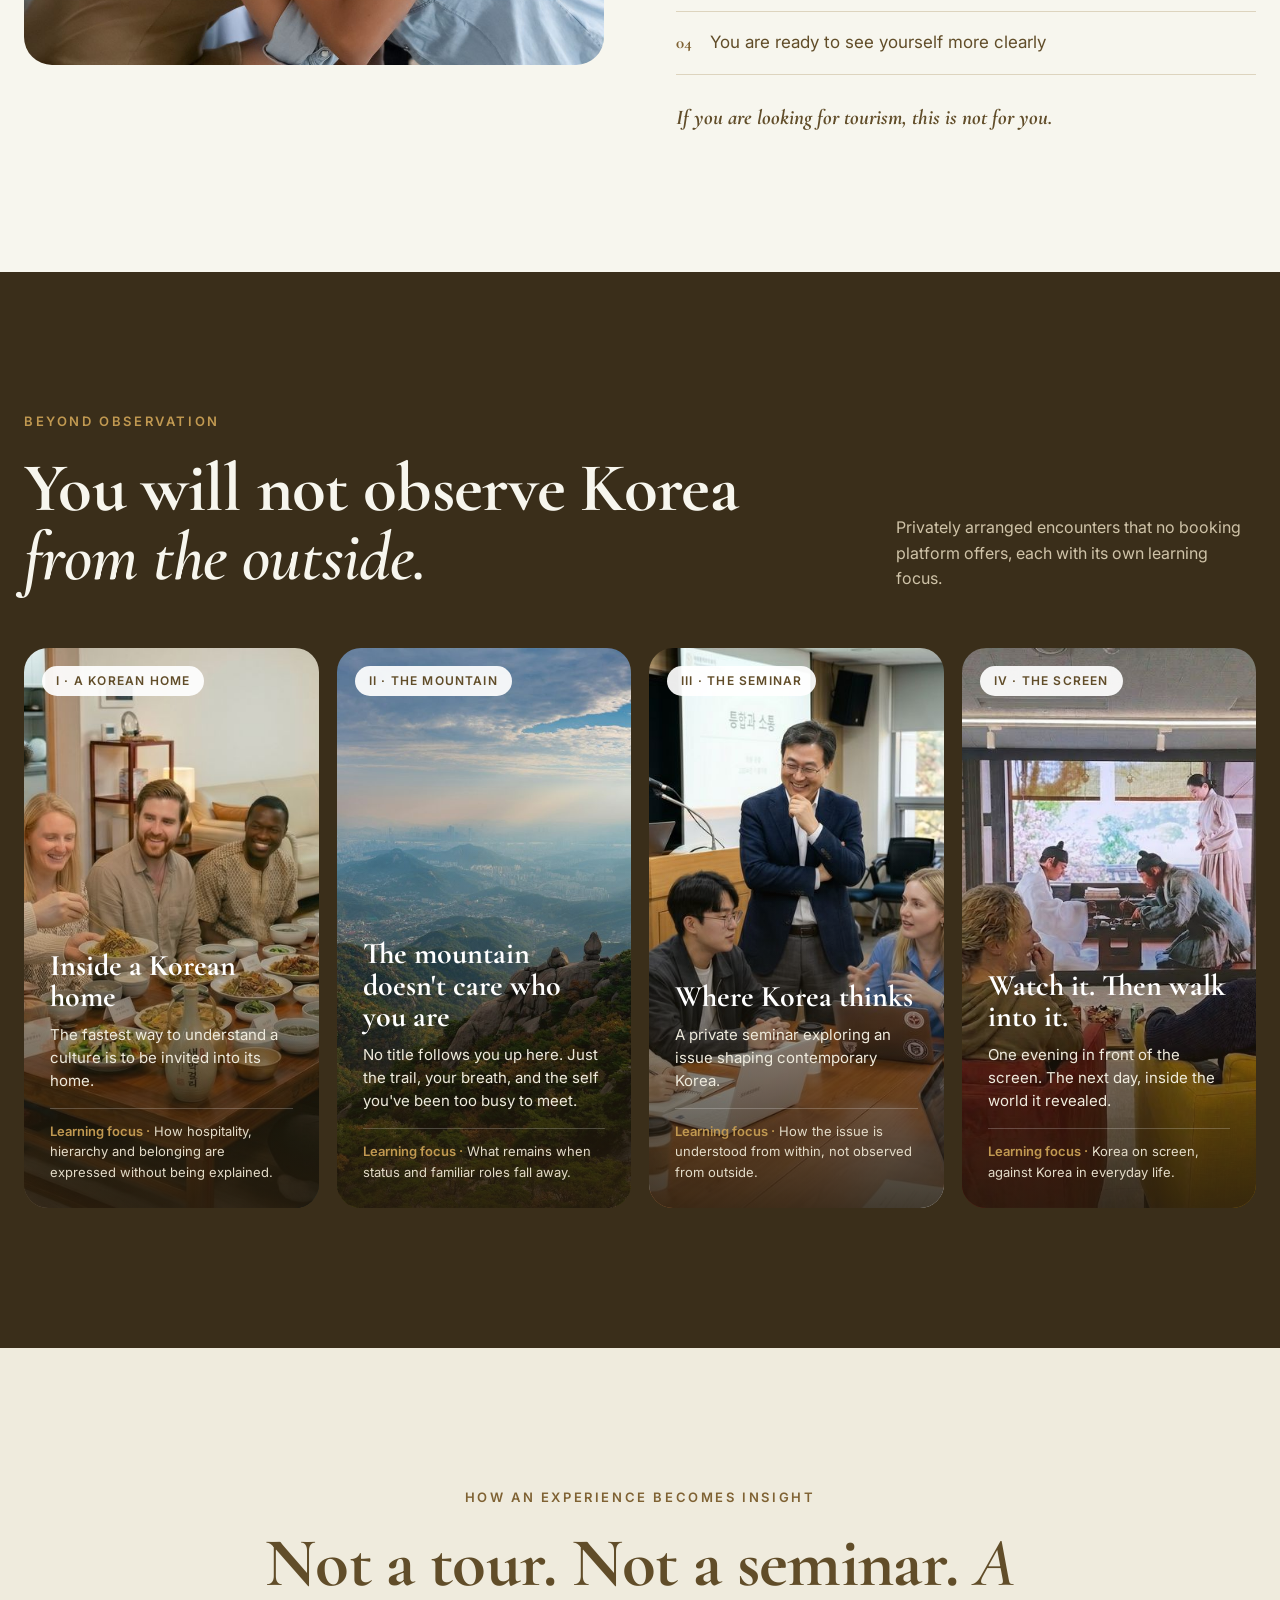
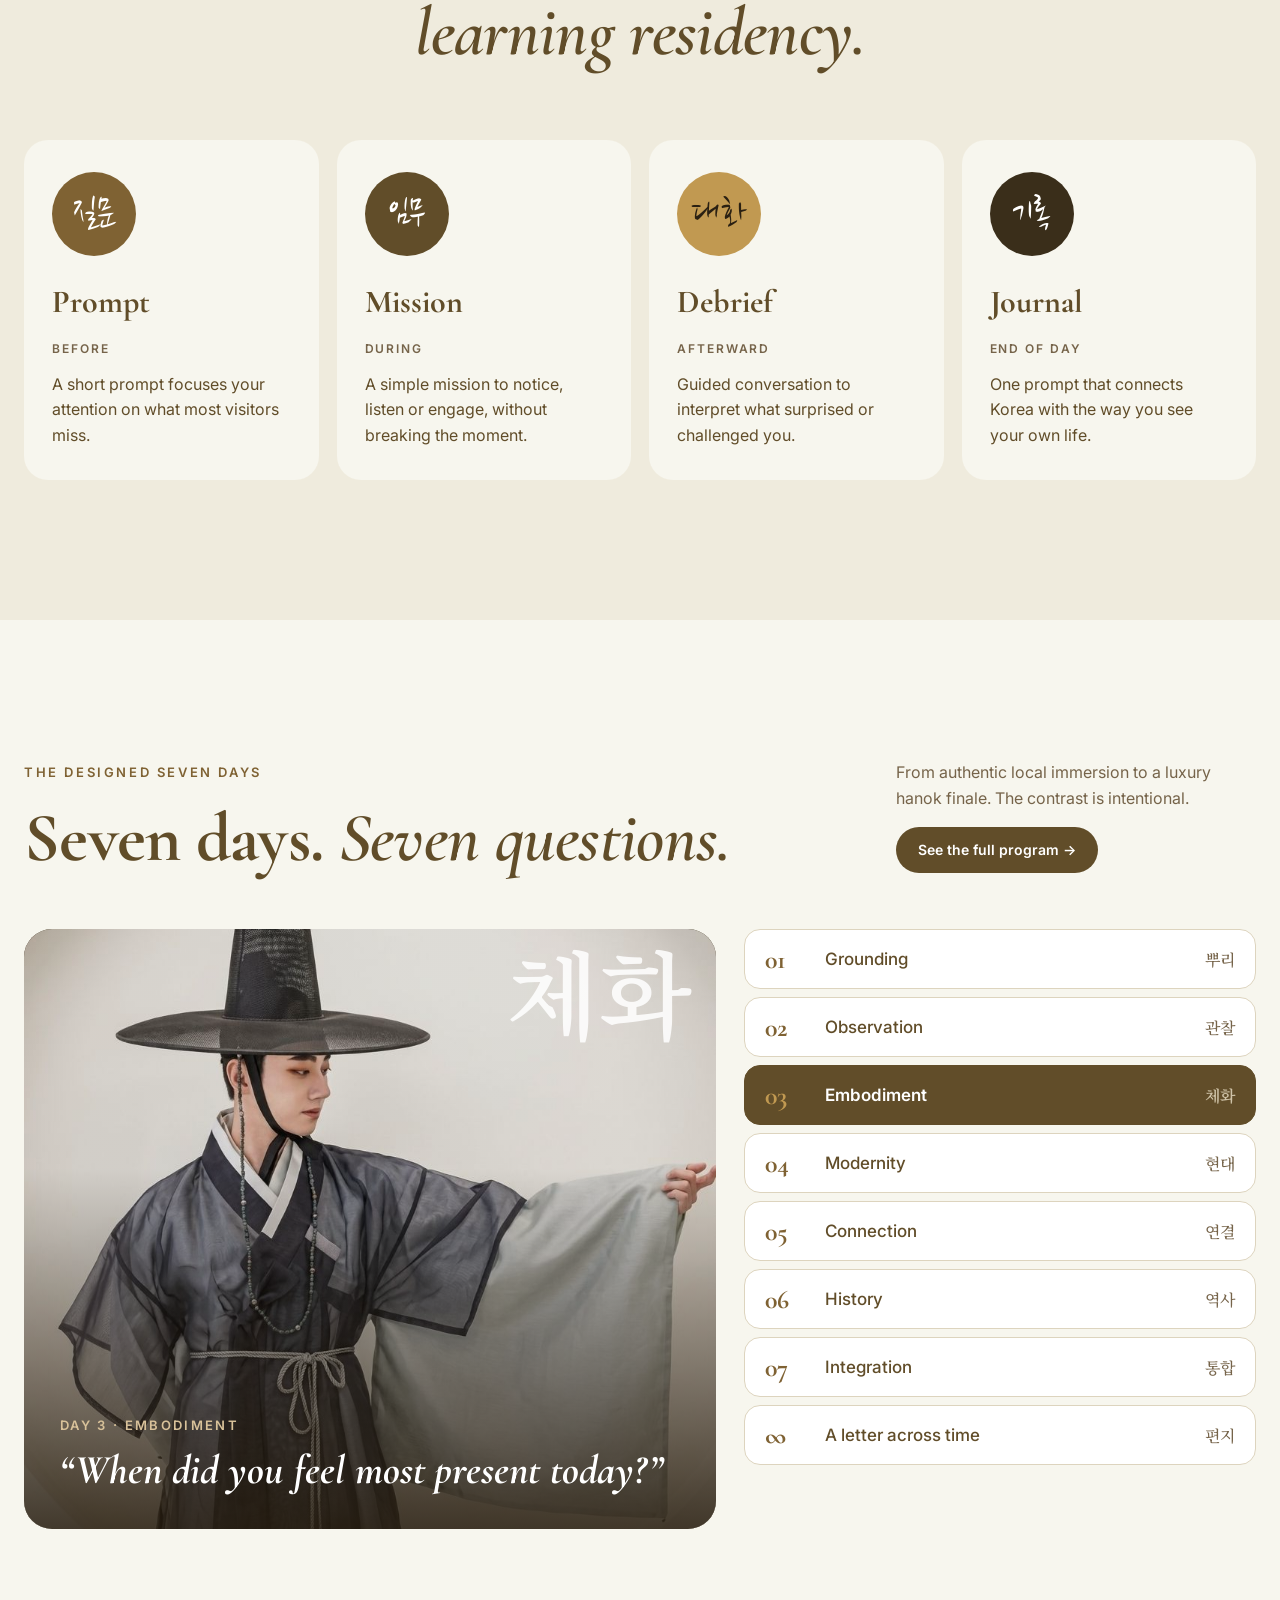
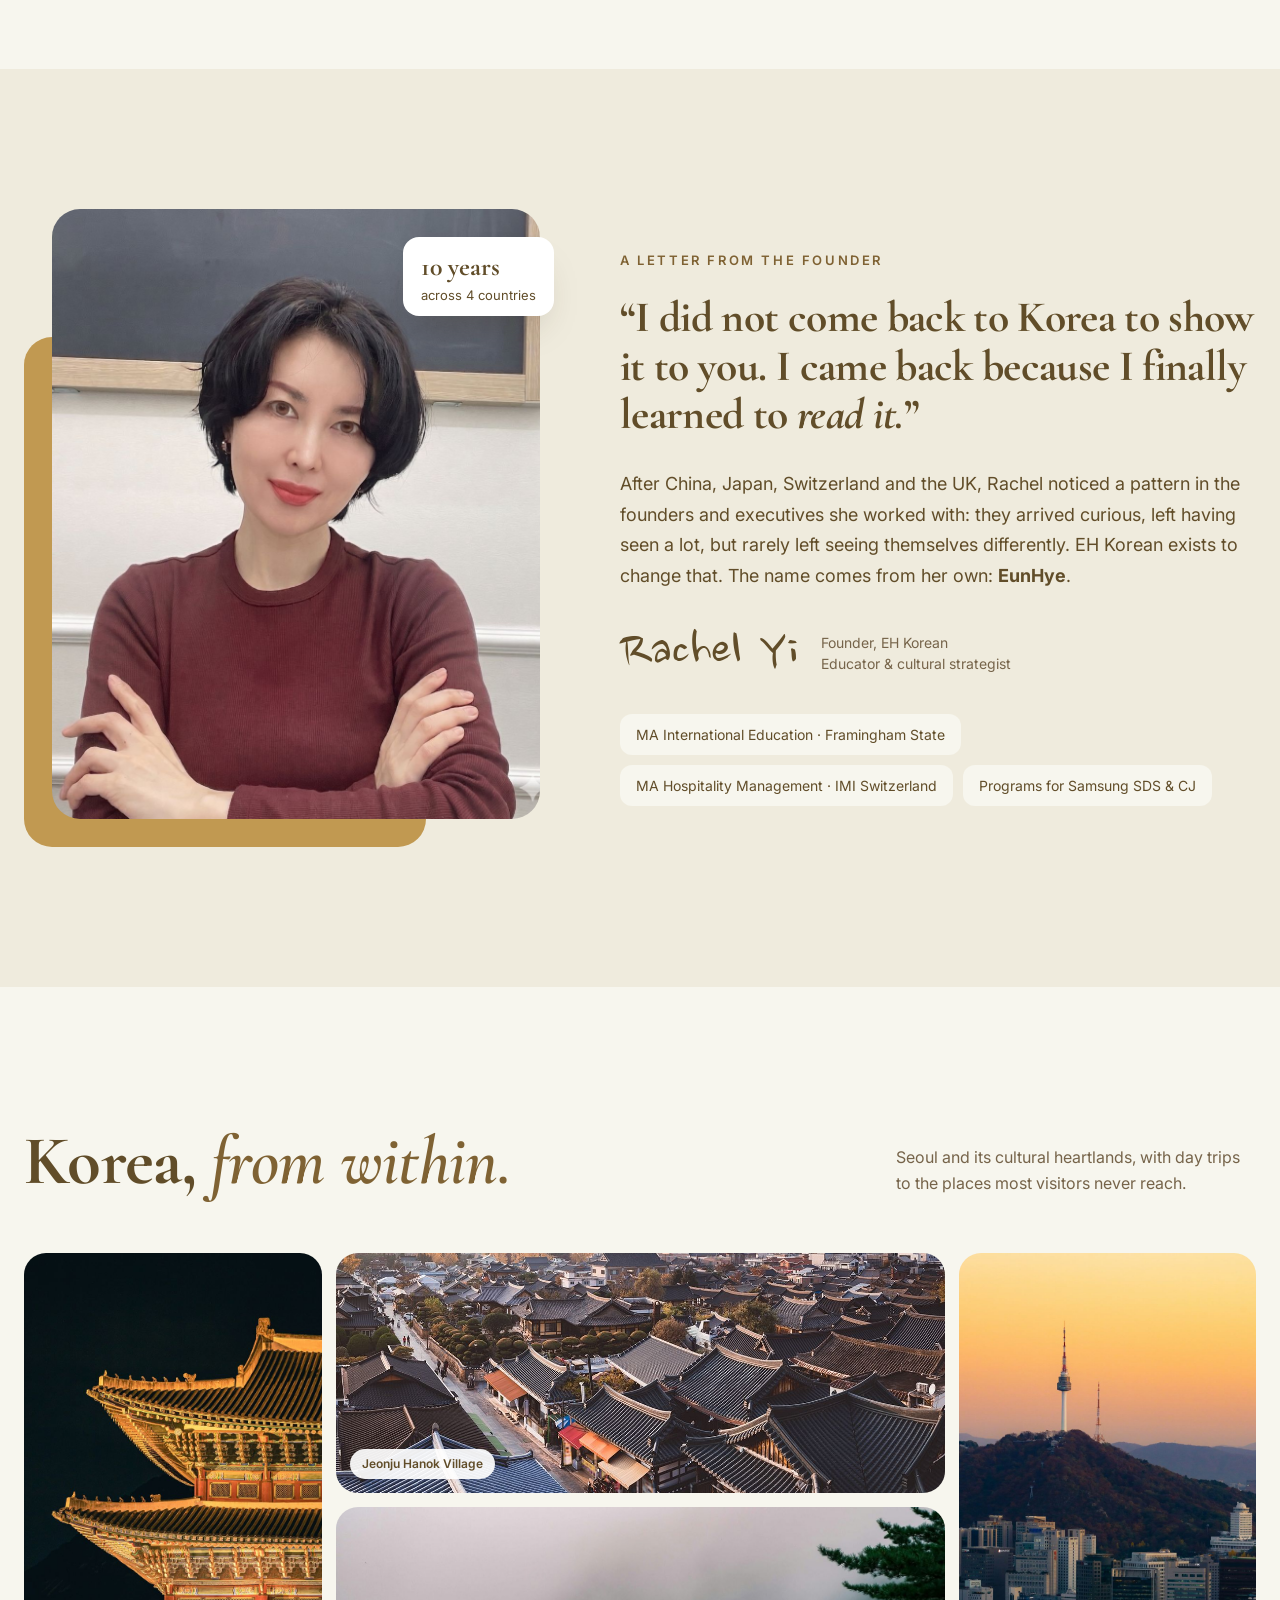
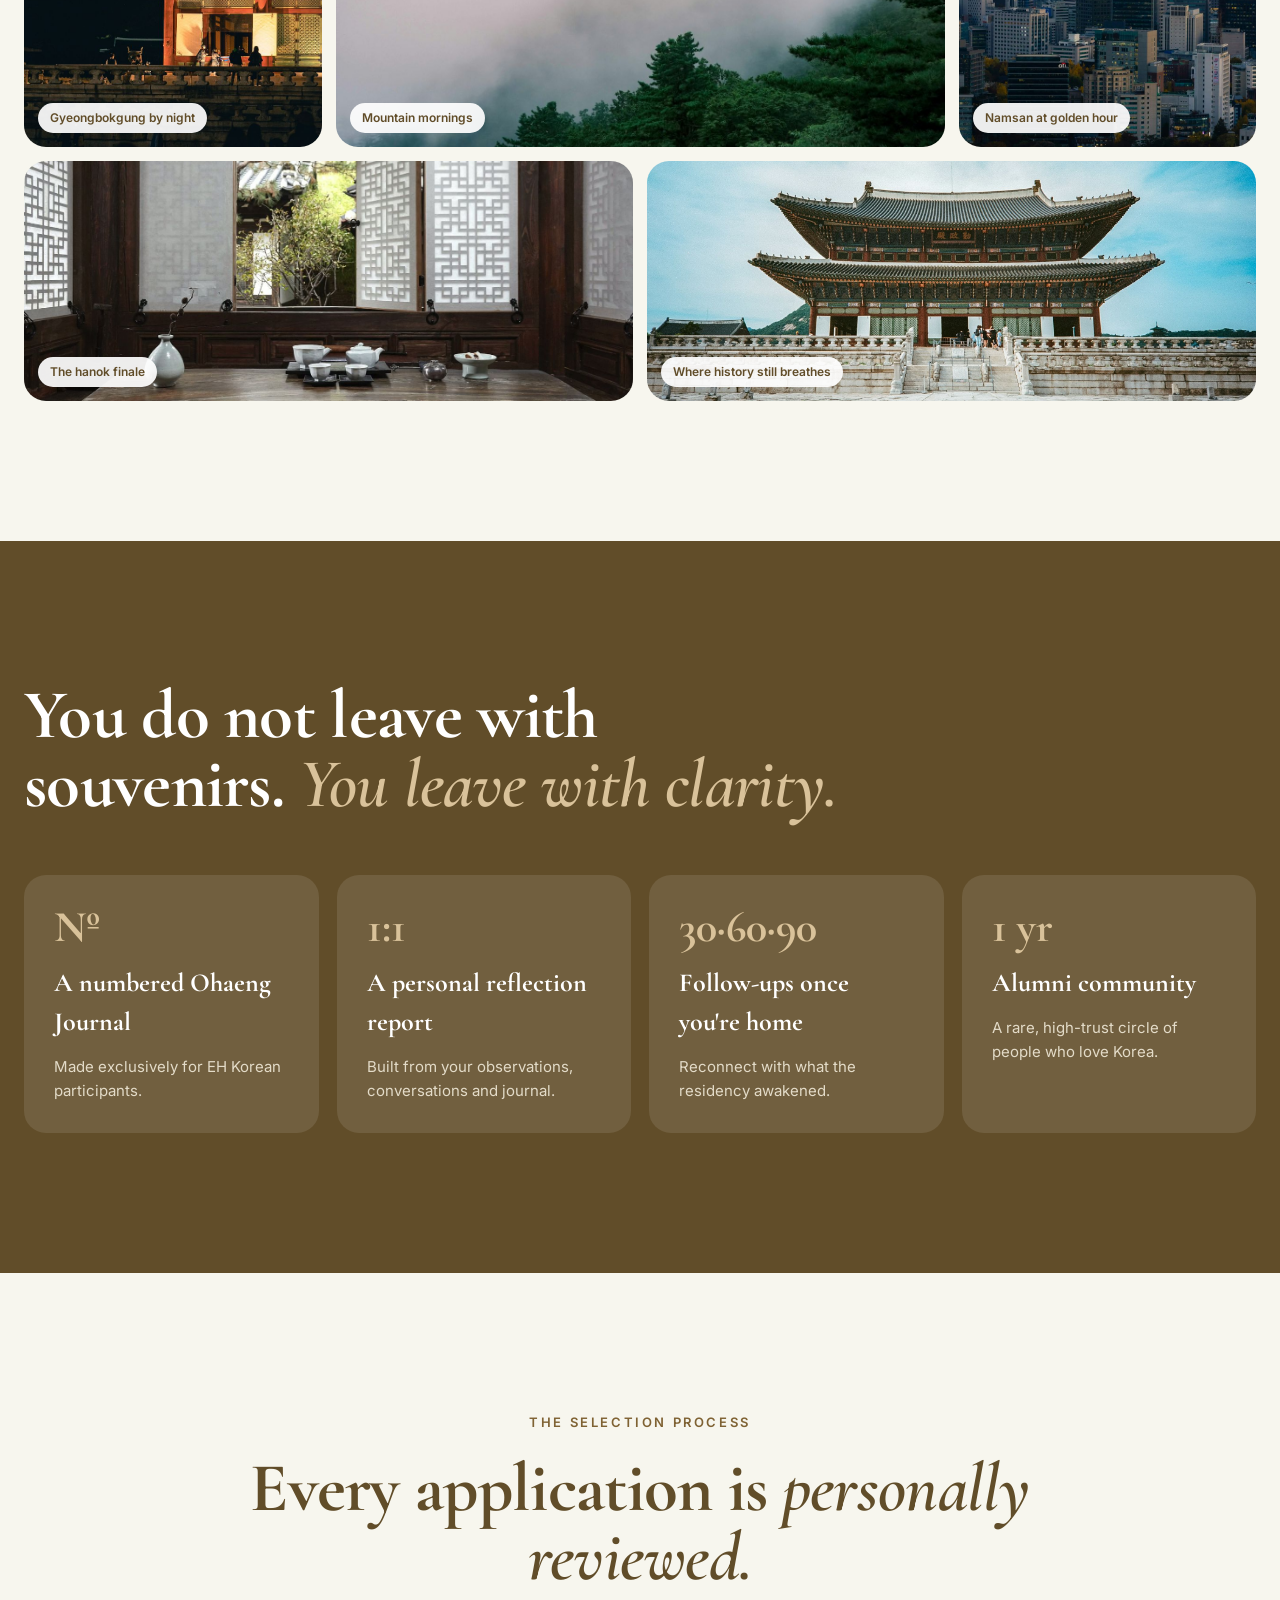
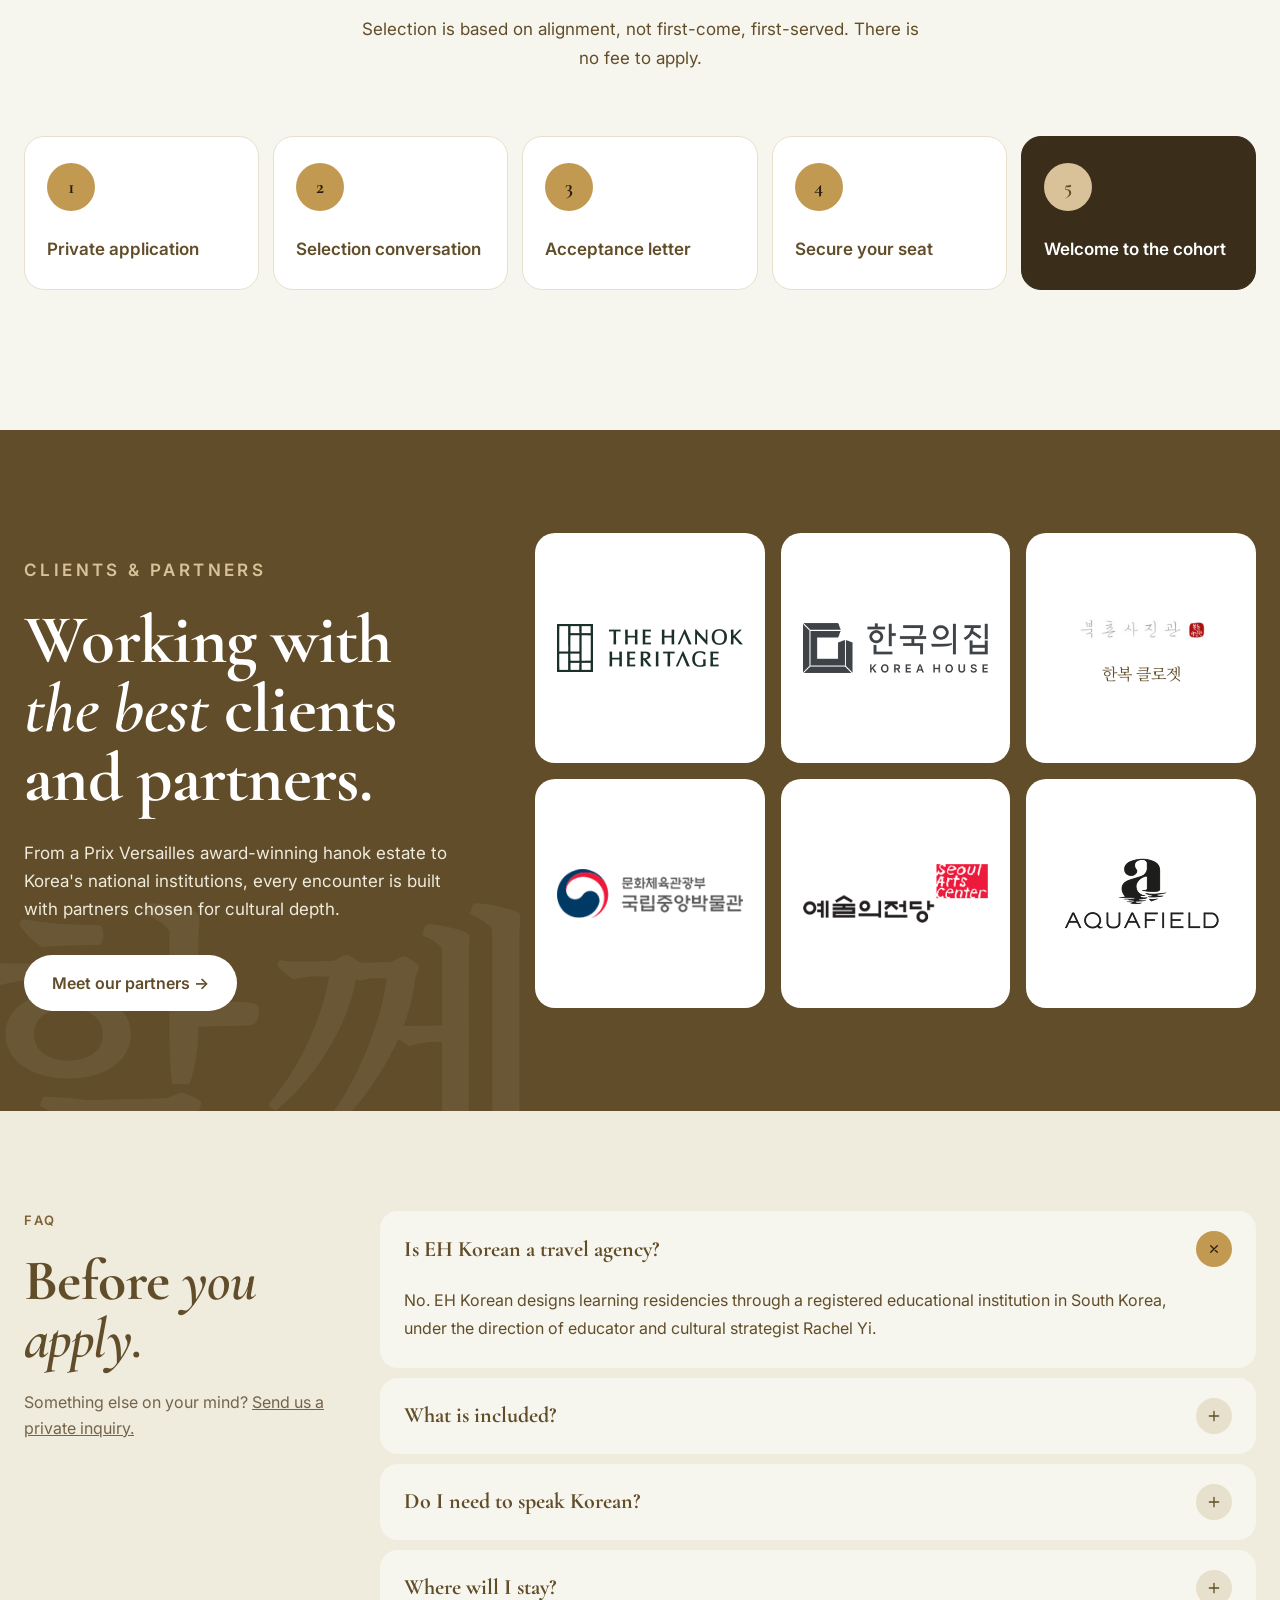
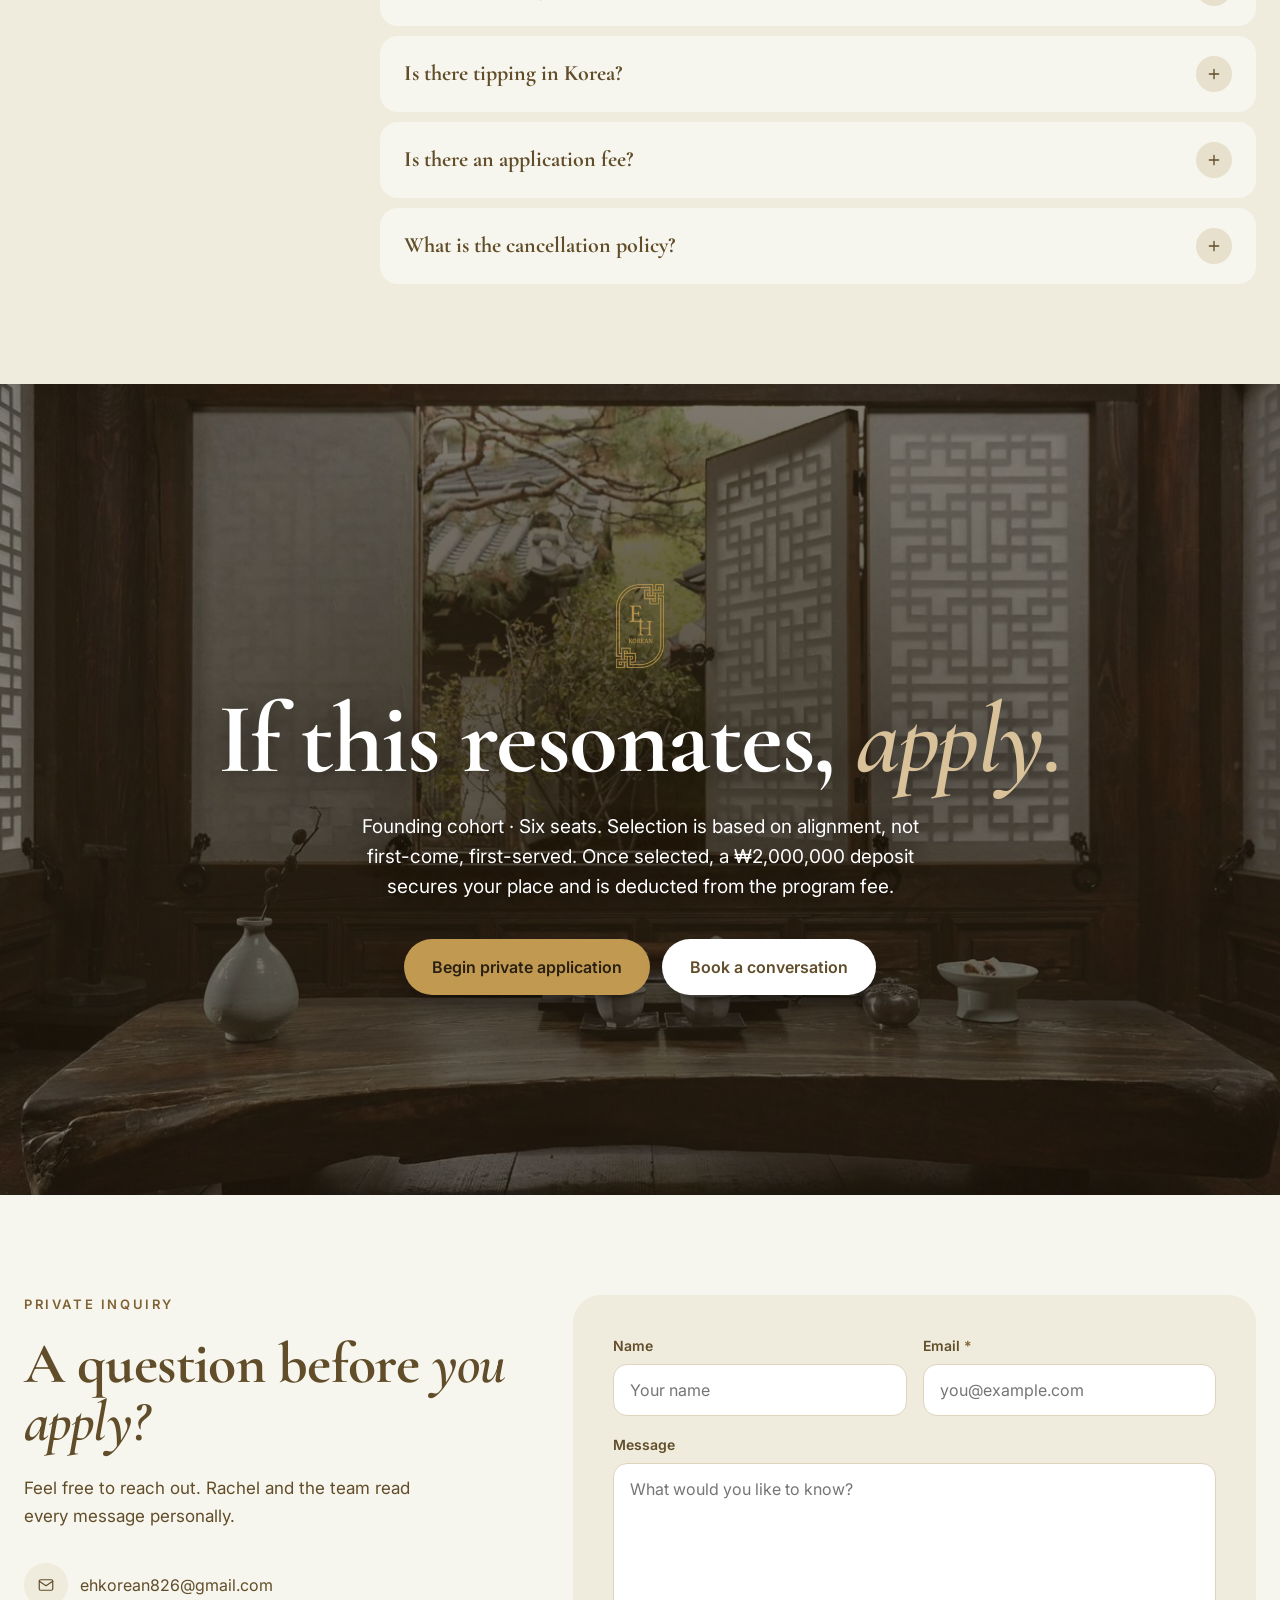
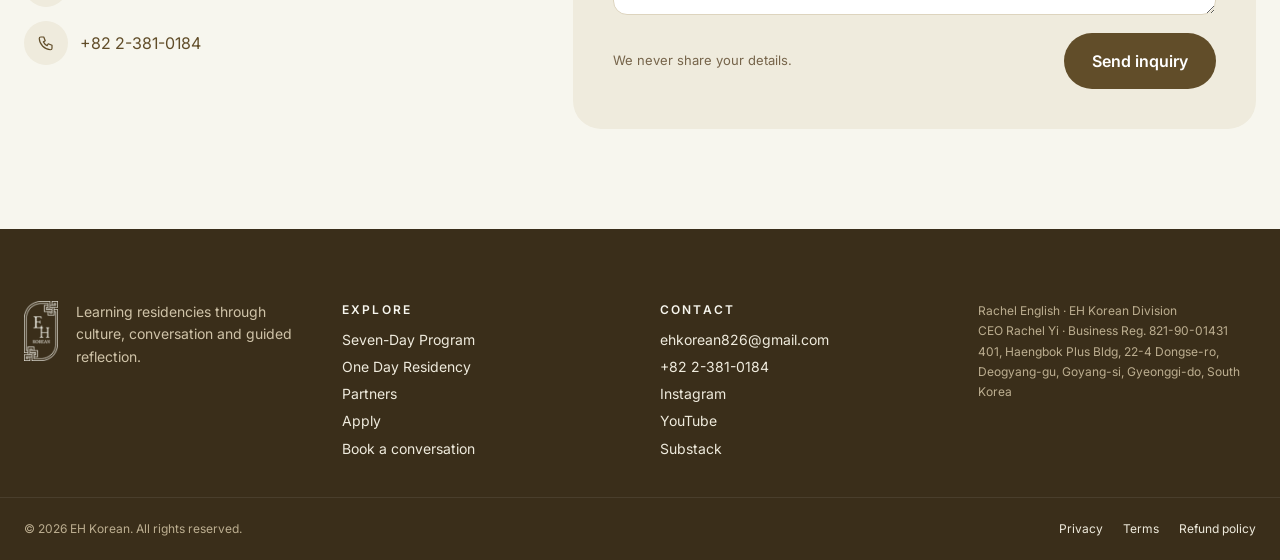
==== commit e9cc45ad: "Apply EH Korean visual identity - Palette: background #F7F6EE, accent #C19951, text #614D29   (darke" ====
--- a/index.html
+++ b/index.html
@@ -11,12 +11,12 @@
 <meta property="og:description" content="A seven-day learning residency in Korea. Six participants, by invitation.">
 <meta property="og:image" content="/images/og-image.jpg">
 <meta name="twitter:card" content="summary_large_image">
-<meta name="theme-color" content="#1B1714">
+<meta name="theme-color" content="#F7F6EE">
 <link rel="icon" type="image/png" href="/images/favicon.png">
 <link rel="apple-touch-icon" href="/images/apple-touch-icon.png">
 <link rel="preconnect" href="https://fonts.googleapis.com">
 <link rel="preconnect" href="https://fonts.gstatic.com" crossorigin>
-<link href="https://fonts.googleapis.com/css2?family=Fraunces:ital,opsz,wght@0,9..144,300..600;1,9..144,300..600&family=Inter:wght@400;500;600&family=Nanum+Brush+Script&family=Noto+Serif+KR:wght@400;600&display=swap" rel="stylesheet">
+<link href="https://fonts.googleapis.com/css2?family=Cormorant+Garamond:ital,wght@0,500;0,600;0,700;1,500;1,600;1,700&family=Inter:wght@400;500;600&family=Nanum+Brush+Script&family=Noto+Serif+KR:wght@400;600&display=swap" rel="stylesheet">
 <link rel="stylesheet" href="/assets/css/main.css">
 <link rel="stylesheet" href="/assets/css/home.css">
 </head>
@@ -97,7 +97,7 @@
       <div class="stats">
         <div><strong style="color:var(--accent)">7</strong><span>days of structured immersion</span></div>
         <div><strong style="color:var(--celadon)">6</strong><span>participants, never more</span></div>
-        <div><strong style="color:var(--gold)">90</strong><span>days of follow-up at home</span></div>
+        <div><strong style="color:var(--accent)">90</strong><span>days of follow-up at home</span></div>
       </div>
     </div>
     <div class="collage reveal">
@@ -128,10 +128,10 @@
       <p class="eyebrow">Who this is for</p>
       <h2 class="display display--md" style="margin-bottom:32px">You don't need a title to belong here. <em class="em-celadon">You need intention.</em></h2>
       <div class="tags">
-        <span style="background:#F1E4D6">Founders</span>
-        <span style="background:#DCE8E1">Investors</span>
-        <span style="background:#F3E5C8">Senior professionals</span>
-        <span style="background:#E3E3EF">Creators &amp; thinkers</span>
+        <span style="background:#ECE6D6">Founders</span>
+        <span style="background:#ECE6D6">Investors</span>
+        <span style="background:#ECE6D6">Senior professionals</span>
+        <span style="background:#ECE6D6">Creators &amp; thinkers</span>
       </div>
       <ul class="numlist">
         <li><span>01</span>You have built something: a career, a business, a life</li>
@@ -149,7 +149,7 @@
   <div class="wrap">
     <div class="section-head reveal">
       <div>
-        <p class="eyebrow" style="color:#F4A58E">Beyond observation</p>
+        <p class="eyebrow" style="color:#C19951">Beyond observation</p>
         <h2 class="display" style="max-width:820px">You will not observe Korea <em>from the outside.</em></h2>
       </div>
       <p class="section-head__aside">Privately arranged encounters that no booking platform offers, each with its own learning focus.</p>
@@ -203,10 +203,10 @@
       <h2 class="display">Not a tour. Not a seminar. <em class="em-celadon">A learning residency.</em></h2>
     </div>
     <div class="cards-4 cards-4--tight">
-      <div class="method-card reveal"><span class="method-card__seal" style="background:var(--accent)">질문</span><h3>Prompt</h3><p class="when">Before</p><p>A short prompt focuses your attention on what most visitors miss.</p></div>
-      <div class="method-card reveal"><span class="method-card__seal" style="background:var(--celadon)">임무</span><h3>Mission</h3><p class="when">During</p><p>A simple mission to notice, listen or engage, without breaking the moment.</p></div>
-      <div class="method-card reveal"><span class="method-card__seal" style="background:var(--gold)">대화</span><h3>Debrief</h3><p class="when">Afterward</p><p>Guided conversation to interpret what surprised or challenged you.</p></div>
-      <div class="method-card reveal"><span class="method-card__seal" style="background:var(--navy)">기록</span><h3>Journal</h3><p class="when">End of day</p><p>One prompt that connects Korea with the way you see your own life.</p></div>
+      <div class="method-card reveal"><span class="method-card__seal" style="background:var(--accent);color:#fff">질문</span><h3>Prompt</h3><p class="when">Before</p><p>A short prompt focuses your attention on what most visitors miss.</p></div>
+      <div class="method-card reveal"><span class="method-card__seal" style="background:var(--ink);color:#fff">임무</span><h3>Mission</h3><p class="when">During</p><p>A simple mission to notice, listen or engage, without breaking the moment.</p></div>
+      <div class="method-card reveal"><span class="method-card__seal" style="background:var(--brand-gold);color:var(--on-gold)">대화</span><h3>Debrief</h3><p class="when">Afterward</p><p>Guided conversation to interpret what surprised or challenged you.</p></div>
+      <div class="method-card reveal"><span class="method-card__seal" style="background:var(--deep);color:#fff">기록</span><h3>Journal</h3><p class="when">End of day</p><p>One prompt that connects Korea with the way you see your own life.</p></div>
     </div>
   </div>
 </section>
@@ -317,7 +317,7 @@
   <span class="partners-band__kr" aria-hidden="true">함께</span>
   <div class="wrap">
     <div class="partners-band__text reveal">
-      <p class="eyebrow" style="color:#F4E2BE">Clients &amp; partners</p>
+      <p class="eyebrow" style="color:#D9C29A">Clients &amp; partners</p>
       <h2 class="display">Working with <em>the best</em> clients and partners.</h2>
       <p>From a Prix Versailles award-winning hanok estate to Korea's national institutions, every encounter is built with partners chosen for cultural depth.</p>
       <a class="btn btn--white" href="/partners" style="margin-top:32px">Meet our partners →</a>
@@ -377,7 +377,7 @@
 <!-- FINAL CTA -->
 <section class="final-cta" id="apply">
   <div class="final-cta__inner">
-    <img src="/images/logo-light.png" alt="" loading="lazy">
+    <img src="/images/logo-gold.png" alt="" loading="lazy">
     <h2 class="display display--xl">If this resonates, <em class="em-peach">apply.</em></h2>
     <p>Founding cohort · Six seats. Selection is based on alignment, not first-come, first-served. Once selected, a ₩2,000,000 deposit secures your place and is deducted from the program fee.</p>
     <div class="btn-row" style="justify-content:center;margin-top:10px">
--- a/assets/css/main.css
+++ b/assets/css/main.css
@@ -3,23 +3,27 @@
    ========================================================= */
 
 :root {
-  --bg: #FBF7F0;
-  --bg-2: #F3EADC;
+  --bg: #F7F6EE;
+  --bg-2: #EFEBDD;
   --surface: #FFFFFF;
-  --ink: #1B1714;
-  --body: #4E463F;
-  --muted: #6B6259;
-  --line: #E2D7C7;
-  --line-soft: #EADFCF;
-  --accent: #C8432B;
-  --accent-dark: #A93520;
-  --celadon: #2F6B5A;
-  --gold: #B7862E;
-  --navy: #2B3A5C;
-  --olive: #8B7444;
-  --peach: #F4C9A0;
-
-  --font-display: "Fraunces", Georgia, serif;
+  --ink: #614D29;
+  --body: #614D29;
+  --muted: #76644A;
+  --line: #DDD4BE;
+  --line-soft: #E7E0CC;
+  /* Brand: background #F7F6EE · accent #C19951 · text #614D29 · Cormorant Garamond Bold */
+  --brand-gold: #C19951;     /* fills, lines, large text on dark backgrounds */
+  --brand-gold-hover: #D0AC6A;
+  --accent: #7F6233;         /* gold tone dark enough for small text on cream (WCAG AA) */
+  --deep: #3A2E1A;           /* darkest brown for dark sections and footer */
+  --on-gold: #2A2012;        /* text placed on gold */
+  --celadon: #614D29;
+  --gold: #7F6233;
+  --navy: #3A2E1A;
+  --olive: #614D29;
+  --peach: #D9C29A;
+
+  --font-display: "Cormorant Garamond", "Cormorant", Georgia, serif;
   --font-body: "Inter", system-ui, -apple-system, sans-serif;
   --font-brush: "Nanum Brush Script", cursive;
   --font-kr: "Noto Serif KR", serif;
@@ -65,7 +69,7 @@
 
 .bg-cream { background: var(--bg); }
 .bg-sand { background: var(--bg-2); }
-.bg-ink { background: var(--ink); color: #FBF7F0; }
+.bg-ink { background: var(--deep); color: #F7F6EE; }
 .bg-celadon { background: var(--celadon); color: #fff; }
 .bg-olive { background: var(--olive); color: #fff; }
 
@@ -77,16 +81,16 @@
 }
 .eyebrow--light { color: var(--peach); }
 .display {
-  font-family: var(--font-display); font-weight: 400;
-  font-size: clamp(42px, 5vw, 78px); line-height: 1.02; letter-spacing: -.02em;
-}
-.display--xl { font-size: clamp(52px, 7.4vw, 124px); line-height: .95; letter-spacing: -.025em; }
-.display--md { font-size: clamp(36px, 4.2vw, 64px); }
-.display em { font-style: italic; }
+  font-family: var(--font-display); font-weight: 700;
+  font-size: clamp(44px, 5.4vw, 84px); line-height: 1; letter-spacing: -.01em;
+}
+.display--xl { font-size: clamp(54px, 7.8vw, 132px); line-height: .92; letter-spacing: -.015em; }
+.display--md { font-size: clamp(38px, 4.5vw, 68px); }
+.display em { font-style: italic; font-weight: 600; }
 .em-celadon { color: var(--celadon); }
 .em-accent { color: var(--accent); }
-.em-peach { color: #F7CFA6; }
-.em-gold { color: #F4D6A6; }
+.em-peach { color: #D9C29A; }
+.em-gold { color: #D9C29A; }
 .lead { font-size: 19px; line-height: 1.7; color: var(--body); }
 .muted { color: var(--muted); }
 .kr { font-family: var(--font-kr); }
@@ -97,7 +101,7 @@
   gap: 24px; margin-bottom: 56px;
 }
 .section-head__aside { max-width: 360px; font-size: 16px; line-height: 1.6; color: var(--muted); }
-.bg-ink .section-head__aside { color: #BDB3A7; }
+.bg-ink .section-head__aside { color: #CFC3A8; }
 .center { text-align: center; }
 .center-block { max-width: 860px; margin: 0 auto 72px; text-align: center; }
 
@@ -110,17 +114,17 @@
 }
 .btn:hover { transform: translateY(-2px); }
 .btn--sm { min-height: 46px; padding: 0 22px; font-size: 14px; }
-.btn--accent { background: var(--accent); color: #fff; }
-.btn--accent:hover { background: var(--accent-dark); color: #fff; }
+.btn--accent { background: var(--brand-gold); color: var(--on-gold); }
+.btn--accent:hover { background: var(--brand-gold-hover); color: var(--on-gold); }
 .btn--ink { background: var(--ink); color: #fff; }
-.btn--ink:hover { color: #fff; background: #000; }
+.btn--ink:hover { color: #fff; background: var(--deep); }
 .btn--white { background: #fff; color: var(--ink); }
 .btn--white:hover { color: var(--ink); }
 .btn--ghost-light { border: 1.5px solid rgba(255,255,255,.7); color: #fff; background: transparent; font-weight: 500; }
 .btn--ghost-light:hover { color: #fff; background: rgba(255,255,255,.12); }
 .btn--ghost { border: 1px solid var(--line); background: #fff; color: var(--ink); font-weight: 500; }
 .btn--ghost:hover { color: var(--ink); border-color: var(--ink); }
-.btn:disabled { background: #B9AC9A; cursor: not-allowed; transform: none; }
+.btn:disabled { background: #BCAE90; cursor: not-allowed; transform: none; }
 .btn-row { display: flex; flex-wrap: wrap; gap: 12px; }
 
 .pill {
@@ -129,7 +133,7 @@
   background: rgba(255,255,255,.16); backdrop-filter: blur(8px); -webkit-backdrop-filter: blur(8px);
   font-size: 13px; font-weight: 600; letter-spacing: .12em; text-transform: uppercase; color: #fff;
 }
-.pill__dot { width: 8px; height: 8px; border-radius: 50%; background: var(--accent); }
+.pill__dot { width: 8px; height: 8px; border-radius: 50%; background: var(--brand-gold); }
 
 /* ---------- Header ---------- */
 .site-header {
@@ -143,7 +147,7 @@
   max-width: var(--wrap); margin: 0 auto; padding: 12px var(--gutter);
   display: flex; align-items: center; justify-content: space-between; gap: 24px;
 }
-.site-header__logo img { height: 52px; width: auto; }
+.site-header__logo img { height: 46px; width: auto; }
 .site-header__logo .logo-light { display: none; }
 .site-nav { display: flex; align-items: center; gap: 28px; font-size: 14px; font-weight: 500; }
 .site-nav a { text-decoration: none; }
@@ -160,7 +164,7 @@
   background: transparent; border-bottom-color: transparent; color: #fff;
   backdrop-filter: none; -webkit-backdrop-filter: none;
 }
-.site-header--overlay .site-header__logo img { height: 64px; }
+.site-header--overlay .site-header__logo img { height: 56px; }
 .site-header--overlay .logo-dark { display: none; }
 .site-header--overlay .logo-light { display: block; }
 .site-header--overlay .site-nav a { color: #fff; }
@@ -170,11 +174,11 @@
   background: rgba(251,247,240,.94); border-bottom-color: var(--line-soft); color: var(--ink);
   backdrop-filter: blur(12px); -webkit-backdrop-filter: blur(12px);
 }
-.site-header--overlay.is-scrolled .site-header__logo img { height: 52px; }
+.site-header--overlay.is-scrolled .site-header__logo img { height: 46px; }
 .site-header--overlay.is-scrolled .logo-dark { display: block; }
 .site-header--overlay.is-scrolled .logo-light { display: none; }
 .site-header--overlay.is-scrolled .site-nav a { color: var(--ink); }
-.site-header--overlay.is-scrolled .site-header__cta { background: var(--accent); color: #fff; }
+.site-header--overlay.is-scrolled .site-header__cta { background: var(--brand-gold); color: var(--on-gold); }
 
 @media (max-width: 960px) {
   .nav-toggle { display: inline-flex; }
@@ -194,22 +198,22 @@
 }
 
 /* ---------- Footer ---------- */
-.site-footer { background: var(--ink); color: #BDB3A7; }
+.site-footer { background: var(--deep); color: #CFC3A8; }
 .site-footer__grid {
   padding-top: 72px; padding-bottom: 36px;
   display: grid; grid-template-columns: repeat(auto-fit, minmax(220px, 1fr)); gap: 40px;
 }
 .site-footer__brand { display: flex; gap: 18px; align-items: flex-start; font-size: 14px; line-height: 1.6; }
-.site-footer__brand img { height: 72px; width: auto; flex: none; }
-.site-footer h3 { margin-bottom: 8px; font-size: 12px; font-weight: 600; letter-spacing: .18em; text-transform: uppercase; color: #FBF7F0; font-family: var(--font-body); }
+.site-footer__brand img { height: 60px; width: auto; flex: none; }
+.site-footer h3 { margin-bottom: 8px; font-size: 12px; font-weight: 600; letter-spacing: .18em; text-transform: uppercase; color: #F7F6EE; font-family: var(--font-body); }
 .site-footer ul { list-style: none; padding: 0; display: flex; flex-direction: column; gap: 2px; font-size: 14px; line-height: 1.8; }
-.site-footer a { color: #E9E2D8; text-decoration: none; }
+.site-footer a { color: #EFEBDD; text-decoration: none; }
 .site-footer a:hover { color: var(--peach); }
-.site-footer__legal { font-size: 12px; line-height: 1.7; color: #A39A8F; }
+.site-footer__legal { font-size: 12px; line-height: 1.7; color: #BCAE90; }
 .site-footer__bottom {
   border-top: 1px solid rgba(255,255,255,.08);
   padding-top: 22px; padding-bottom: 22px;
-  display: flex; flex-wrap: wrap; justify-content: space-between; gap: 12px; font-size: 12px; color: #A39A8F;
+  display: flex; flex-wrap: wrap; justify-content: space-between; gap: 12px; font-size: 12px; color: #BCAE90;
 }
 .site-footer__bottom nav { display: flex; gap: 20px; }
 
@@ -220,7 +224,7 @@
 .zoom:hover img { transform: scale(1.06); }
 .shade-bottom::after {
   content: ""; position: absolute; inset: 0; pointer-events: none;
-  background: linear-gradient(180deg, rgba(15,12,10,0) 35%, rgba(15,12,10,.86) 100%);
+  background: linear-gradient(180deg, rgba(38,28,14,0) 35%, rgba(38,28,14,.86) 100%);
 }
 
 /* ---------- Animations ---------- */
@@ -259,18 +263,18 @@
   text-align: center; gap: 14px; min-height: 360px;
 }
 .success__icon {
-  width: 76px; height: 76px; border-radius: 50%; background: var(--celadon); color: #fff;
+  width: 76px; height: 76px; border-radius: 50%; background: var(--brand-gold); color: var(--on-gold);
   display: flex; align-items: center; justify-content: center;
 }
-.success h2 { font-family: var(--font-display); font-weight: 400; font-size: 40px; }
+.success h2 { font-family: var(--font-display); font-weight: 700; font-size: 44px; }
 [hidden] { display: none !important; }
 
 /* ---------- Page hero (inner pages) ---------- */
 .page-hero { position: relative; overflow: hidden; color: #fff; height: 560px; }
 .page-hero > img { position: absolute; inset: 0; }
-.page-hero::after { content: ""; position: absolute; inset: 0; background: linear-gradient(180deg, rgba(15,12,10,.25) 0%, rgba(15,12,10,.78) 100%); }
+.page-hero::after { content: ""; position: absolute; inset: 0; background: linear-gradient(180deg, rgba(38,28,14,.25) 0%, rgba(38,28,14,.78) 100%); }
 .page-hero__content { position: absolute; left: 0; right: 0; bottom: 0; z-index: 1; padding-bottom: 56px; }
-.page-hero__content p:not(.eyebrow) { margin-top: 22px; font-size: 18px; line-height: 1.6; max-width: 620px; color: #F1ECE4; }
+.page-hero__content p:not(.eyebrow) { margin-top: 22px; font-size: 18px; line-height: 1.6; max-width: 620px; color: #F7F6EE; }
 
 /* ---------- CTA banner ---------- */
 .cta-banner {
--- a/assets/css/home.css
+++ b/assets/css/home.css
@@ -6,11 +6,11 @@
 .hero__slide.is-on img { animation: ken 9s ease-out forwards; }
 .hero::after {
   content: ""; position: absolute; inset: 0; pointer-events: none;
-  background: linear-gradient(180deg, rgba(15,12,10,.55) 0%, rgba(15,12,10,.05) 30%, rgba(15,12,10,.15) 55%, rgba(15,12,10,.84) 100%);
+  background: linear-gradient(180deg, rgba(38,28,14,.55) 0%, rgba(38,28,14,.05) 30%, rgba(38,28,14,.15) 55%, rgba(38,28,14,.84) 100%);
 }
 .hero__content { position: absolute; left: 0; right: 0; bottom: 0; z-index: 2; padding-bottom: 48px; }
 .hero h1 { max-width: 1080px; }
-.hero h1 em { font-weight: 300; }
+.hero h1 em { font-weight: 600; }
 .hero__bottom { margin-top: 36px; display: flex; flex-wrap: wrap; align-items: flex-end; justify-content: space-between; gap: 32px; }
 .hero__caption-wrap { min-width: 260px; flex: 0 1 380px; }
 .hero__caption { display: flex; align-items: baseline; justify-content: space-between; gap: 16px; margin-bottom: 14px; font-size: 15px; line-height: 1.35; }
@@ -28,8 +28,9 @@
 }
 
 /* ---------- Marquee ---------- */
-.marquee { background: var(--accent); color: #fff; overflow: hidden; padding: 18px 0; }
-.marquee__track { display: flex; width: max-content; animation: marquee 38s linear infinite; font-family: var(--font-display); font-size: 26px; font-style: italic; white-space: nowrap; }
+.marquee { background: var(--deep); color: #EFEBDD; overflow: hidden; padding: 18px 0; border-top: 1px solid rgba(193,153,81,.35); border-bottom: 1px solid rgba(193,153,81,.35); }
+.marquee__track .brush { color: var(--brand-gold); }
+.marquee__track { display: flex; width: max-content; animation: marquee 38s linear infinite; font-family: var(--font-display); font-weight: 700; font-size: 26px; font-style: italic; white-space: nowrap; }
 .marquee__track span { padding-right: 48px; }
 .marquee__track .brush { font-style: normal; font-size: 34px; }
 
@@ -37,29 +38,29 @@
 .split { display: flex; flex-wrap: wrap; gap: 72px; align-items: center; }
 .split > * { flex: 1 1 440px; min-width: 0; }
 .stats { margin-top: 44px; display: grid; grid-template-columns: repeat(3, minmax(0, 1fr)); gap: 20px; max-width: 560px; }
-.stats strong { display: block; font-family: var(--font-display); font-weight: 400; font-size: 62px; line-height: 1; }
+.stats strong { display: block; font-family: var(--font-display); font-weight: 700; font-size: 62px; line-height: 1; }
 .stats span { display: block; margin-top: 8px; font-size: 14px; color: var(--muted); }
 .collage { position: relative; height: 640px; }
-.collage__a { position: absolute; left: 0; top: 0; width: 62%; height: 78%; border-radius: 26px; box-shadow: 0 30px 60px -30px rgba(27,23,20,.5); }
-.collage__b { position: absolute; right: 0; bottom: 0; width: 58%; height: 56%; border-radius: 26px; border: 8px solid var(--bg); box-shadow: 0 30px 60px -30px rgba(27,23,20,.5); }
+.collage__a { position: absolute; left: 0; top: 0; width: 62%; height: 78%; border-radius: 26px; box-shadow: 0 30px 60px -30px rgba(58,46,26,.5); }
+.collage__b { position: absolute; right: 0; bottom: 0; width: 58%; height: 56%; border-radius: 26px; border: 8px solid var(--bg); box-shadow: 0 30px 60px -30px rgba(58,46,26,.5); }
 .collage__seal {
   position: absolute; right: 6%; top: 8%; width: 120px; height: 120px; border-radius: 50%;
-  background: var(--accent); color: #fff; display: flex; align-items: center; justify-content: center; text-align: center;
+  background: var(--brand-gold); color: var(--on-gold); display: flex; align-items: center; justify-content: center; text-align: center;
   font-family: var(--font-brush); font-size: 30px; line-height: .95; transform: rotate(-8deg);
 }
 @media (max-width: 760px) { .collage { height: 460px; } .stats strong { font-size: 48px; } }
 
 /* ---------- Parallax ---------- */
 .parallax { position: relative; color: #fff; background: url('/images/cta-moon.jpg') center / cover fixed; }
-.parallax::before { content: ""; position: absolute; inset: 0; background: rgba(12,14,24,.5); }
+.parallax::before { content: ""; position: absolute; inset: 0; background: rgba(38,28,14,.5); }
 .parallax__inner { position: relative; padding-top: 180px; padding-bottom: 180px; display: flex; flex-wrap: wrap; gap: 48px; align-items: flex-end; justify-content: space-between; }
 .parallax__inner > div:first-child { flex: 1 1 520px; min-width: 0; }
-.parallax p.lead { color: #F1ECE4; font-size: 20px; margin-top: 28px; max-width: 560px; }
+.parallax p.lead { color: #F7F6EE; font-size: 20px; margin-top: 28px; max-width: 560px; }
 .glass {
   flex: 0 1 420px; padding: 34px; border-radius: 24px;
   background: rgba(251,247,240,.12); backdrop-filter: blur(14px); -webkit-backdrop-filter: blur(14px);
   border: 1px solid rgba(255,255,255,.22);
-  font-family: var(--font-display); font-style: italic; font-size: 30px; line-height: 1.2;
+  font-family: var(--font-display); font-weight: 700; font-style: italic; font-size: 30px; line-height: 1.2;
 }
 @media (hover: none) { .parallax { background-attachment: scroll; } }
 
@@ -69,38 +70,38 @@
 .tags span { padding: 12px 20px; border-radius: 999px; font-size: 15px; font-weight: 500; }
 .numlist { margin-top: 36px; list-style: none; padding: 0; border-top: 1px solid var(--line); }
 .numlist li { padding: 18px 0; border-bottom: 1px solid var(--line); display: flex; gap: 18px; align-items: baseline; font-size: 17px; }
-.numlist li span { font-family: var(--font-display); color: var(--accent); }
-.quote-line { margin-top: 28px; font-family: var(--font-display); font-style: italic; font-size: 21px; line-height: 1.4; color: var(--body); }
+.numlist li span { font-family: var(--font-display); font-weight: 700; color: var(--accent); }
+.quote-line { margin-top: 28px; font-family: var(--font-display); font-weight: 700; font-style: italic; font-size: 21px; line-height: 1.4; color: var(--body); }
 
 /* ---------- Experiences ---------- */
 .cards-4 { display: grid; grid-template-columns: repeat(auto-fit, minmax(270px, 1fr)); gap: 18px; }
-.exp-card { position: relative; height: 560px; border-radius: 24px; background: #2A2420; }
+.exp-card { position: relative; height: 560px; border-radius: 24px; background: #3A2E1A; }
 .exp-card > img { position: absolute; inset: 0; }
 .exp-card__tag { position: absolute; z-index: 2; top: 18px; left: 18px; padding: 6px 14px; border-radius: 999px; background: rgba(255,255,255,.92); color: var(--ink); font-size: 12px; font-weight: 600; letter-spacing: .1em; }
 .exp-card__body { position: absolute; z-index: 2; left: 0; right: 0; bottom: 0; padding: 26px; display: flex; flex-direction: column; gap: 10px; }
-.exp-card h3 { font-family: var(--font-display); font-weight: 400; font-size: 30px; line-height: 1.05; color: #fff; }
-.exp-card p { font-size: 15px; line-height: 1.55; color: #E9E2D8; }
-.exp-card .focus { margin-top: 6px; padding-top: 12px; border-top: 1px solid rgba(255,255,255,.22); font-size: 13px; color: #D9CFC2; }
-.exp-card .focus strong { color: var(--peach); font-weight: 600; }
+.exp-card h3 { font-family: var(--font-display); font-weight: 700; font-size: 30px; line-height: 1.05; color: #fff; }
+.exp-card p { font-size: 15px; line-height: 1.55; color: #EFEBDD; }
+.exp-card .focus { margin-top: 6px; padding-top: 12px; border-top: 1px solid rgba(255,255,255,.22); font-size: 13px; color: #E3DBC8; }
+.exp-card .focus strong { color: var(--brand-gold); font-weight: 600; }
 
 /* ---------- Method ---------- */
 .method-card { padding: 32px 28px; border-radius: 24px; background: var(--bg); display: flex; flex-direction: column; gap: 14px; }
 .method-card__seal { width: 84px; height: 84px; border-radius: 50%; color: #fff; display: flex; align-items: center; justify-content: center; font-family: var(--font-brush); font-size: 40px; }
-.method-card h3 { margin-top: 8px; font-family: var(--font-display); font-weight: 400; font-size: 32px; }
+.method-card h3 { margin-top: 8px; font-family: var(--font-display); font-weight: 700; font-size: 32px; }
 .method-card .when { font-size: 12px; font-weight: 600; letter-spacing: .16em; text-transform: uppercase; color: var(--muted); }
 .method-card p:last-child { font-size: 16px; line-height: 1.6; color: var(--body); }
 .cards-4--tight { grid-template-columns: repeat(auto-fit, minmax(240px, 1fr)); }
 
 /* ---------- Seven days ---------- */
 .days { display: flex; flex-wrap: wrap; gap: 28px; align-items: stretch; }
-.days__visual { flex: 1 1 560px; min-width: 0; position: relative; min-height: 600px; border-radius: 28px; overflow: hidden; background: #2A2420; color: #fff; }
+.days__visual { flex: 1 1 560px; min-width: 0; position: relative; min-height: 600px; border-radius: 28px; overflow: hidden; background: #3A2E1A; color: #fff; }
 .days__img { position: absolute; inset: 0; opacity: 0; transition: opacity .9s ease; }
 .days__img.is-on { opacity: 1; }
-.days__visual::after { content: ""; position: absolute; inset: 0; background: linear-gradient(180deg, rgba(15,12,10,.1) 40%, rgba(15,12,10,.85) 100%); }
+.days__visual::after { content: ""; position: absolute; inset: 0; background: linear-gradient(180deg, rgba(38,28,14,.1) 40%, rgba(38,28,14,.85) 100%); }
 .days__kr { position: absolute; z-index: 2; right: 24px; top: 14px; font-family: var(--font-kr); font-weight: 600; font-size: 96px; line-height: 1; color: rgba(255,255,255,.85); }
 .days__text { position: absolute; z-index: 2; left: 0; right: 0; bottom: 0; padding: 36px; }
 .days__meta { font-size: 13px; font-weight: 600; letter-spacing: .18em; text-transform: uppercase; color: var(--peach); }
-.days__q { margin-top: 12px; font-family: var(--font-display); font-style: italic; font-size: clamp(28px, 3.2vw, 46px); line-height: 1.12; max-width: 640px; }
+.days__q { margin-top: 12px; font-family: var(--font-display); font-weight: 700; font-style: italic; font-size: clamp(28px, 3.2vw, 46px); line-height: 1.12; max-width: 640px; }
 .days__list { flex: 1 1 380px; min-width: 0; display: flex; flex-direction: column; gap: 8px; }
 .day-btn {
   min-height: 60px; padding: 0 20px; border-radius: 16px; border: 1px solid var(--line); background: #fff; color: var(--ink);
@@ -108,20 +109,20 @@
   transition: background .25s, color .25s, border-color .25s;
 }
 .day-btn:hover { border-color: var(--ink); }
-.day-btn__n { font-family: var(--font-display); font-size: 26px; width: 44px; color: var(--accent); }
+.day-btn__n { font-family: var(--font-display); font-weight: 700; font-size: 26px; width: 44px; color: var(--accent); }
 .day-btn__t { flex: 1; }
-.day-btn__k { font-family: var(--font-kr); font-size: 16px; color: #8A7F72; }
+.day-btn__k { font-family: var(--font-kr); font-size: 16px; color: #76644A; }
 .day-btn[aria-selected="true"] { background: var(--ink); color: #fff; border-color: var(--ink); font-weight: 600; }
-.day-btn[aria-selected="true"] .day-btn__n { color: #F4A58E; }
-.day-btn[aria-selected="true"] .day-btn__k { color: #BDB3A7; }
+.day-btn[aria-selected="true"] .day-btn__n { color: #C19951; }
+.day-btn[aria-selected="true"] .day-btn__k { color: #CFC3A8; }
 
 /* ---------- Founder ---------- */
 .founder__photo { position: relative; padding: 0 0 28px 28px; }
-.founder__photo::before { content: ""; position: absolute; left: 0; bottom: 0; width: 78%; height: 80%; border-radius: 28px; background: var(--accent); }
+.founder__photo::before { content: ""; position: absolute; left: 0; bottom: 0; width: 78%; height: 80%; border-radius: 28px; background: var(--brand-gold); }
 .founder__frame { position: relative; border-radius: 28px; aspect-ratio: 4 / 5; }
-.founder__badge { position: absolute; right: -14px; top: 28px; padding: 12px 18px; border-radius: 16px; background: #fff; box-shadow: 0 20px 40px -20px rgba(27,23,20,.4); font-size: 13px; line-height: 1.4; }
-.founder__badge strong { display: block; font-family: var(--font-display); font-size: 26px; font-weight: 500; }
-.founder__quote { font-family: var(--font-display); font-size: clamp(30px, 3.4vw, 50px); line-height: 1.12; letter-spacing: -.015em; }
+.founder__badge { position: absolute; right: -14px; top: 28px; padding: 12px 18px; border-radius: 16px; background: #fff; box-shadow: 0 20px 40px -20px rgba(58,46,26,.4); font-size: 13px; line-height: 1.4; }
+.founder__badge strong { display: block; font-family: var(--font-display); font-size: 26px; font-weight: 700; }
+.founder__quote { font-family: var(--font-display); font-weight: 700; font-size: clamp(30px, 3.4vw, 50px); line-height: 1.12; letter-spacing: -.015em; }
 .founder__sign { margin-top: 32px; display: flex; align-items: center; gap: 22px; flex-wrap: wrap; }
 .founder__sign .brush { font-size: 58px; line-height: 1; }
 .chips { margin-top: 32px; display: flex; flex-wrap: wrap; gap: 10px; }
@@ -142,15 +143,15 @@
 
 /* ---------- Takeaways ---------- */
 .take-card { padding: 30px; border-radius: 22px; background: rgba(255,255,255,.1); display: flex; flex-direction: column; gap: 14px; }
-.take-card strong { font-family: var(--font-display); font-weight: 400; font-size: 44px; line-height: 1; color: #F4D6A6; }
-.take-card h3 { font-family: var(--font-display); font-weight: 400; font-size: 26px; }
-.take-card p { font-size: 15px; line-height: 1.6; color: #D7E6DE; }
+.take-card strong { font-family: var(--font-display); font-weight: 700; font-size: 44px; line-height: 1; color: #D9C29A; }
+.take-card h3 { font-family: var(--font-display); font-weight: 700; font-size: 26px; }
+.take-card p { font-size: 15px; line-height: 1.6; color: #E3DBC8; }
 
 /* ---------- Selection ---------- */
 .steps5 { list-style: none; padding: 0; display: grid; grid-template-columns: repeat(auto-fit, minmax(200px, 1fr)); gap: 14px; }
 .steps5 li { padding: 26px 22px; border-radius: 20px; background: #fff; border: 1px solid var(--line-soft); display: flex; flex-direction: column; gap: 26px; font-size: 17px; font-weight: 600; }
-.steps5 li b { width: 48px; height: 48px; border-radius: 50%; background: var(--accent); color: #fff; display: flex; align-items: center; justify-content: center; font-family: var(--font-display); font-size: 20px; font-weight: 400; }
-.steps5 li.is-last { background: var(--ink); color: #fff; border-color: var(--ink); }
+.steps5 li b { width: 48px; height: 48px; border-radius: 50%; background: var(--brand-gold); color: var(--on-gold); display: flex; align-items: center; justify-content: center; font-family: var(--font-display); font-size: 20px; font-weight: 700; }
+.steps5 li.is-last { background: var(--deep); color: #fff; border-color: var(--deep); }
 .steps5 li.is-last b { background: var(--peach); color: var(--ink); }
 
 /* ---------- Partners strip ---------- */
@@ -158,15 +159,15 @@
 .partners-band__kr { position: absolute; left: -30px; bottom: -70px; font-family: var(--font-kr); font-weight: 600; font-size: 300px; line-height: 1; color: rgba(255,255,255,.06); pointer-events: none; }
 .partners-band .wrap { position: relative; display: flex; flex-wrap: wrap; gap: 56px; align-items: center; }
 .partners-band__text { flex: 1 1 340px; min-width: 0; }
-.partners-band__text p { margin-top: 26px; font-size: 17px; line-height: 1.65; color: #F4EBDA; max-width: 440px; }
+.partners-band__text p { margin-top: 26px; font-size: 17px; line-height: 1.65; color: #EFEBDD; max-width: 440px; }
 .logo-grid { flex: 1.4 1 560px; min-width: 0; display: grid; grid-template-columns: repeat(auto-fit, minmax(170px, 1fr)); gap: 16px; }
 .logo-tile {
   aspect-ratio: 1; border-radius: 20px; background: #fff; display: flex; flex-direction: column; align-items: center; justify-content: center; gap: 12px; padding: 22px;
   transition: transform .4s var(--ease), box-shadow .4s;
 }
-.logo-tile:hover { transform: translateY(-6px); box-shadow: 0 24px 40px -24px rgba(27,23,20,.45); }
+.logo-tile:hover { transform: translateY(-6px); box-shadow: 0 24px 40px -24px rgba(58,46,26,.45); }
 .logo-tile img { max-width: 100%; max-height: 64px; width: auto; }
-.logo-tile span { font-family: var(--font-kr); font-size: 16px; color: #6B4F2A; }
+.logo-tile span { font-family: var(--font-kr); font-size: 16px; color: #614D29; }
 
 /* ---------- FAQ ---------- */
 .faq { display: flex; flex-wrap: wrap; gap: 56px; }
@@ -175,18 +176,18 @@
 .faq-item { border-radius: 18px; background: var(--bg); overflow: hidden; }
 .faq-item button {
   width: 100%; min-height: 72px; padding: 20px 24px; display: flex; align-items: center; justify-content: space-between; gap: 24px;
-  background: transparent; border: 0; text-align: left; cursor: pointer; font-family: var(--font-display); font-size: 22px; line-height: 1.25; color: var(--ink);
+  background: transparent; border: 0; text-align: left; cursor: pointer; font-family: var(--font-display); font-weight: 700; font-size: 22px; line-height: 1.25; color: var(--ink);
 }
 .faq-item__icon { flex: none; width: 36px; height: 36px; border-radius: 50%; background: var(--line-soft); display: flex; align-items: center; justify-content: center; transition: background .25s, color .25s, transform .3s; }
-.faq-item button[aria-expanded="true"] .faq-item__icon { background: var(--accent); color: #fff; transform: rotate(45deg); }
+.faq-item button[aria-expanded="true"] .faq-item__icon { background: var(--brand-gold); color: var(--on-gold); transform: rotate(45deg); }
 .faq-item__panel { padding: 0 84px 26px 24px; font-size: 16px; line-height: 1.7; color: var(--body); }
 @media (max-width: 600px) { .faq-item__panel { padding-right: 24px; } }
 
 /* ---------- Final CTA ---------- */
 .final-cta { position: relative; color: #fff; background: url('/images/g-hanok-interior.jpg') center / cover; }
-.final-cta::before { content: ""; position: absolute; inset: 0; background: radial-gradient(ellipse at center, rgba(12,10,8,.82) 0%, rgba(12,10,8,.62) 60%, rgba(12,10,8,.5) 100%); }
+.final-cta::before { content: ""; position: absolute; inset: 0; background: radial-gradient(ellipse at center, rgba(38,28,14,.82) 0%, rgba(38,28,14,.62) 60%, rgba(38,28,14,.5) 100%); }
 .final-cta__inner { position: relative; max-width: 960px; margin: 0 auto; padding: 200px var(--gutter); text-align: center; display: flex; flex-direction: column; align-items: center; gap: 26px; }
-.final-cta__inner img { height: 104px; width: auto; }
+.final-cta__inner img { height: 84px; width: auto; opacity: .95; }
 .final-cta h2 { text-shadow: 0 2px 30px rgba(0,0,0,.45); }
 .final-cta p { max-width: 580px; font-size: 19px; line-height: 1.6; text-shadow: 0 1px 16px rgba(0,0,0,.6); }
 .final-cta .btn { box-shadow: 0 12px 30px -10px rgba(0,0,0,.6); }
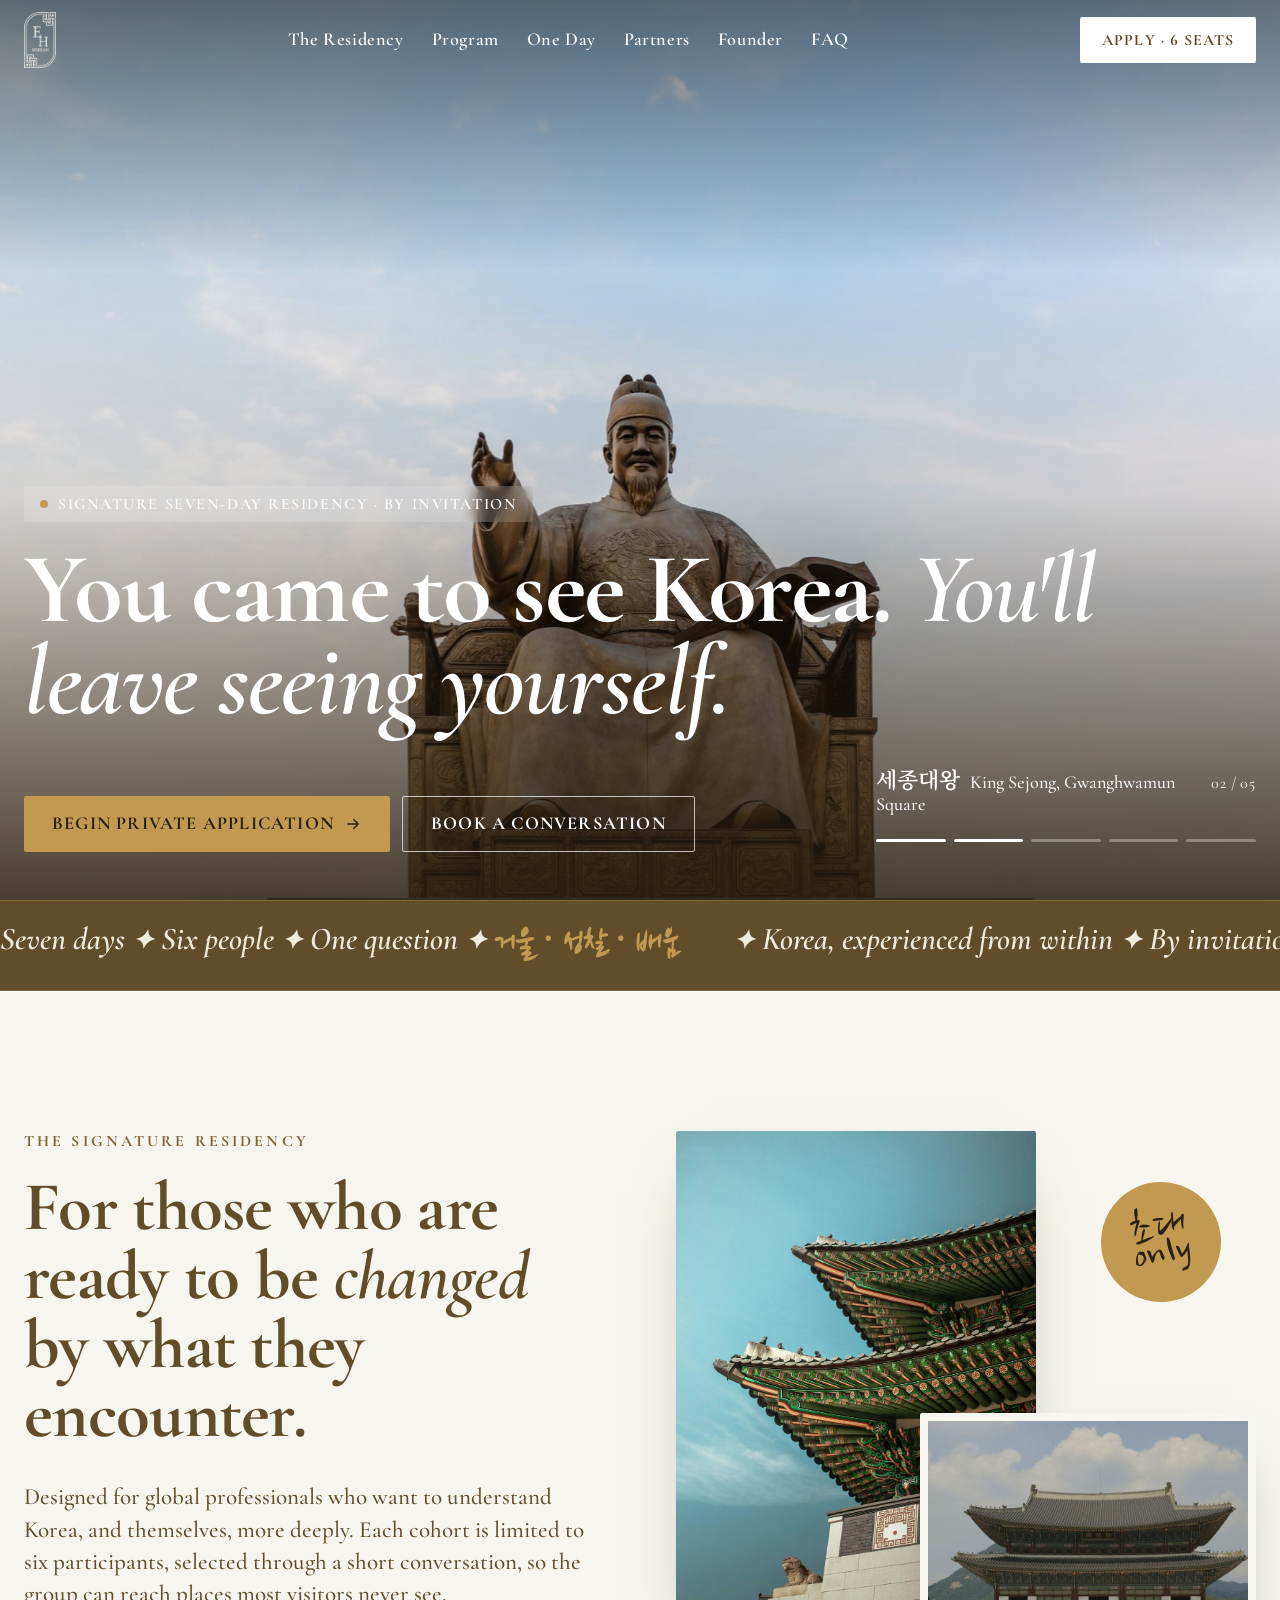
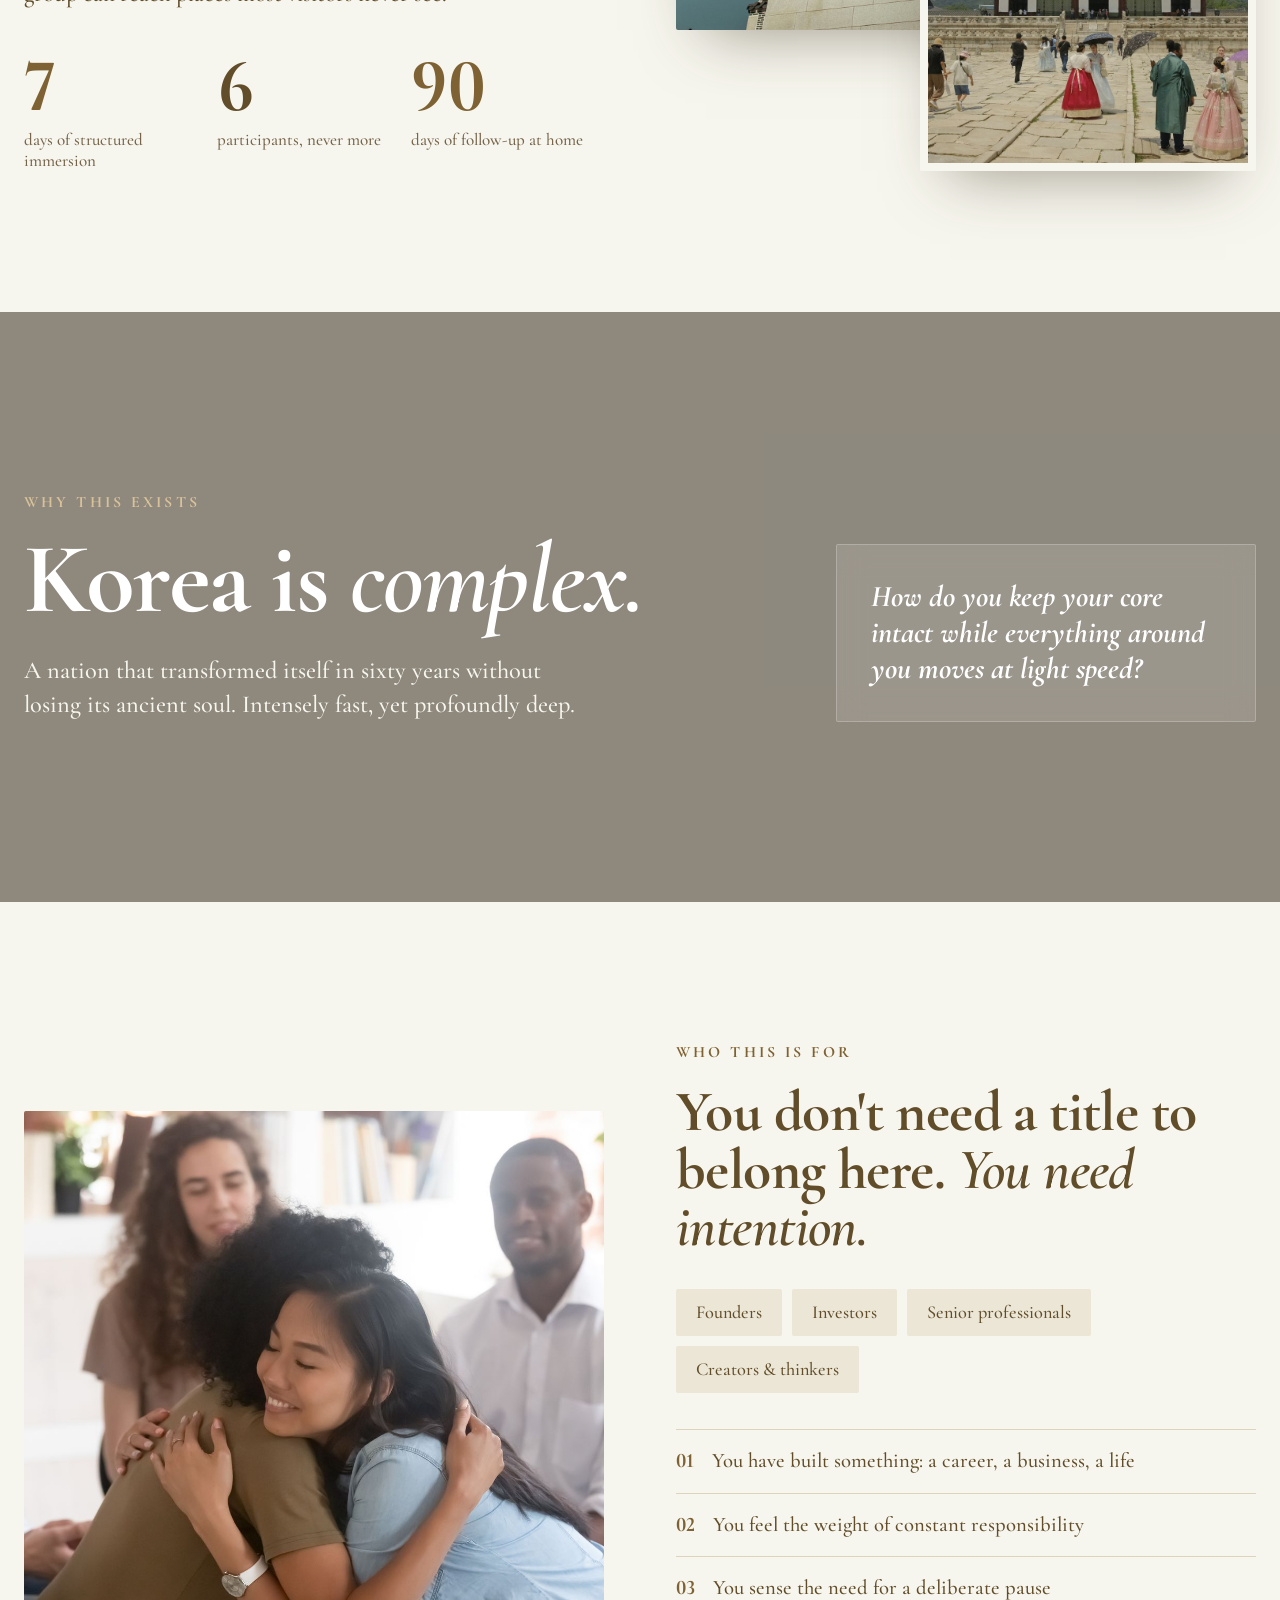
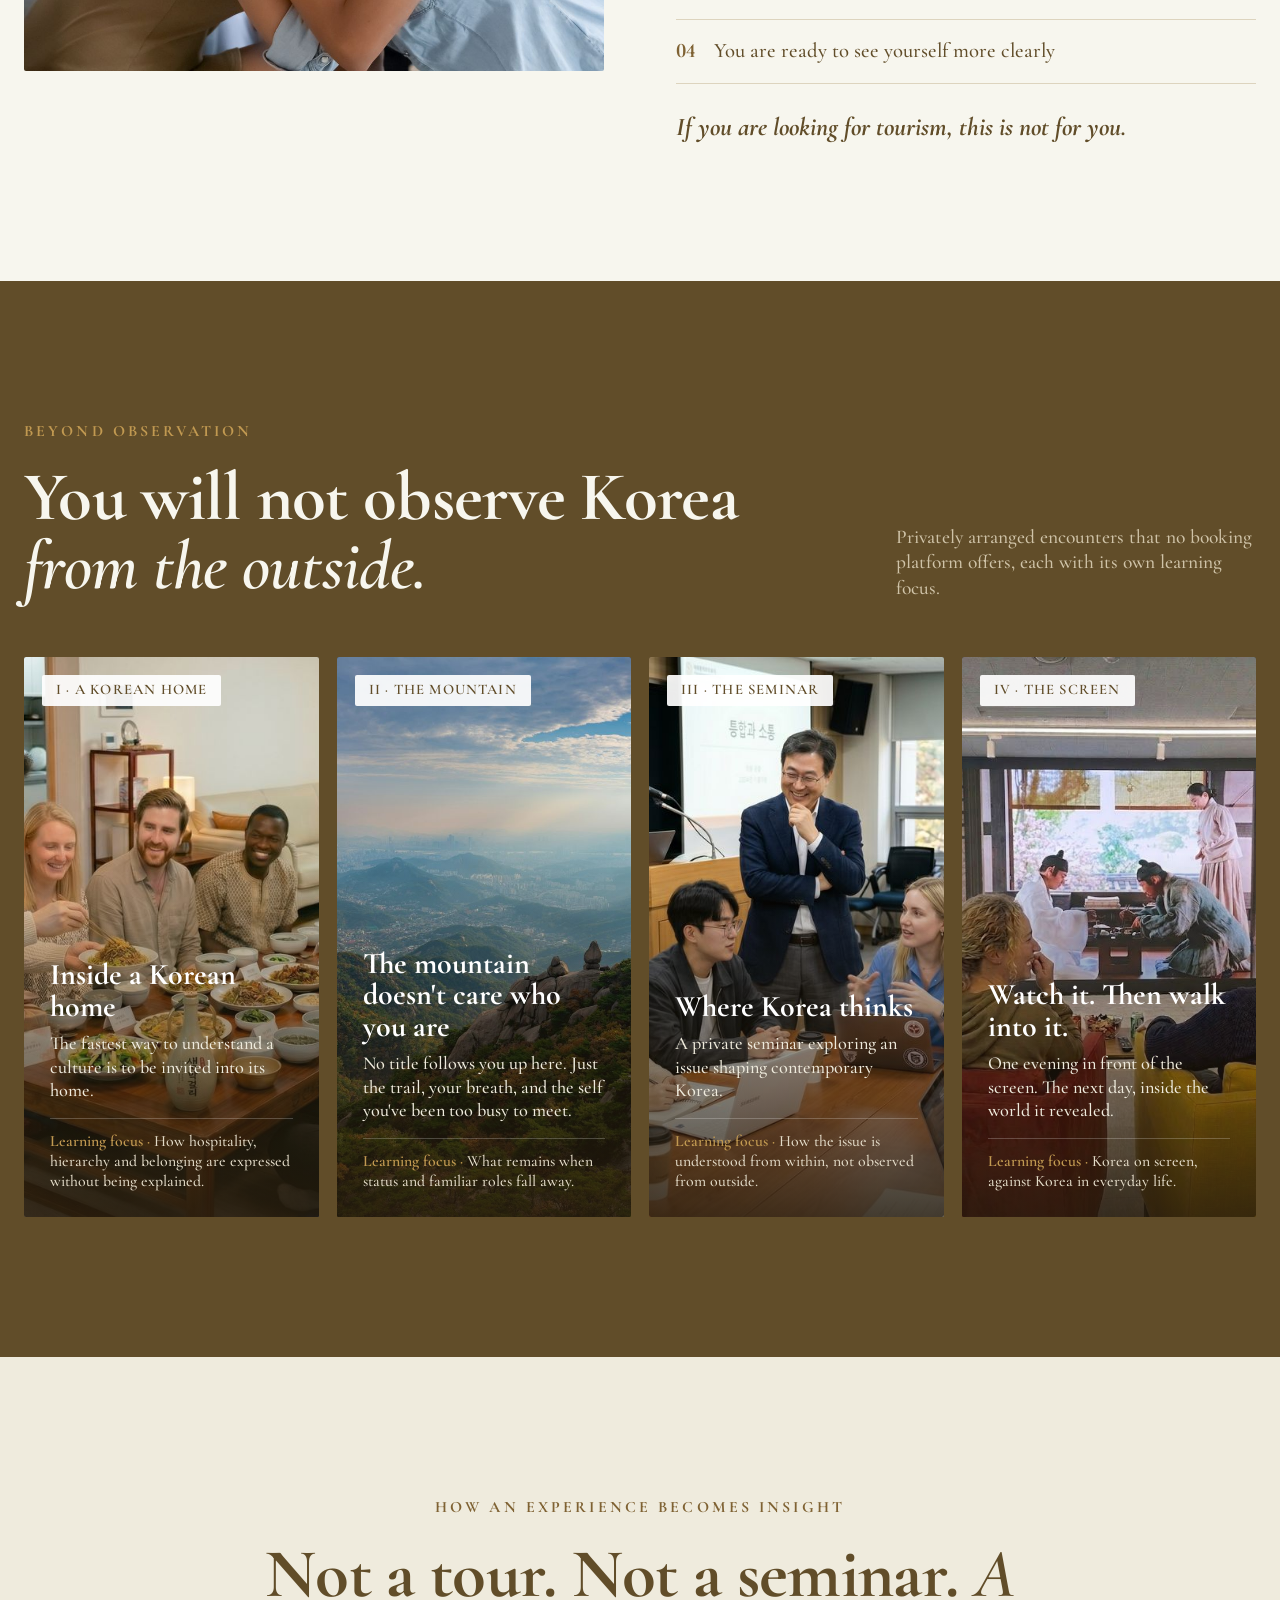
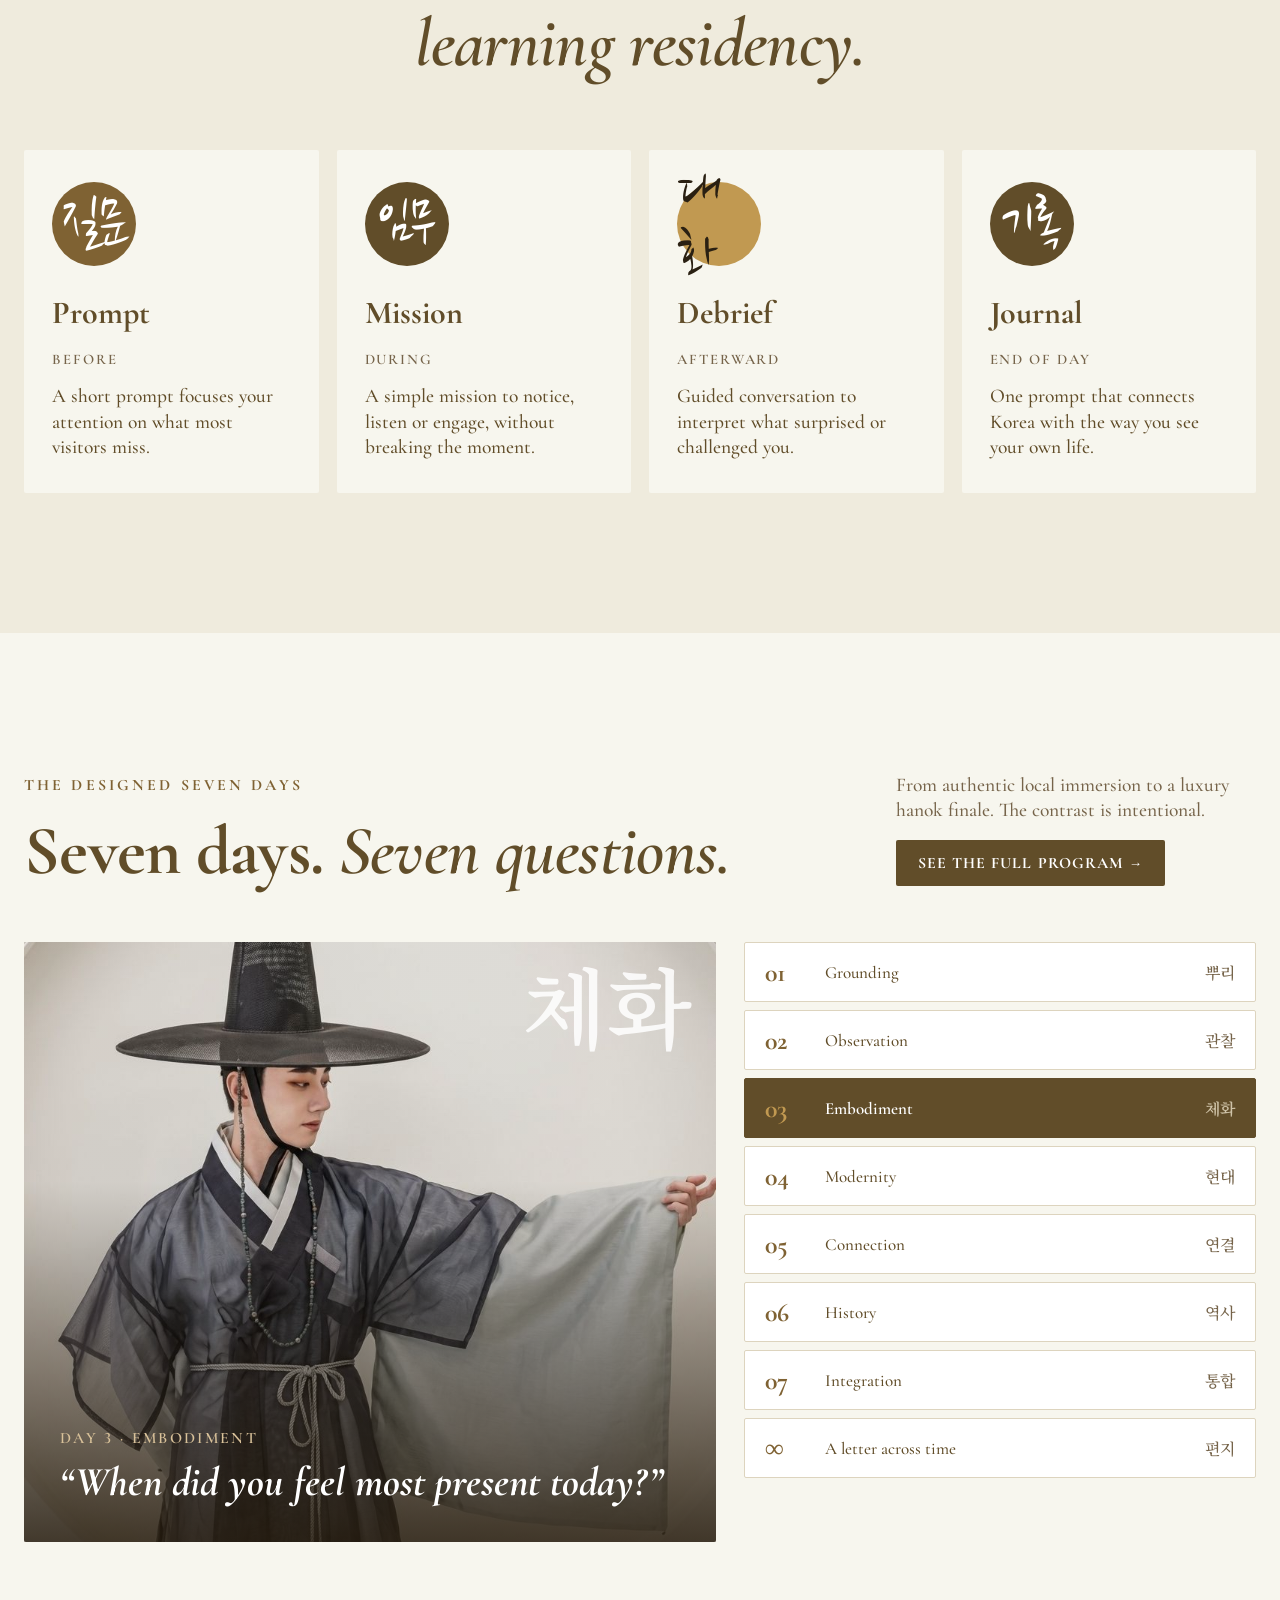
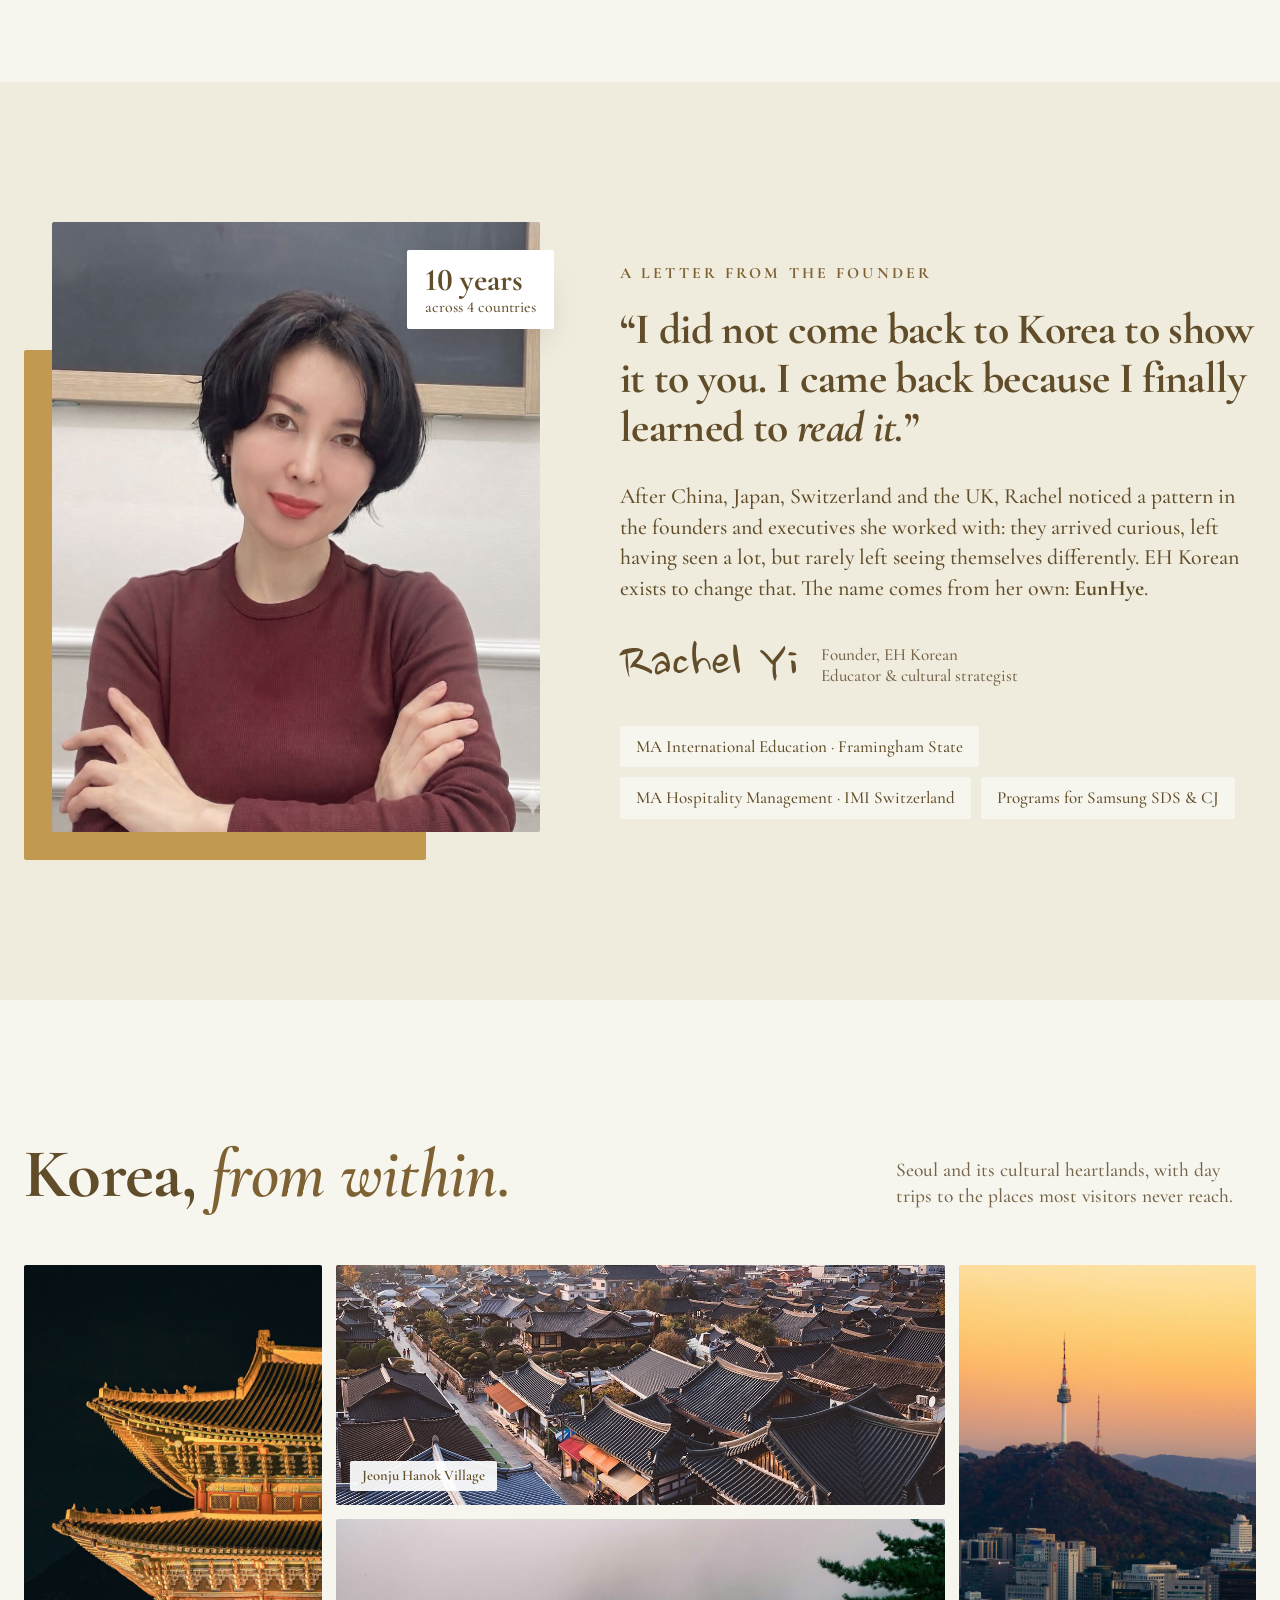
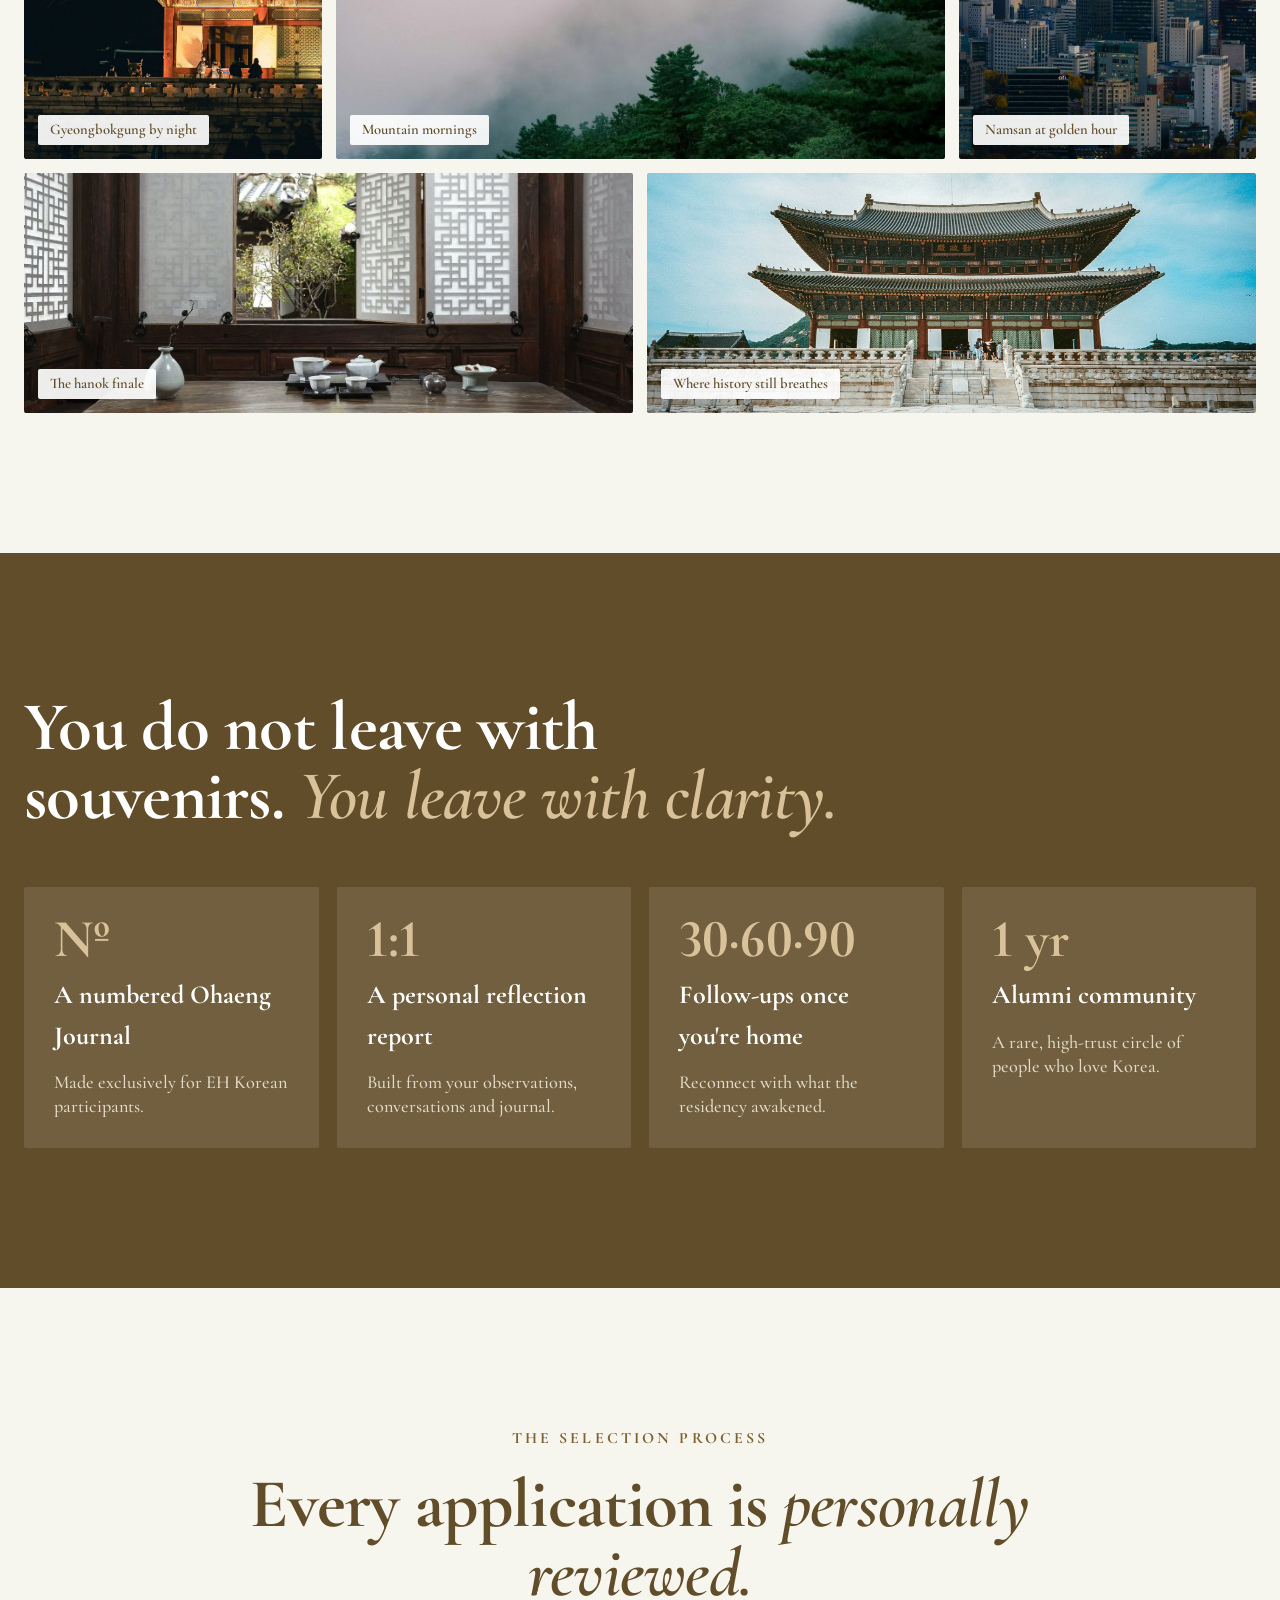
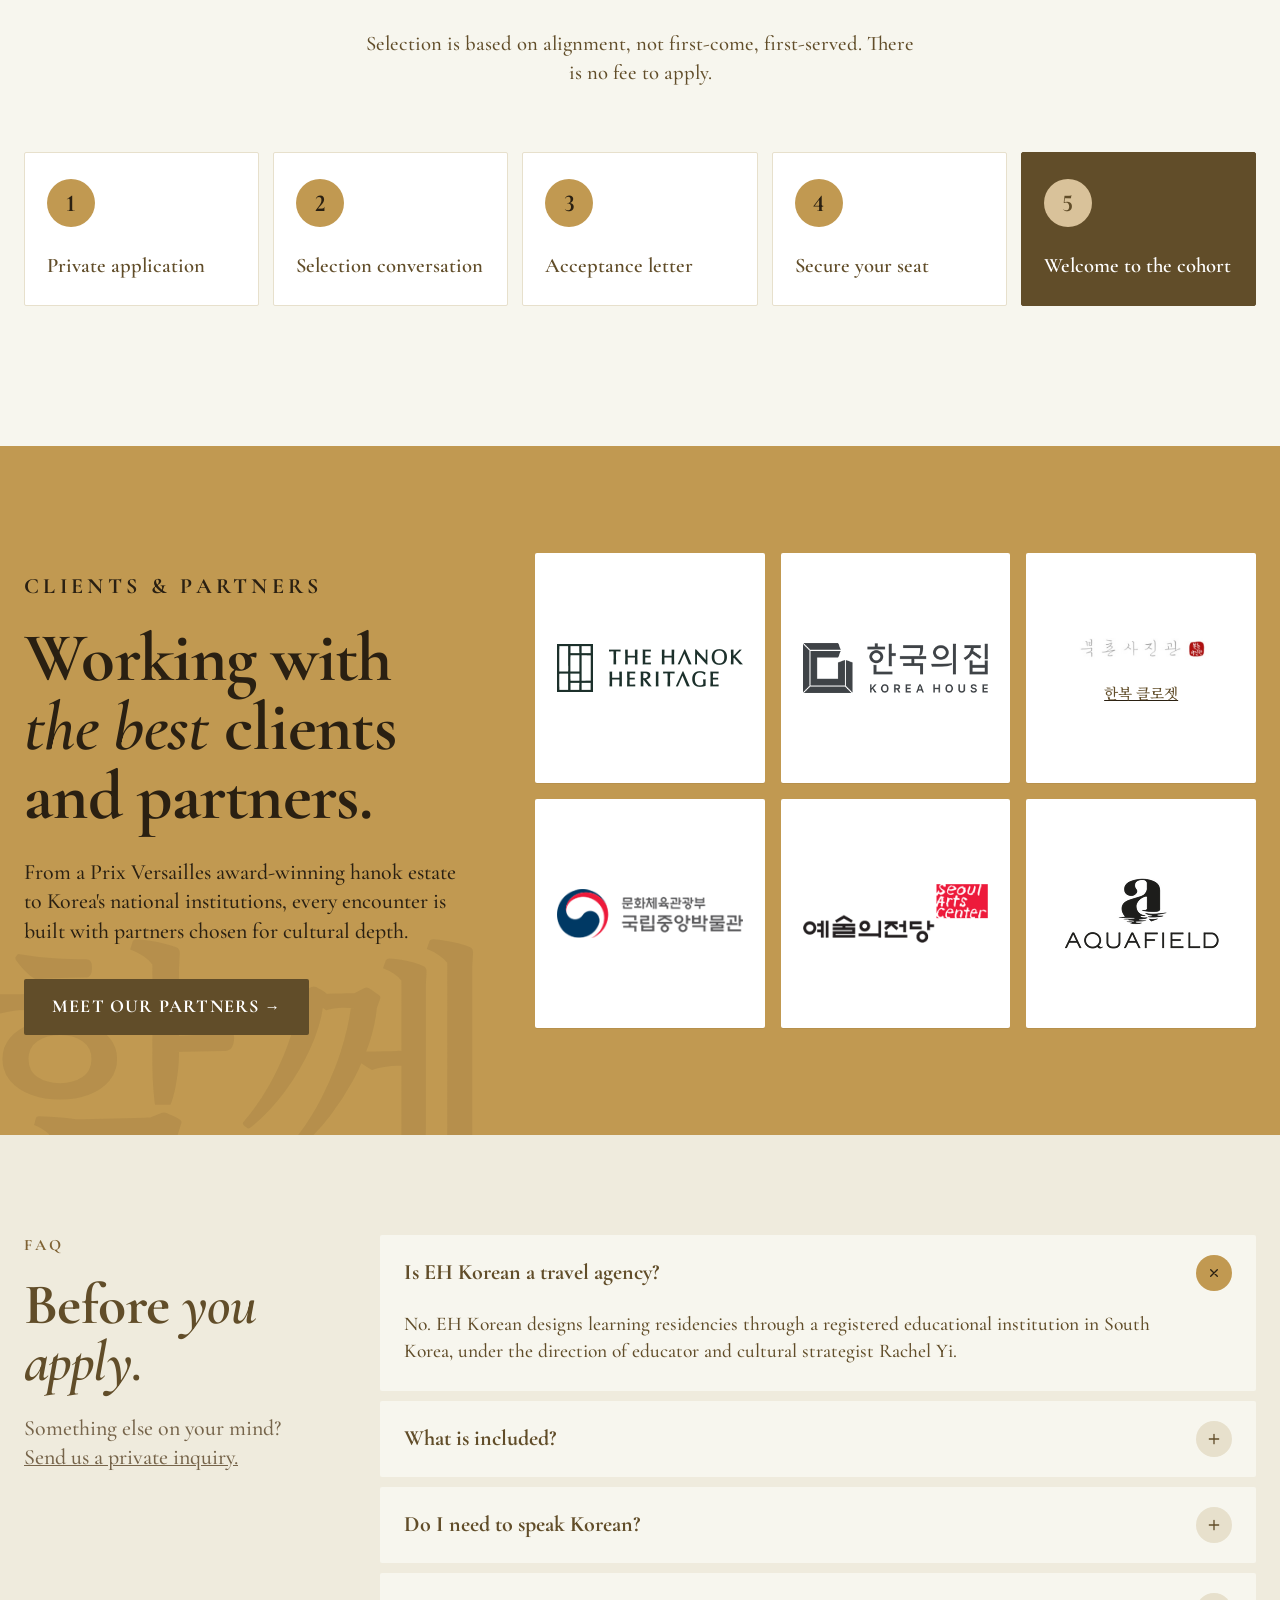
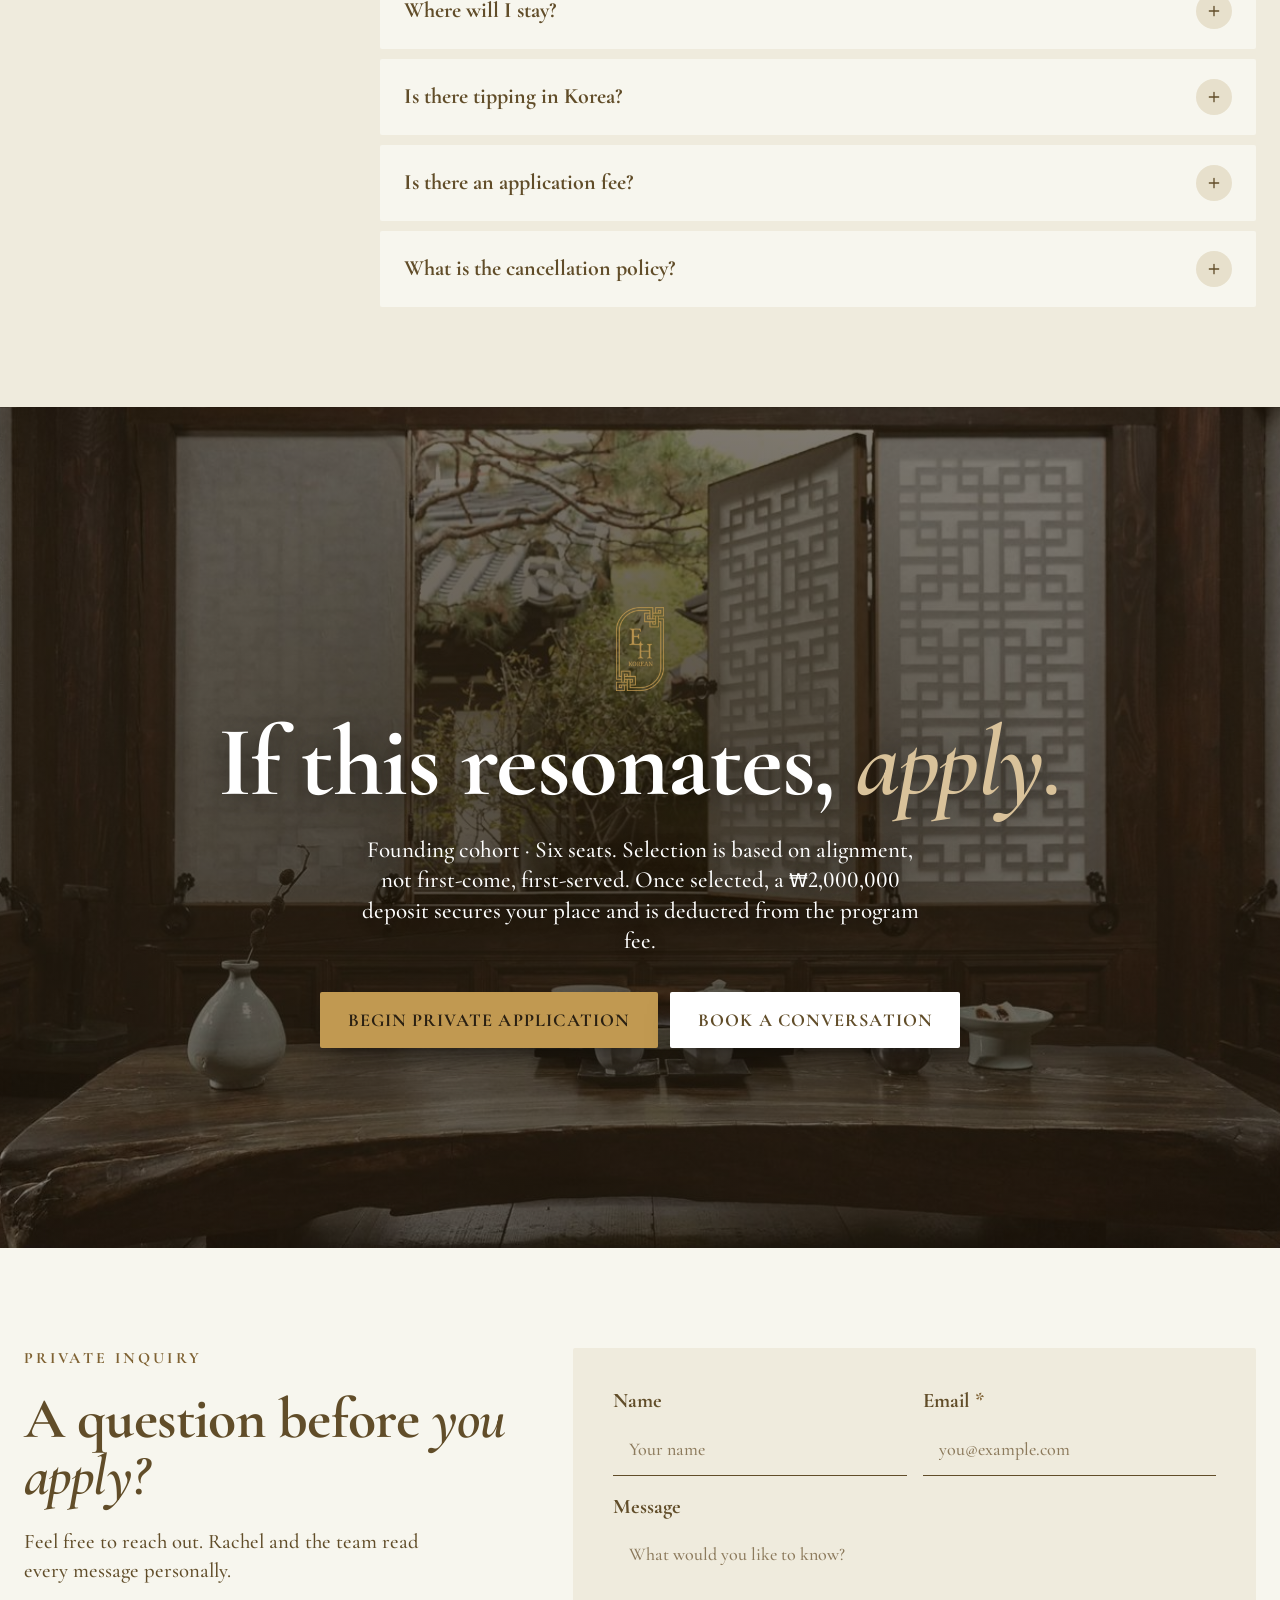
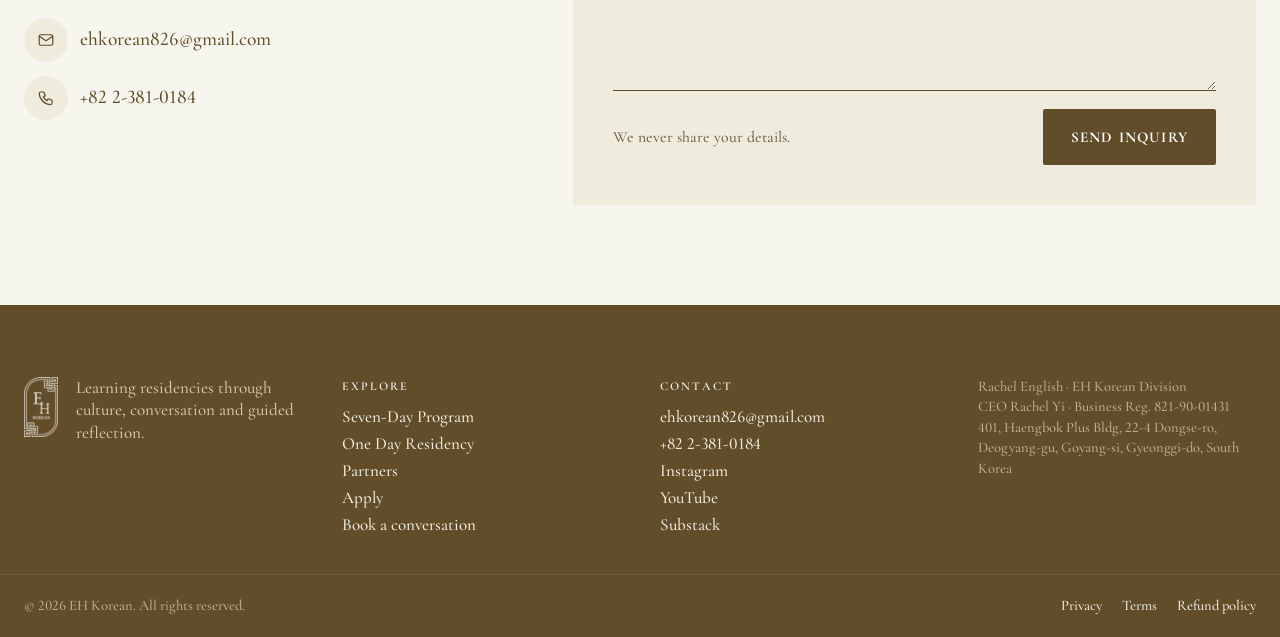
==== commit 31031f91: "Apply the visual identity fully and remove em dashes - Cormorant Garamond everywhere (Bold headings," ====
--- a/index.html
+++ b/index.html
@@ -3,11 +3,11 @@
 <head>
 <meta charset="utf-8">
 <meta name="viewport" content="width=device-width, initial-scale=1">
-<title>EH Korean — Signature Seven-Day Residency in Korea</title>
+<title>EH Korean | Signature Seven-Day Residency in Korea</title>
 <meta name="description" content="A seven-day learning residency in Korea for founders, investors and senior professionals. Six participants, by invitation. You came to see Korea. You'll leave seeing yourself.">
 <meta property="og:type" content="website">
 <meta property="og:site_name" content="EH Korean">
-<meta property="og:title" content="EH Korean — You came to see Korea. You'll leave seeing yourself.">
+<meta property="og:title" content="EH Korean: You came to see Korea. You'll leave seeing yourself.">
 <meta property="og:description" content="A seven-day learning residency in Korea. Six participants, by invitation.">
 <meta property="og:image" content="/images/og-image.jpg">
 <meta name="twitter:card" content="summary_large_image">
@@ -16,9 +16,11 @@
 <link rel="apple-touch-icon" href="/images/apple-touch-icon.png">
 <link rel="preconnect" href="https://fonts.googleapis.com">
 <link rel="preconnect" href="https://fonts.gstatic.com" crossorigin>
-<link href="https://fonts.googleapis.com/css2?family=Cormorant+Garamond:ital,wght@0,500;0,600;0,700;1,500;1,600;1,700&family=Inter:wght@400;500;600&family=Nanum+Brush+Script&family=Noto+Serif+KR:wght@400;600&display=swap" rel="stylesheet">
-<link rel="stylesheet" href="/assets/css/main.css">
-<link rel="stylesheet" href="/assets/css/home.css">
+<link href="https://fonts.googleapis.com/css2?family=Nanum+Brush+Script&family=Noto+Serif+KR:wght@400;600&display=swap" rel="stylesheet">
+<link rel="preload" href="/assets/fonts/cormorant-garamond-latin-700-normal.woff2" as="font" type="font/woff2" crossorigin>
+<link rel="stylesheet" href="/assets/css/fonts.css?v=3">
+<link rel="stylesheet" href="/assets/css/main.css?v=3">
+<link rel="stylesheet" href="/assets/css/home.css?v=3">
 </head>
 <body>
 <a class="skip-link" href="#main">Skip to content</a>
@@ -317,10 +319,10 @@
   <span class="partners-band__kr" aria-hidden="true">함께</span>
   <div class="wrap">
     <div class="partners-band__text reveal">
-      <p class="eyebrow" style="color:#D9C29A">Clients &amp; partners</p>
+      <p class="eyebrow" style="color:var(--on-gold)">Clients &amp; partners</p>
       <h2 class="display">Working with <em>the best</em> clients and partners.</h2>
       <p>From a Prix Versailles award-winning hanok estate to Korea's national institutions, every encounter is built with partners chosen for cultural depth.</p>
-      <a class="btn btn--white" href="/partners" style="margin-top:32px">Meet our partners →</a>
+      <a class="btn btn--ink" href="/partners" style="margin-top:32px">Meet our partners →</a>
     </div>
     <div class="logo-grid">
       <a class="logo-tile" href="/partners#hanok-heritage"><img src="/images/partner-hanok-heritage.png" alt="The Hanok Heritage" loading="lazy"></a>
@@ -441,8 +443,8 @@
   </div>
 </footer>
 
-<script src="/assets/js/config.js"></script>
-<script src="/assets/js/main.js"></script>
-<script src="/assets/js/home.js"></script>
+<script src="/assets/js/config.js?v=3"></script>
+<script src="/assets/js/main.js?v=3"></script>
+<script src="/assets/js/home.js?v=3"></script>
 </body>
 </html>
--- a/assets/css/fonts.css
+++ b/assets/css/fonts.css
@@ -0,0 +1,97 @@
+/* Cormorant Garamond (SIL Open Font License), self-hosted from @fontsource/cormorant-garamond */
+@font-face {
+  font-family: 'Cormorant Garamond';
+  font-style: normal;
+  font-display: swap;
+  font-weight: 500;
+  src: url(/assets/fonts/cormorant-garamond-latin-ext-500-normal.woff2) format('woff2');
+  unicode-range: U+0100-02BA,U+02BD-02C5,U+02C7-02CC,U+02CE-02D7,U+02DD-02FF,U+0304,U+0308,U+0329,U+1D00-1DBF,U+1E00-1E9F,U+1EF2-1EFF,U+2020,U+20A0-20AB,U+20AD-20C0,U+2113,U+2C60-2C7F,U+A720-A7FF;
+}
+@font-face {
+  font-family: 'Cormorant Garamond';
+  font-style: normal;
+  font-display: swap;
+  font-weight: 500;
+  src: url(/assets/fonts/cormorant-garamond-latin-500-normal.woff2) format('woff2');
+  unicode-range: U+0000-00FF,U+0131,U+0152-0153,U+02BB-02BC,U+02C6,U+02DA,U+02DC,U+0304,U+0308,U+0329,U+2000-206F,U+20AC,U+2122,U+2191,U+2193,U+2212,U+2215,U+FEFF,U+FFFD;
+}
+@font-face {
+  font-family: 'Cormorant Garamond';
+  font-style: italic;
+  font-display: swap;
+  font-weight: 500;
+  src: url(/assets/fonts/cormorant-garamond-latin-ext-500-italic.woff2) format('woff2');
+  unicode-range: U+0100-02BA,U+02BD-02C5,U+02C7-02CC,U+02CE-02D7,U+02DD-02FF,U+0304,U+0308,U+0329,U+1D00-1DBF,U+1E00-1E9F,U+1EF2-1EFF,U+2020,U+20A0-20AB,U+20AD-20C0,U+2113,U+2C60-2C7F,U+A720-A7FF;
+}
+@font-face {
+  font-family: 'Cormorant Garamond';
+  font-style: italic;
+  font-display: swap;
+  font-weight: 500;
+  src: url(/assets/fonts/cormorant-garamond-latin-500-italic.woff2) format('woff2');
+  unicode-range: U+0000-00FF,U+0131,U+0152-0153,U+02BB-02BC,U+02C6,U+02DA,U+02DC,U+0304,U+0308,U+0329,U+2000-206F,U+20AC,U+2122,U+2191,U+2193,U+2212,U+2215,U+FEFF,U+FFFD;
+}
+@font-face {
+  font-family: 'Cormorant Garamond';
+  font-style: normal;
+  font-display: swap;
+  font-weight: 600;
+  src: url(/assets/fonts/cormorant-garamond-latin-ext-600-normal.woff2) format('woff2');
+  unicode-range: U+0100-02BA,U+02BD-02C5,U+02C7-02CC,U+02CE-02D7,U+02DD-02FF,U+0304,U+0308,U+0329,U+1D00-1DBF,U+1E00-1E9F,U+1EF2-1EFF,U+2020,U+20A0-20AB,U+20AD-20C0,U+2113,U+2C60-2C7F,U+A720-A7FF;
+}
+@font-face {
+  font-family: 'Cormorant Garamond';
+  font-style: normal;
+  font-display: swap;
+  font-weight: 600;
+  src: url(/assets/fonts/cormorant-garamond-latin-600-normal.woff2) format('woff2');
+  unicode-range: U+0000-00FF,U+0131,U+0152-0153,U+02BB-02BC,U+02C6,U+02DA,U+02DC,U+0304,U+0308,U+0329,U+2000-206F,U+20AC,U+2122,U+2191,U+2193,U+2212,U+2215,U+FEFF,U+FFFD;
+}
+@font-face {
+  font-family: 'Cormorant Garamond';
+  font-style: italic;
+  font-display: swap;
+  font-weight: 600;
+  src: url(/assets/fonts/cormorant-garamond-latin-ext-600-italic.woff2) format('woff2');
+  unicode-range: U+0100-02BA,U+02BD-02C5,U+02C7-02CC,U+02CE-02D7,U+02DD-02FF,U+0304,U+0308,U+0329,U+1D00-1DBF,U+1E00-1E9F,U+1EF2-1EFF,U+2020,U+20A0-20AB,U+20AD-20C0,U+2113,U+2C60-2C7F,U+A720-A7FF;
+}
+@font-face {
+  font-family: 'Cormorant Garamond';
+  font-style: italic;
+  font-display: swap;
+  font-weight: 600;
+  src: url(/assets/fonts/cormorant-garamond-latin-600-italic.woff2) format('woff2');
+  unicode-range: U+0000-00FF,U+0131,U+0152-0153,U+02BB-02BC,U+02C6,U+02DA,U+02DC,U+0304,U+0308,U+0329,U+2000-206F,U+20AC,U+2122,U+2191,U+2193,U+2212,U+2215,U+FEFF,U+FFFD;
+}
+@font-face {
+  font-family: 'Cormorant Garamond';
+  font-style: normal;
+  font-display: swap;
+  font-weight: 700;
+  src: url(/assets/fonts/cormorant-garamond-latin-ext-700-normal.woff2) format('woff2');
+  unicode-range: U+0100-02BA,U+02BD-02C5,U+02C7-02CC,U+02CE-02D7,U+02DD-02FF,U+0304,U+0308,U+0329,U+1D00-1DBF,U+1E00-1E9F,U+1EF2-1EFF,U+2020,U+20A0-20AB,U+20AD-20C0,U+2113,U+2C60-2C7F,U+A720-A7FF;
+}
+@font-face {
+  font-family: 'Cormorant Garamond';
+  font-style: normal;
+  font-display: swap;
+  font-weight: 700;
+  src: url(/assets/fonts/cormorant-garamond-latin-700-normal.woff2) format('woff2');
+  unicode-range: U+0000-00FF,U+0131,U+0152-0153,U+02BB-02BC,U+02C6,U+02DA,U+02DC,U+0304,U+0308,U+0329,U+2000-206F,U+20AC,U+2122,U+2191,U+2193,U+2212,U+2215,U+FEFF,U+FFFD;
+}
+@font-face {
+  font-family: 'Cormorant Garamond';
+  font-style: italic;
+  font-display: swap;
+  font-weight: 700;
+  src: url(/assets/fonts/cormorant-garamond-latin-ext-700-italic.woff2) format('woff2');
+  unicode-range: U+0100-02BA,U+02BD-02C5,U+02C7-02CC,U+02CE-02D7,U+02DD-02FF,U+0304,U+0308,U+0329,U+1D00-1DBF,U+1E00-1E9F,U+1EF2-1EFF,U+2020,U+20A0-20AB,U+20AD-20C0,U+2113,U+2C60-2C7F,U+A720-A7FF;
+}
+@font-face {
+  font-family: 'Cormorant Garamond';
+  font-style: italic;
+  font-display: swap;
+  font-weight: 700;
+  src: url(/assets/fonts/cormorant-garamond-latin-700-italic.woff2) format('woff2');
+  unicode-range: U+0000-00FF,U+0131,U+0152-0153,U+02BB-02BC,U+02C6,U+02DA,U+02DC,U+0304,U+0308,U+0329,U+2000-206F,U+20AC,U+2122,U+2191,U+2193,U+2212,U+2215,U+FEFF,U+FFFD;
+}
--- a/assets/css/main.css
+++ b/assets/css/main.css
@@ -1,5 +1,5 @@
 /* =========================================================
-   EH Korean — main stylesheet
+   EH Korean: main stylesheet
    ========================================================= */
 
 :root {
@@ -15,16 +15,16 @@
   --brand-gold: #C19951;     /* fills, lines, large text on dark backgrounds */
   --brand-gold-hover: #D0AC6A;
   --accent: #7F6233;         /* gold tone dark enough for small text on cream (WCAG AA) */
-  --deep: #3A2E1A;           /* darkest brown for dark sections and footer */
+  --deep: #614D29;           /* dark sections use the brand text colour */
   --on-gold: #2A2012;        /* text placed on gold */
   --celadon: #614D29;
   --gold: #7F6233;
   --navy: #3A2E1A;
-  --olive: #614D29;
+  --olive: #C19951;
   --peach: #D9C29A;
 
   --font-display: "Cormorant Garamond", "Cormorant", Georgia, serif;
-  --font-body: "Inter", system-ui, -apple-system, sans-serif;
+  --font-body: "Cormorant Garamond", "Cormorant", Georgia, serif;
   --font-brush: "Nanum Brush Script", cursive;
   --font-kr: "Noto Serif KR", serif;
 
@@ -41,8 +41,10 @@
   background: var(--bg);
   color: var(--ink);
   font-family: var(--font-body);
-  font-size: 16px;
-  line-height: 1.5;
+  font-size: 18px;
+  font-weight: 500;
+  line-height: 1.55;
+  font-size-adjust: 0.47;   /* Cormorant has a small x-height: keep running text readable */
   -webkit-font-smoothing: antialiased;
   overflow-x: hidden;
 }
@@ -51,11 +53,11 @@
 a:hover { color: var(--accent); }
 button { font-family: inherit; }
 h1, h2, h3, p, ul, ol, figure { margin: 0; }
-:focus-visible { outline: 2px solid var(--accent); outline-offset: 3px; border-radius: 6px; }
+:focus-visible { outline: 2px solid var(--accent); outline-offset: 3px; border-radius: 2px; }
 
 .skip-link {
   position: absolute; left: -999px; top: 8px; z-index: 100;
-  padding: 10px 16px; background: var(--ink); color: #fff; border-radius: 10px;
+  padding: 10px 16px; background: var(--ink); color: #fff; border-radius: 2px;
 }
 .skip-link:focus { left: 8px; }
 
@@ -71,7 +73,7 @@
 .bg-sand { background: var(--bg-2); }
 .bg-ink { background: var(--deep); color: #F7F6EE; }
 .bg-celadon { background: var(--celadon); color: #fff; }
-.bg-olive { background: var(--olive); color: #fff; }
+.bg-olive { background: var(--brand-gold); color: var(--on-gold); }
 
 /* ---------- Type ---------- */
 .eyebrow {
@@ -108,7 +110,7 @@
 /* ---------- Buttons ---------- */
 .btn {
   display: inline-flex; align-items: center; justify-content: center; gap: 10px;
-  min-height: 56px; padding: 0 28px; border-radius: 999px; border: 0;
+  min-height: 56px; padding: 0 28px; border-radius: 2px; border: 0;
   font-size: 16px; font-weight: 600; text-decoration: none; cursor: pointer;
   transition: transform .25s var(--ease), box-shadow .25s, background .25s, color .25s;
 }
@@ -129,7 +131,7 @@
 
 .pill {
   display: inline-flex; align-items: center; gap: 10px;
-  padding: 8px 16px; border-radius: 999px;
+  padding: 8px 16px; border-radius: 2px;
   background: rgba(255,255,255,.16); backdrop-filter: blur(8px); -webkit-backdrop-filter: blur(8px);
   font-size: 13px; font-weight: 600; letter-spacing: .12em; text-transform: uppercase; color: #fff;
 }
@@ -250,7 +252,7 @@
 .field label, .field legend { font-size: 14px; font-weight: 600; }
 .field .req { color: var(--accent); }
 .input {
-  width: 100%; padding: 15px 16px; border-radius: 14px; border: 1px solid var(--line);
+  width: 100%; padding: 15px 16px; border-radius: 2px; border: 1px solid var(--line);
   background: #fff; font: 16px var(--font-body); color: var(--ink);
 }
 .input:focus { outline: 2px solid var(--accent); outline-offset: 1px; border-color: transparent; }
@@ -278,7 +280,7 @@
 
 /* ---------- CTA banner ---------- */
 .cta-banner {
-  position: relative; overflow: hidden; border-radius: 32px; padding: 64px 48px;
+  position: relative; overflow: hidden; border-radius: 2px; padding: 64px 48px;
   display: flex; flex-wrap: wrap; gap: 32px; align-items: center; justify-content: space-between;
 }
 .cta-banner__kr {
@@ -289,3 +291,19 @@
 @media (max-width: 600px) { .cta-banner { padding: 44px 26px; } }
 
 @media (max-width: 600px) { .hide-sm { display: none; } }
+
+
+/* ---------- Brand: Cormorant Garamond everywhere, editorial details ---------- */
+h1, h2, h3, .display, .brush, .kr, .founder__quote, .days__q, .program-day__theme, .glass { font-size-adjust: none; }
+.eyebrow { font-weight: 700; letter-spacing: .24em; }
+.btn { font-weight: 700; letter-spacing: .08em; text-transform: uppercase; font-size: 15px; }
+.btn--sm { font-size: 13px; }
+.site-nav { font-size: 15px; font-weight: 600; letter-spacing: .04em; }
+.input {
+  border: 0; border-bottom: 1px solid var(--ink); border-radius: 0;
+  background: #EFEBDD; font: 500 18px var(--font-body); color: var(--ink);
+}
+.input::placeholder { color: #8C7A5C; }
+.input:focus { outline: none; border-bottom: 2px solid var(--brand-gold); background: #F2EEE2; }
+.field label, .field legend { font-size: 17px; font-weight: 700; }
+body { font-variant-numeric: lining-nums; }
--- a/assets/css/home.css
+++ b/assets/css/home.css
@@ -39,10 +39,10 @@
 .split > * { flex: 1 1 440px; min-width: 0; }
 .stats { margin-top: 44px; display: grid; grid-template-columns: repeat(3, minmax(0, 1fr)); gap: 20px; max-width: 560px; }
 .stats strong { display: block; font-family: var(--font-display); font-weight: 700; font-size: 62px; line-height: 1; }
-.stats span { display: block; margin-top: 8px; font-size: 14px; color: var(--muted); }
+.stats span { display: block; margin-top: 12px; font-size: 14px; color: var(--muted); }
 .collage { position: relative; height: 640px; }
-.collage__a { position: absolute; left: 0; top: 0; width: 62%; height: 78%; border-radius: 26px; box-shadow: 0 30px 60px -30px rgba(58,46,26,.5); }
-.collage__b { position: absolute; right: 0; bottom: 0; width: 58%; height: 56%; border-radius: 26px; border: 8px solid var(--bg); box-shadow: 0 30px 60px -30px rgba(58,46,26,.5); }
+.collage__a { position: absolute; left: 0; top: 0; width: 62%; height: 78%; border-radius: 2px; box-shadow: 0 30px 60px -30px rgba(58,46,26,.5); }
+.collage__b { position: absolute; right: 0; bottom: 0; width: 58%; height: 56%; border-radius: 2px; border: 8px solid var(--bg); box-shadow: 0 30px 60px -30px rgba(58,46,26,.5); }
 .collage__seal {
   position: absolute; right: 6%; top: 8%; width: 120px; height: 120px; border-radius: 50%;
   background: var(--brand-gold); color: var(--on-gold); display: flex; align-items: center; justify-content: center; text-align: center;
@@ -57,7 +57,7 @@
 .parallax__inner > div:first-child { flex: 1 1 520px; min-width: 0; }
 .parallax p.lead { color: #F7F6EE; font-size: 20px; margin-top: 28px; max-width: 560px; }
 .glass {
-  flex: 0 1 420px; padding: 34px; border-radius: 24px;
+  flex: 0 1 420px; padding: 34px; border-radius: 2px;
   background: rgba(251,247,240,.12); backdrop-filter: blur(14px); -webkit-backdrop-filter: blur(14px);
   border: 1px solid rgba(255,255,255,.22);
   font-family: var(--font-display); font-weight: 700; font-style: italic; font-size: 30px; line-height: 1.2;
@@ -65,9 +65,9 @@
 @media (hover: none) { .parallax { background-attachment: scroll; } }
 
 /* ---------- Who ---------- */
-.who__img { height: 560px; border-radius: 28px; }
+.who__img { height: 560px; border-radius: 2px; }
 .tags { display: flex; flex-wrap: wrap; gap: 10px; }
-.tags span { padding: 12px 20px; border-radius: 999px; font-size: 15px; font-weight: 500; }
+.tags span { padding: 12px 20px; border-radius: 2px; font-size: 15px; font-weight: 500; }
 .numlist { margin-top: 36px; list-style: none; padding: 0; border-top: 1px solid var(--line); }
 .numlist li { padding: 18px 0; border-bottom: 1px solid var(--line); display: flex; gap: 18px; align-items: baseline; font-size: 17px; }
 .numlist li span { font-family: var(--font-display); font-weight: 700; color: var(--accent); }
@@ -75,9 +75,9 @@
 
 /* ---------- Experiences ---------- */
 .cards-4 { display: grid; grid-template-columns: repeat(auto-fit, minmax(270px, 1fr)); gap: 18px; }
-.exp-card { position: relative; height: 560px; border-radius: 24px; background: #3A2E1A; }
+.exp-card { position: relative; height: 560px; border-radius: 2px; background: #3A2E1A; }
 .exp-card > img { position: absolute; inset: 0; }
-.exp-card__tag { position: absolute; z-index: 2; top: 18px; left: 18px; padding: 6px 14px; border-radius: 999px; background: rgba(255,255,255,.92); color: var(--ink); font-size: 12px; font-weight: 600; letter-spacing: .1em; }
+.exp-card__tag { position: absolute; z-index: 2; top: 18px; left: 18px; padding: 6px 14px; border-radius: 2px; background: rgba(255,255,255,.92); color: var(--ink); font-size: 12px; font-weight: 600; letter-spacing: .1em; }
 .exp-card__body { position: absolute; z-index: 2; left: 0; right: 0; bottom: 0; padding: 26px; display: flex; flex-direction: column; gap: 10px; }
 .exp-card h3 { font-family: var(--font-display); font-weight: 700; font-size: 30px; line-height: 1.05; color: #fff; }
 .exp-card p { font-size: 15px; line-height: 1.55; color: #EFEBDD; }
@@ -85,7 +85,7 @@
 .exp-card .focus strong { color: var(--brand-gold); font-weight: 600; }
 
 /* ---------- Method ---------- */
-.method-card { padding: 32px 28px; border-radius: 24px; background: var(--bg); display: flex; flex-direction: column; gap: 14px; }
+.method-card { padding: 32px 28px; border-radius: 2px; background: var(--bg); display: flex; flex-direction: column; gap: 14px; }
 .method-card__seal { width: 84px; height: 84px; border-radius: 50%; color: #fff; display: flex; align-items: center; justify-content: center; font-family: var(--font-brush); font-size: 40px; }
 .method-card h3 { margin-top: 8px; font-family: var(--font-display); font-weight: 700; font-size: 32px; }
 .method-card .when { font-size: 12px; font-weight: 600; letter-spacing: .16em; text-transform: uppercase; color: var(--muted); }
@@ -94,7 +94,7 @@
 
 /* ---------- Seven days ---------- */
 .days { display: flex; flex-wrap: wrap; gap: 28px; align-items: stretch; }
-.days__visual { flex: 1 1 560px; min-width: 0; position: relative; min-height: 600px; border-radius: 28px; overflow: hidden; background: #3A2E1A; color: #fff; }
+.days__visual { flex: 1 1 560px; min-width: 0; position: relative; min-height: 600px; border-radius: 2px; overflow: hidden; background: #3A2E1A; color: #fff; }
 .days__img { position: absolute; inset: 0; opacity: 0; transition: opacity .9s ease; }
 .days__img.is-on { opacity: 1; }
 .days__visual::after { content: ""; position: absolute; inset: 0; background: linear-gradient(180deg, rgba(38,28,14,.1) 40%, rgba(38,28,14,.85) 100%); }
@@ -104,7 +104,7 @@
 .days__q { margin-top: 12px; font-family: var(--font-display); font-weight: 700; font-style: italic; font-size: clamp(28px, 3.2vw, 46px); line-height: 1.12; max-width: 640px; }
 .days__list { flex: 1 1 380px; min-width: 0; display: flex; flex-direction: column; gap: 8px; }
 .day-btn {
-  min-height: 60px; padding: 0 20px; border-radius: 16px; border: 1px solid var(--line); background: #fff; color: var(--ink);
+  min-height: 60px; padding: 0 20px; border-radius: 2px; border: 1px solid var(--line); background: #fff; color: var(--ink);
   display: flex; align-items: center; gap: 16px; text-align: left; cursor: pointer; font-size: 17px; font-weight: 500;
   transition: background .25s, color .25s, border-color .25s;
 }
@@ -118,21 +118,21 @@
 
 /* ---------- Founder ---------- */
 .founder__photo { position: relative; padding: 0 0 28px 28px; }
-.founder__photo::before { content: ""; position: absolute; left: 0; bottom: 0; width: 78%; height: 80%; border-radius: 28px; background: var(--brand-gold); }
-.founder__frame { position: relative; border-radius: 28px; aspect-ratio: 4 / 5; }
-.founder__badge { position: absolute; right: -14px; top: 28px; padding: 12px 18px; border-radius: 16px; background: #fff; box-shadow: 0 20px 40px -20px rgba(58,46,26,.4); font-size: 13px; line-height: 1.4; }
+.founder__photo::before { content: ""; position: absolute; left: 0; bottom: 0; width: 78%; height: 80%; border-radius: 2px; background: var(--brand-gold); }
+.founder__frame { position: relative; border-radius: 2px; aspect-ratio: 4 / 5; }
+.founder__badge { position: absolute; right: -14px; top: 28px; padding: 12px 18px; border-radius: 2px; background: #fff; box-shadow: 0 20px 40px -20px rgba(58,46,26,.4); font-size: 13px; line-height: 1.4; }
 .founder__badge strong { display: block; font-family: var(--font-display); font-size: 26px; font-weight: 700; }
 .founder__quote { font-family: var(--font-display); font-weight: 700; font-size: clamp(30px, 3.4vw, 50px); line-height: 1.12; letter-spacing: -.015em; }
 .founder__sign { margin-top: 32px; display: flex; align-items: center; gap: 22px; flex-wrap: wrap; }
 .founder__sign .brush { font-size: 58px; line-height: 1; }
 .chips { margin-top: 32px; display: flex; flex-wrap: wrap; gap: 10px; }
-.chips span { padding: 10px 16px; border-radius: 12px; background: var(--bg); font-size: 14px; }
+.chips span { padding: 10px 16px; border-radius: 2px; background: var(--bg); font-size: 14px; }
 @media (max-width: 600px) { .founder__badge { right: 8px; } }
 
 /* ---------- Mosaic ---------- */
 .mosaic { display: grid; grid-template-columns: repeat(4, minmax(0, 1fr)); grid-auto-rows: 240px; gap: 14px; }
-.mosaic figure { position: relative; border-radius: 22px; }
-.mosaic figcaption { position: absolute; left: 14px; bottom: 14px; padding: 6px 12px; border-radius: 999px; background: rgba(255,255,255,.92); font-size: 12px; font-weight: 600; }
+.mosaic figure { position: relative; border-radius: 2px; }
+.mosaic figcaption { position: absolute; left: 14px; bottom: 14px; padding: 6px 12px; border-radius: 2px; background: rgba(255,255,255,.92); font-size: 12px; font-weight: 600; }
 .m1 { grid-column: 1; grid-row: 1 / span 2; } .m2 { grid-column: 2 / span 2; grid-row: 1; } .m3 { grid-column: 4; grid-row: 1 / span 2; }
 .m4 { grid-column: 2 / span 2; grid-row: 2; } .m5 { grid-column: 1 / span 2; grid-row: 3; } .m6 { grid-column: 3 / span 2; grid-row: 3; }
 @media (max-width: 760px) {
@@ -142,27 +142,27 @@
 }
 
 /* ---------- Takeaways ---------- */
-.take-card { padding: 30px; border-radius: 22px; background: rgba(255,255,255,.1); display: flex; flex-direction: column; gap: 14px; }
+.take-card { padding: 30px; border-radius: 2px; background: rgba(255,255,255,.1); display: flex; flex-direction: column; gap: 14px; }
 .take-card strong { font-family: var(--font-display); font-weight: 700; font-size: 44px; line-height: 1; color: #D9C29A; }
 .take-card h3 { font-family: var(--font-display); font-weight: 700; font-size: 26px; }
 .take-card p { font-size: 15px; line-height: 1.6; color: #E3DBC8; }
 
 /* ---------- Selection ---------- */
 .steps5 { list-style: none; padding: 0; display: grid; grid-template-columns: repeat(auto-fit, minmax(200px, 1fr)); gap: 14px; }
-.steps5 li { padding: 26px 22px; border-radius: 20px; background: #fff; border: 1px solid var(--line-soft); display: flex; flex-direction: column; gap: 26px; font-size: 17px; font-weight: 600; }
+.steps5 li { padding: 26px 22px; border-radius: 2px; background: #fff; border: 1px solid var(--line-soft); display: flex; flex-direction: column; gap: 26px; font-size: 17px; font-weight: 600; }
 .steps5 li b { width: 48px; height: 48px; border-radius: 50%; background: var(--brand-gold); color: var(--on-gold); display: flex; align-items: center; justify-content: center; font-family: var(--font-display); font-size: 20px; font-weight: 700; }
 .steps5 li.is-last { background: var(--deep); color: #fff; border-color: var(--deep); }
 .steps5 li.is-last b { background: var(--peach); color: var(--ink); }
 
 /* ---------- Partners strip ---------- */
 .partners-band { position: relative; overflow: hidden; }
-.partners-band__kr { position: absolute; left: -30px; bottom: -70px; font-family: var(--font-kr); font-weight: 600; font-size: 300px; line-height: 1; color: rgba(255,255,255,.06); pointer-events: none; }
+.partners-band__kr { position: absolute; left: -30px; bottom: -70px; font-family: var(--font-kr); font-weight: 600; font-size: 300px; line-height: 1; color: rgba(97,77,41,.12); pointer-events: none; }
 .partners-band .wrap { position: relative; display: flex; flex-wrap: wrap; gap: 56px; align-items: center; }
 .partners-band__text { flex: 1 1 340px; min-width: 0; }
-.partners-band__text p { margin-top: 26px; font-size: 17px; line-height: 1.65; color: #EFEBDD; max-width: 440px; }
+.partners-band__text p { margin-top: 26px; font-size: 18px; line-height: 1.65; color: var(--on-gold); max-width: 440px; }
 .logo-grid { flex: 1.4 1 560px; min-width: 0; display: grid; grid-template-columns: repeat(auto-fit, minmax(170px, 1fr)); gap: 16px; }
 .logo-tile {
-  aspect-ratio: 1; border-radius: 20px; background: #fff; display: flex; flex-direction: column; align-items: center; justify-content: center; gap: 12px; padding: 22px;
+  aspect-ratio: 1; border-radius: 2px; background: #fff; display: flex; flex-direction: column; align-items: center; justify-content: center; gap: 12px; padding: 22px;
   transition: transform .4s var(--ease), box-shadow .4s;
 }
 .logo-tile:hover { transform: translateY(-6px); box-shadow: 0 24px 40px -24px rgba(58,46,26,.45); }
@@ -173,7 +173,7 @@
 .faq { display: flex; flex-wrap: wrap; gap: 56px; }
 .faq__head { flex: 1 1 300px; }
 .faq__list { flex: 999 1 560px; min-width: 0; display: flex; flex-direction: column; gap: 10px; }
-.faq-item { border-radius: 18px; background: var(--bg); overflow: hidden; }
+.faq-item { border-radius: 2px; background: var(--bg); overflow: hidden; }
 .faq-item button {
   width: 100%; min-height: 72px; padding: 20px 24px; display: flex; align-items: center; justify-content: space-between; gap: 24px;
   background: transparent; border: 0; text-align: left; cursor: pointer; font-family: var(--font-display); font-weight: 700; font-size: 22px; line-height: 1.25; color: var(--ink);
@@ -200,7 +200,7 @@
 .contact-links { margin-top: 32px; display: flex; flex-direction: column; gap: 14px; font-size: 16px; }
 .contact-links a { display: flex; align-items: center; gap: 12px; text-decoration: none; }
 .contact-links span { width: 44px; height: 44px; border-radius: 50%; background: var(--bg-2); display: flex; align-items: center; justify-content: center; }
-.inquiry__card { flex: 1.3 1 520px; min-width: 0; padding: 40px; border-radius: 28px; background: var(--bg-2); }
+.inquiry__card { flex: 1.3 1 520px; min-width: 0; padding: 40px; border-radius: 2px; background: var(--bg-2); }
 .inquiry__card form { display: flex; flex-direction: column; gap: 18px; }
 .inquiry__foot { display: flex; flex-wrap: wrap; align-items: center; justify-content: space-between; gap: 16px; }
 @media (max-width: 600px) { .inquiry__card { padding: 26px; } }
@@ -210,3 +210,6 @@
   .logo-tile img { max-height: 44px; }
   .partners-band__kr { font-size: 180px; }
 }
+
+.logo-tile { box-shadow: 0 1px 0 rgba(58,46,26,.08); }
+.marquee__track { font-weight: 600; }
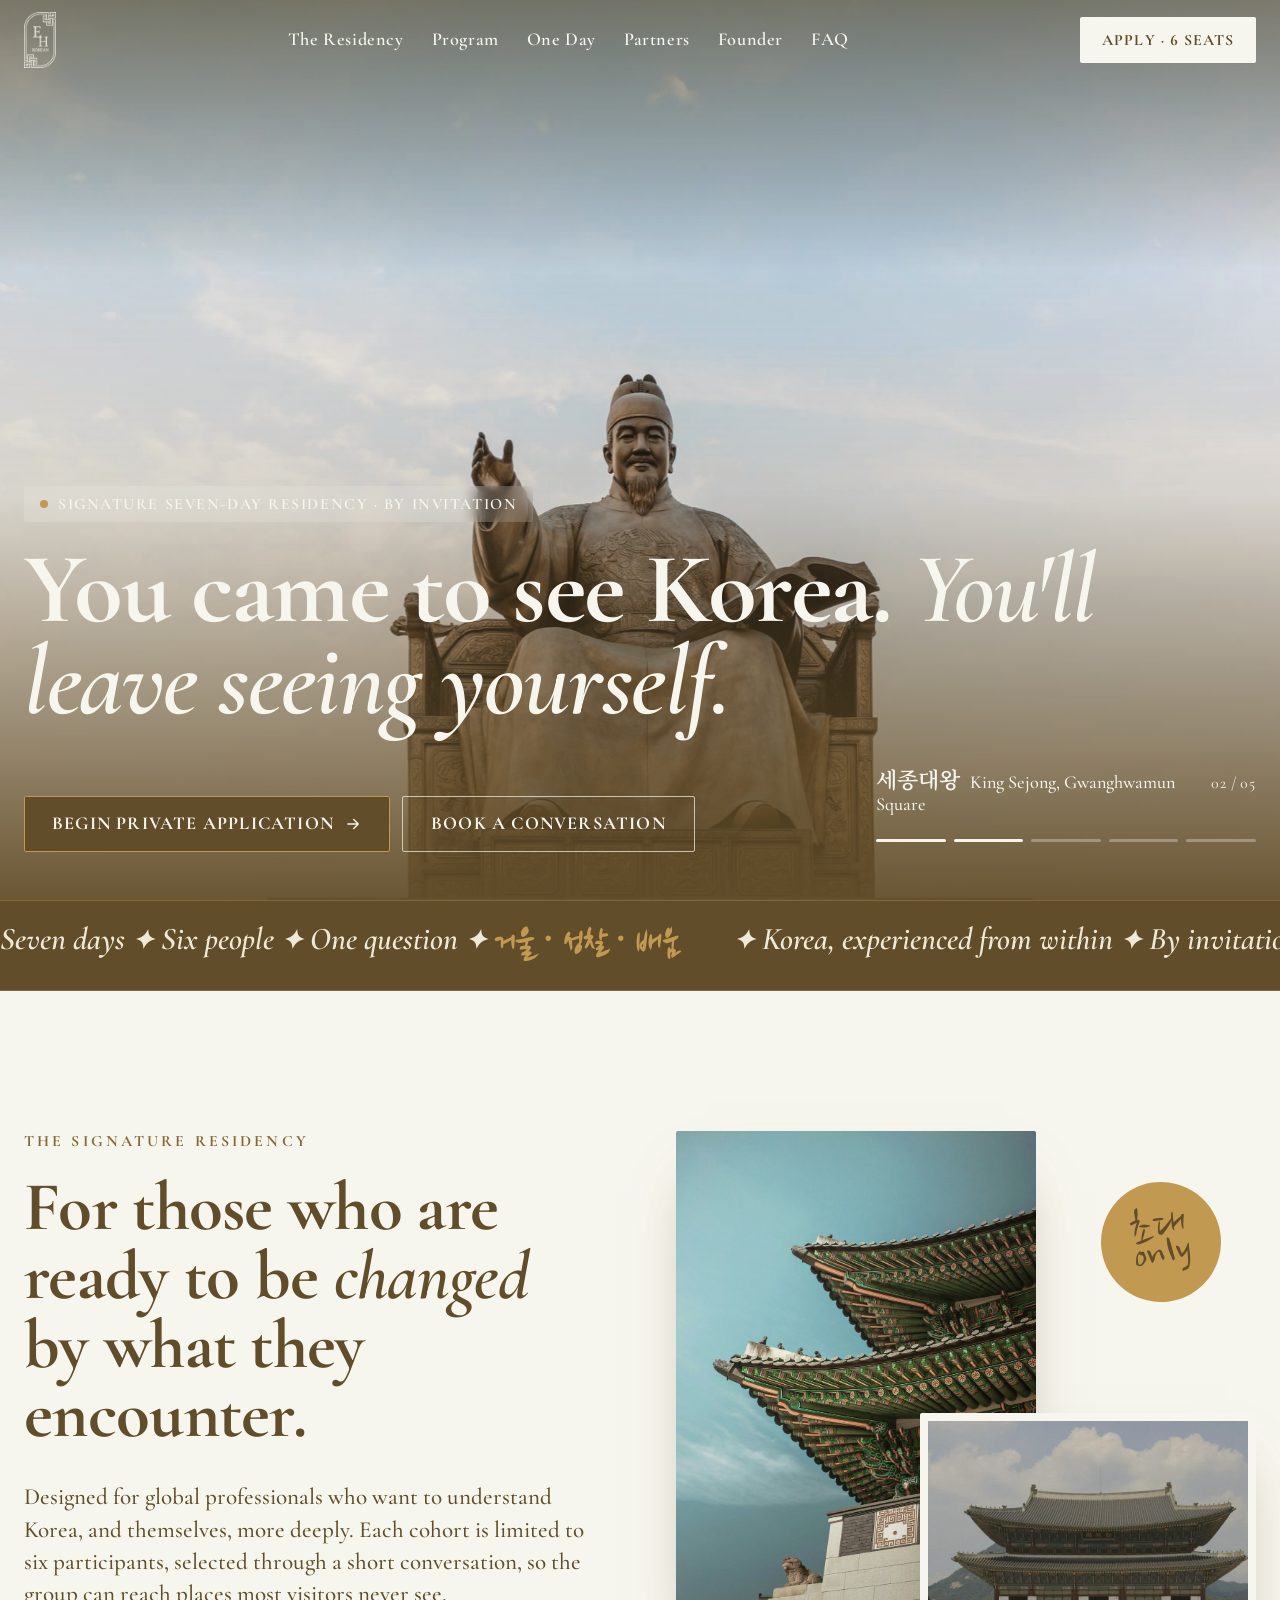
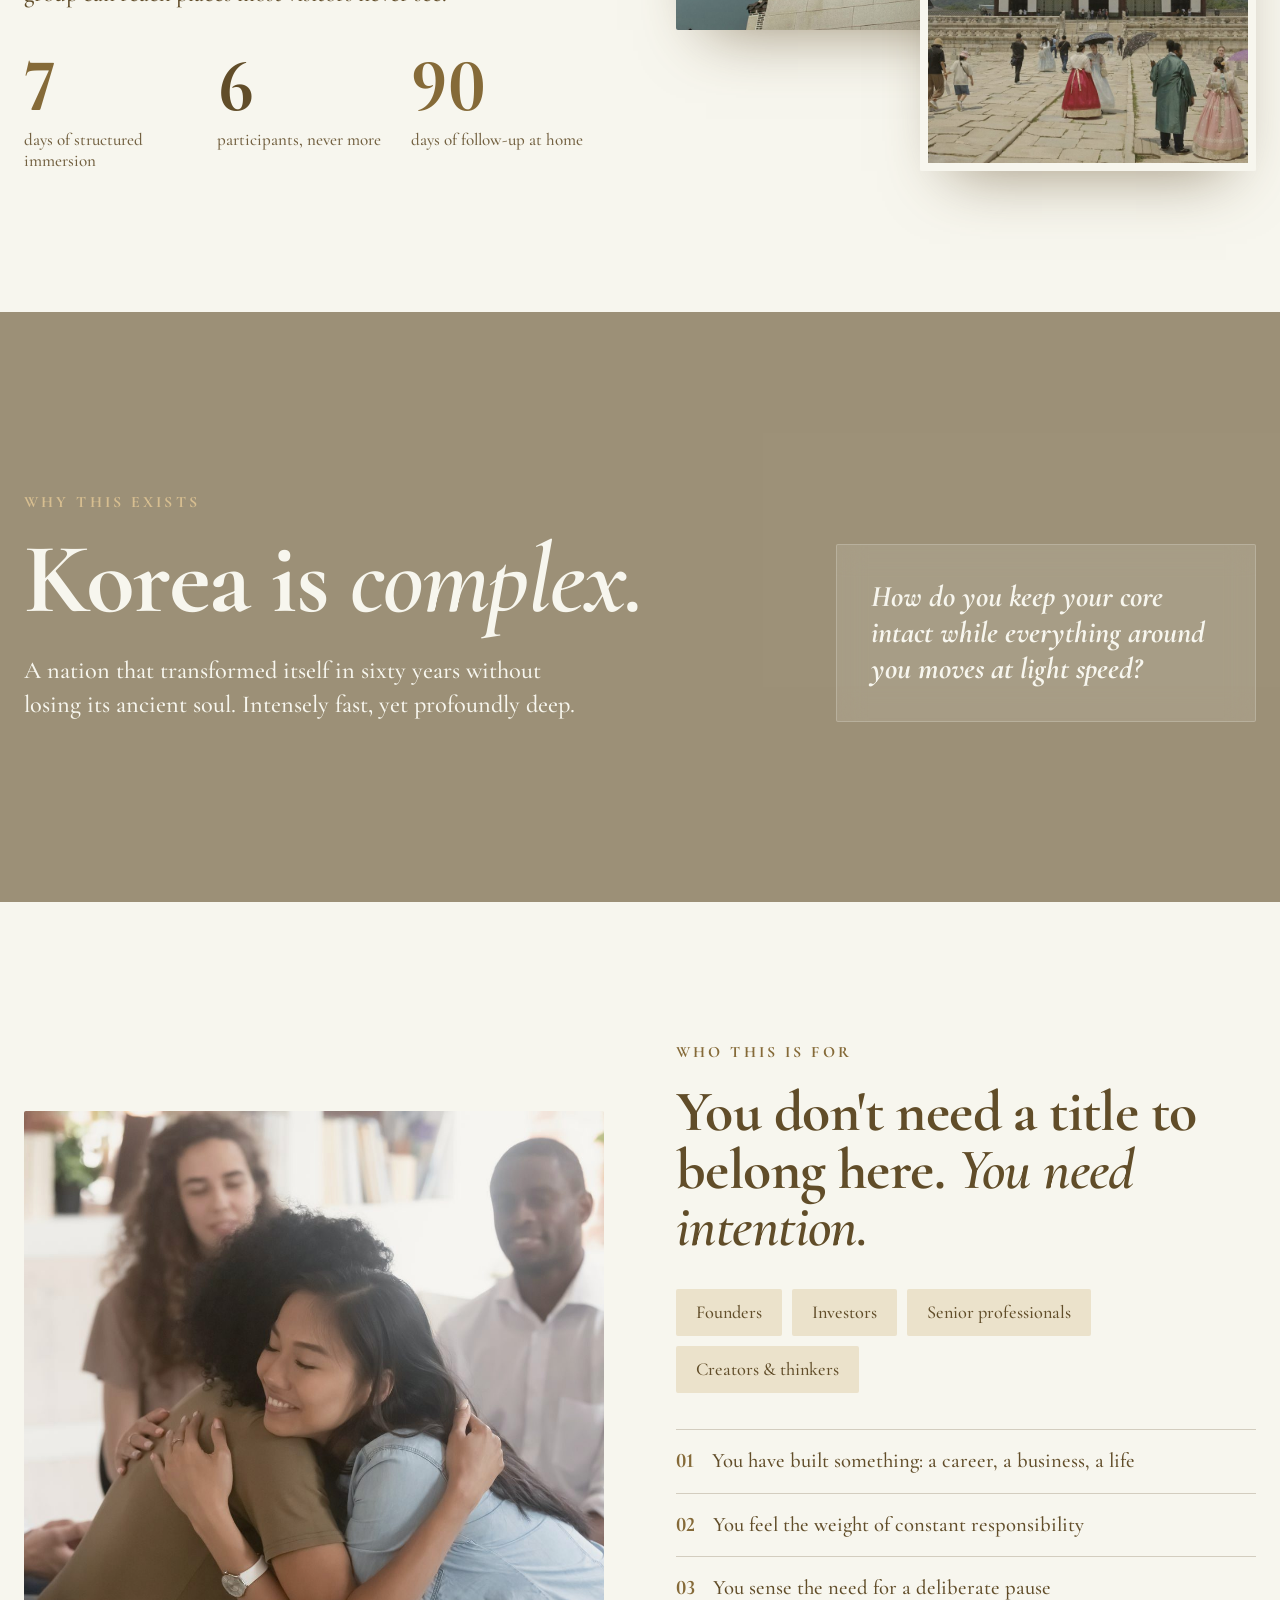
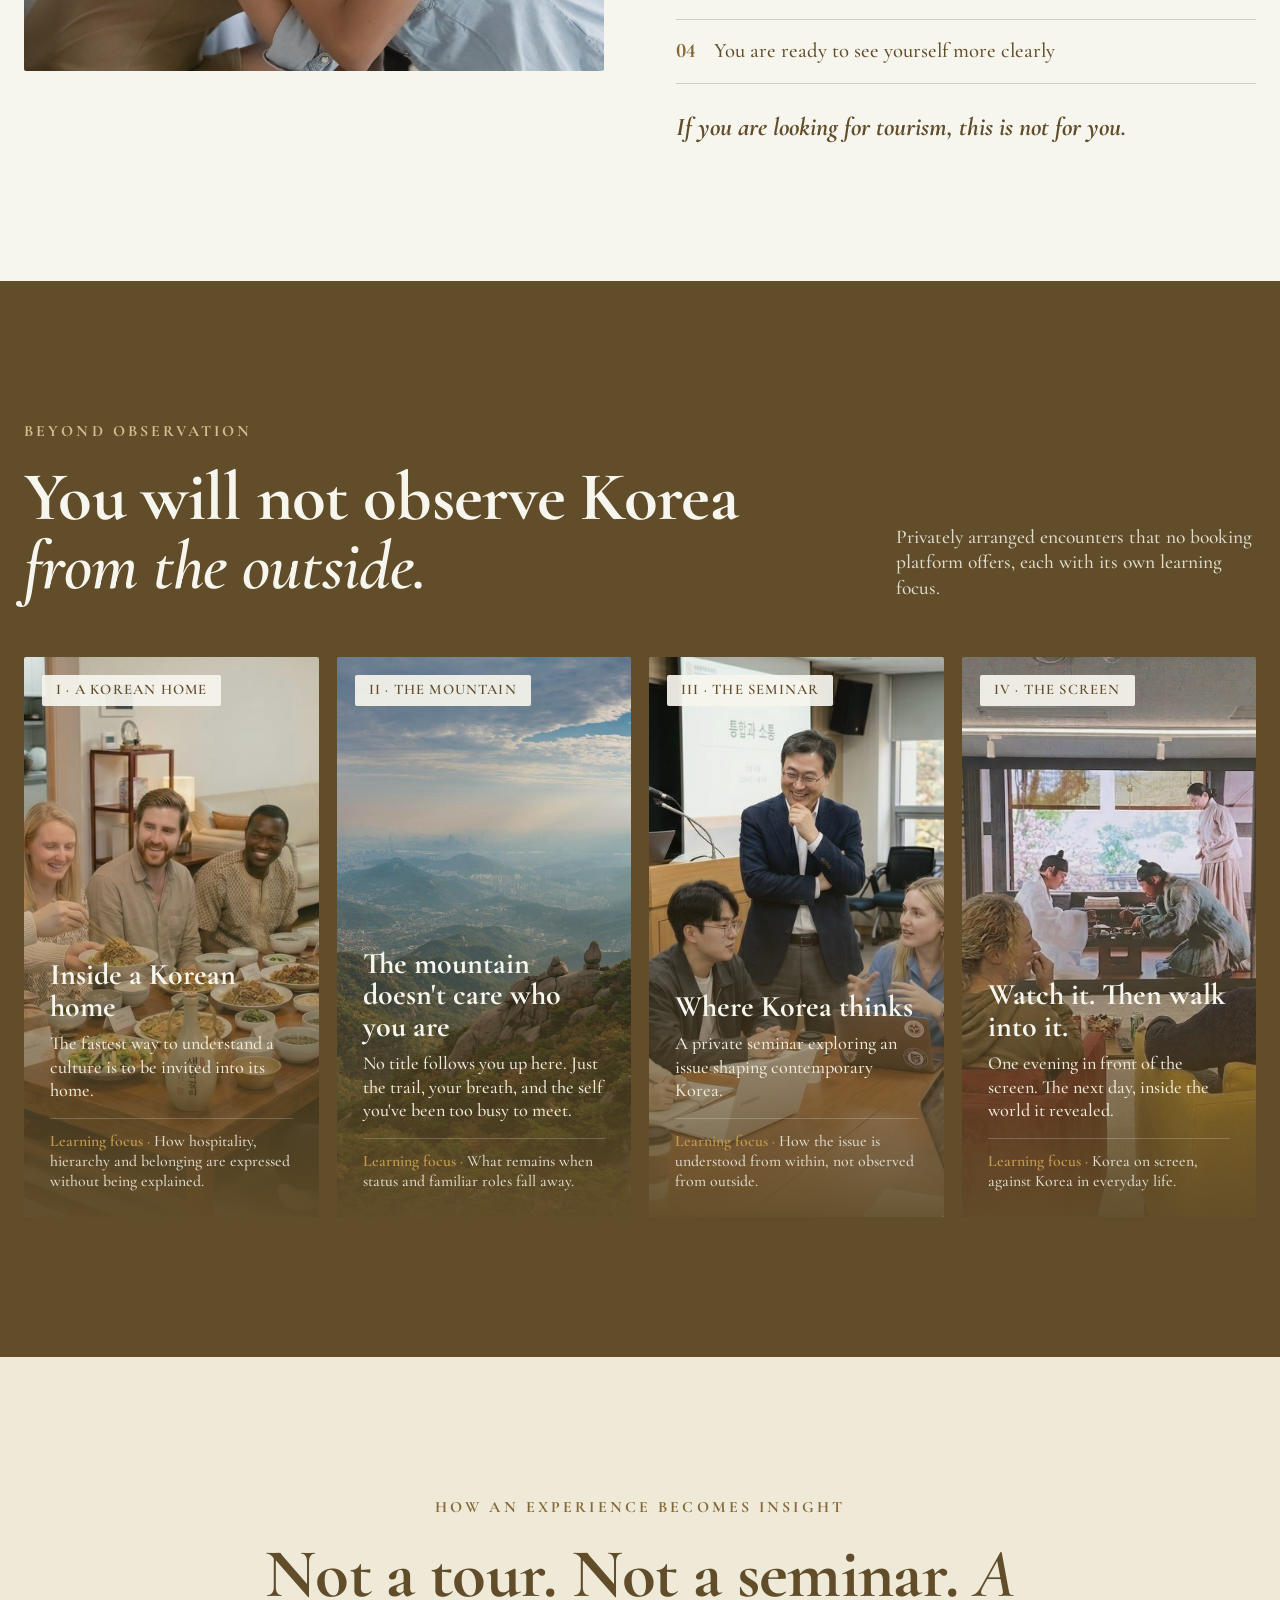
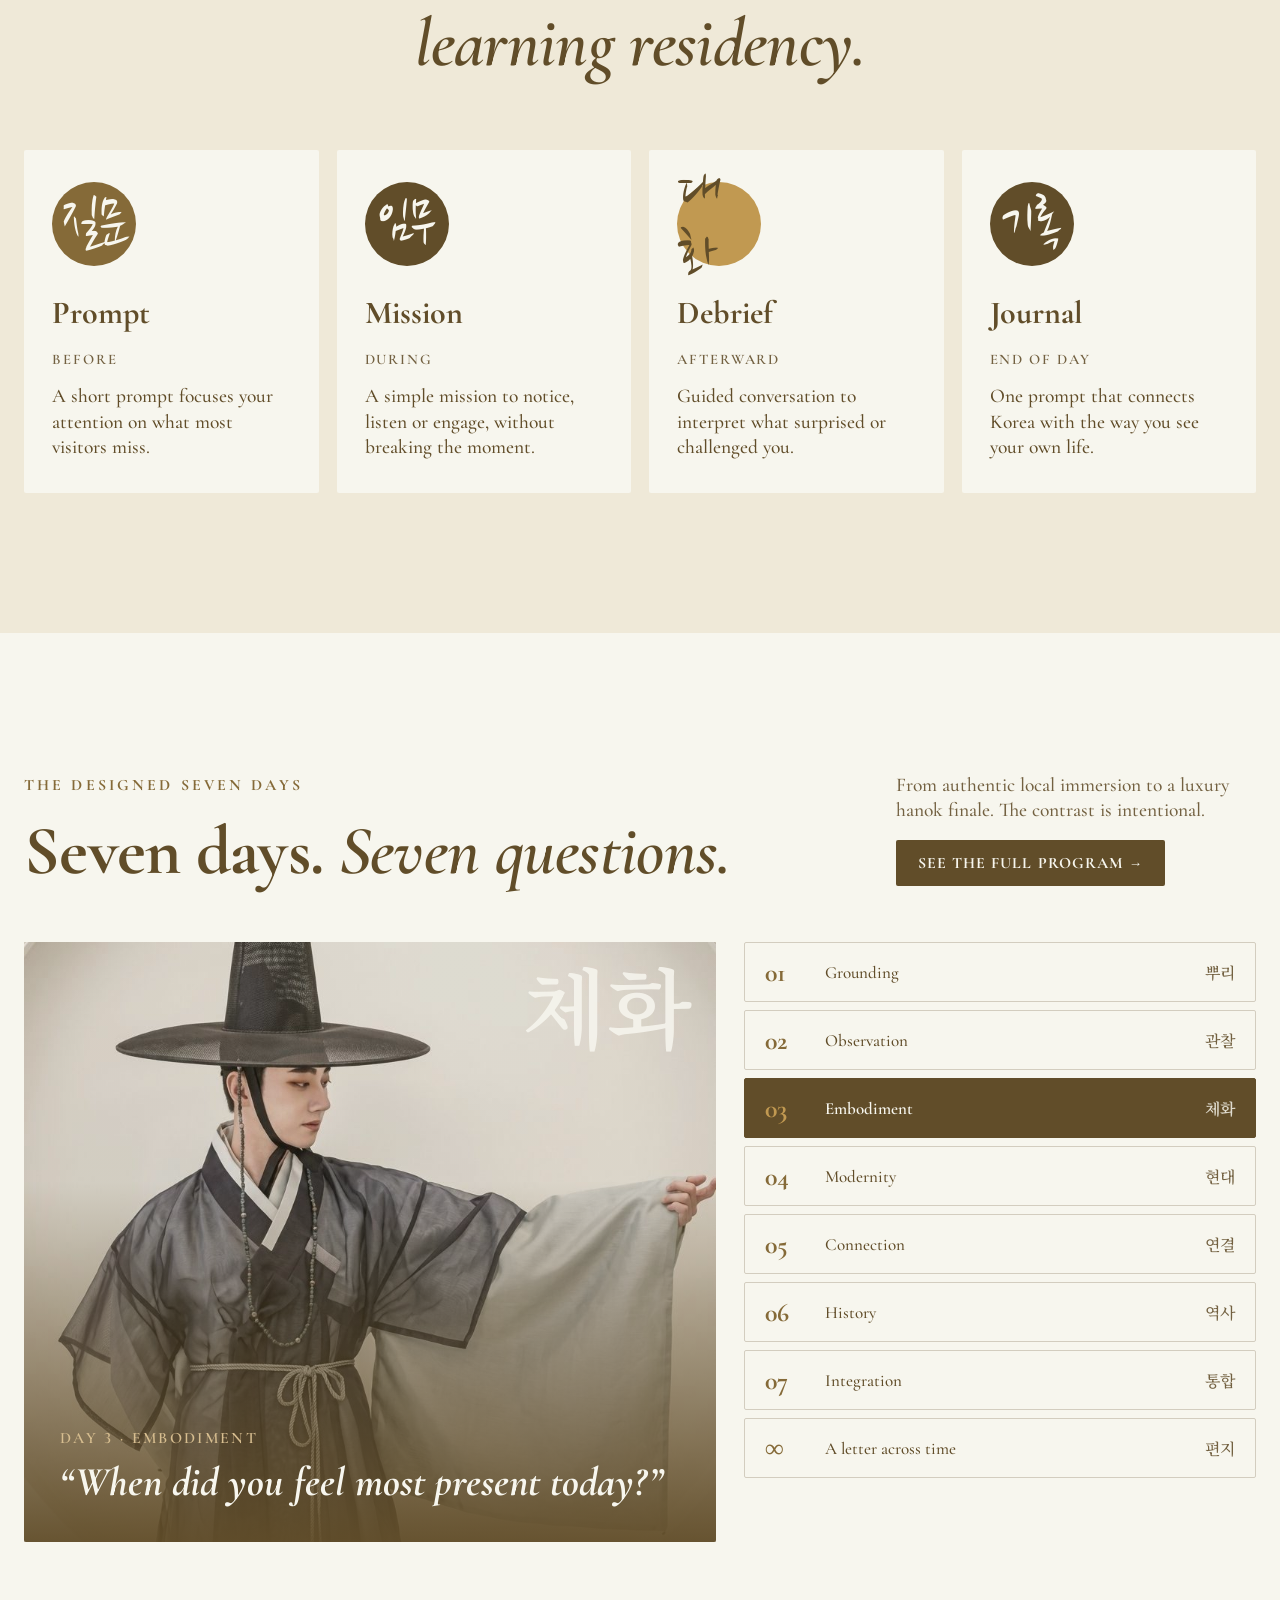
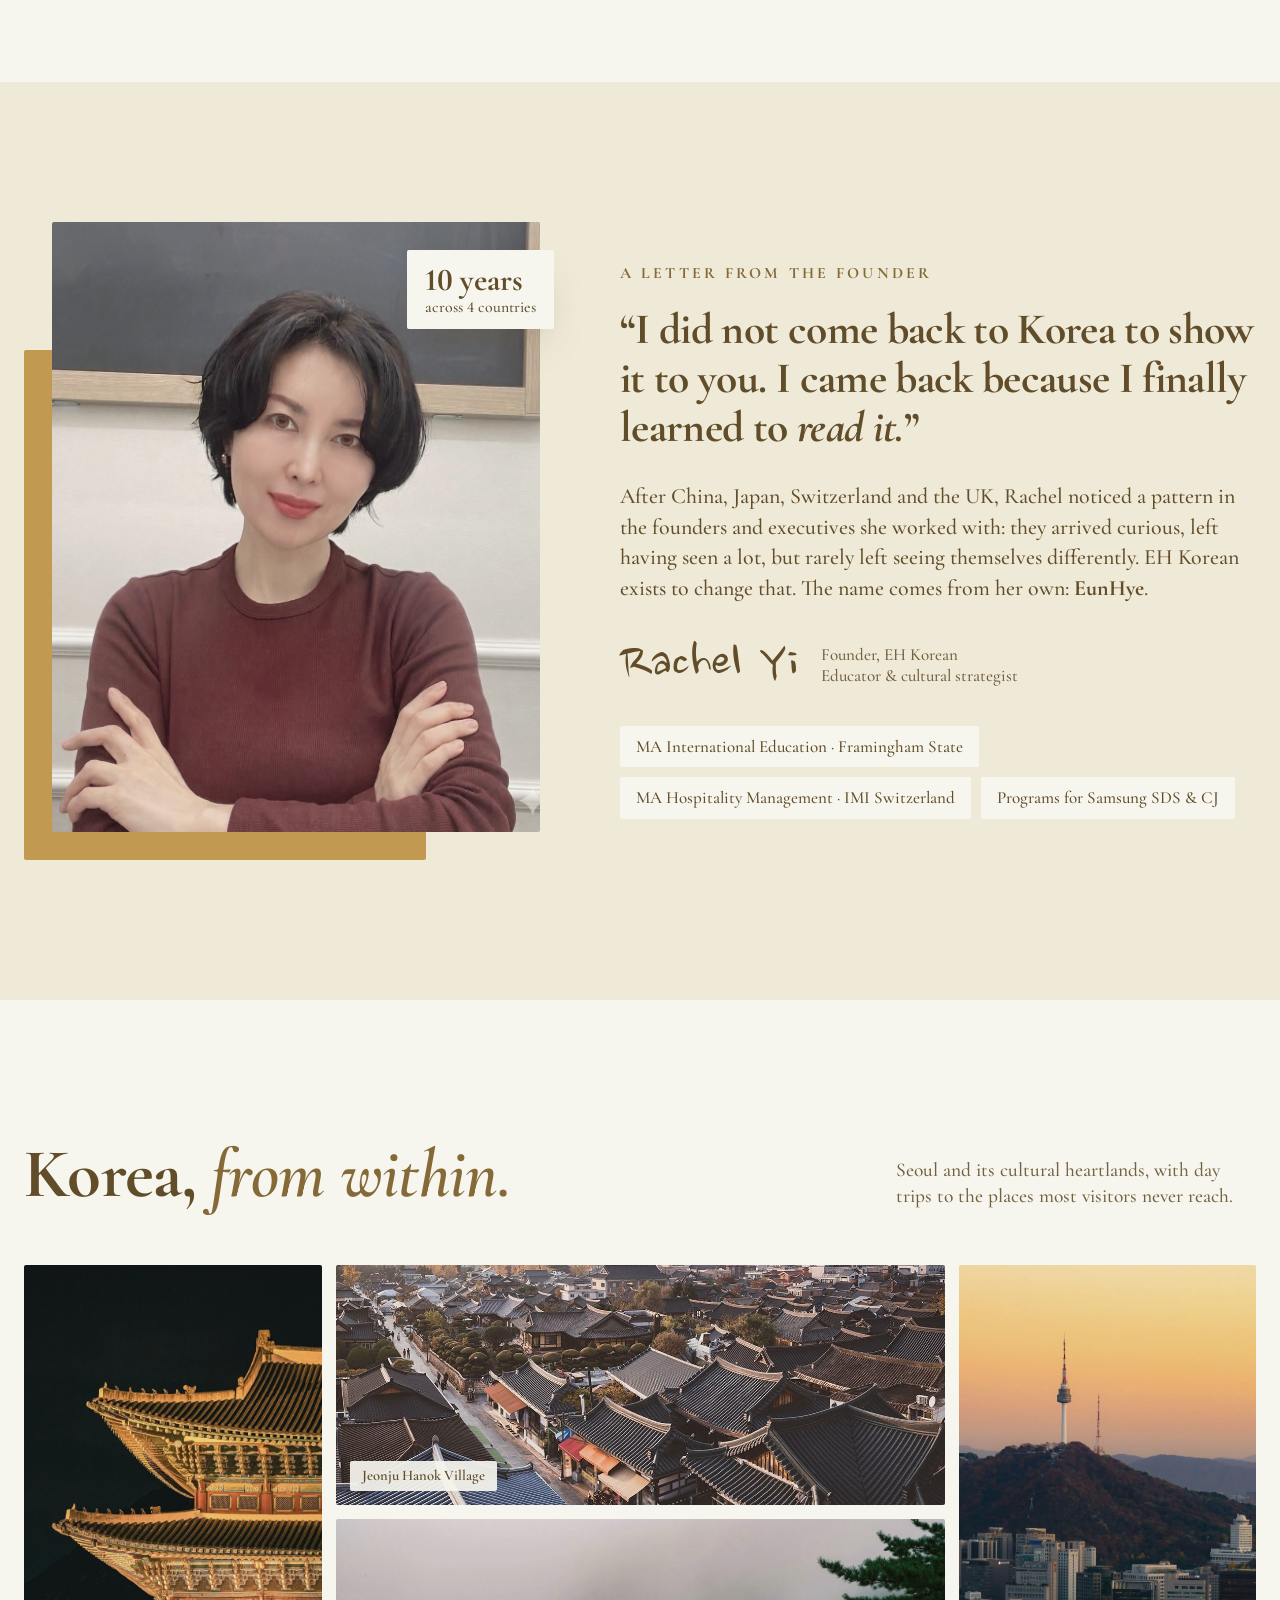
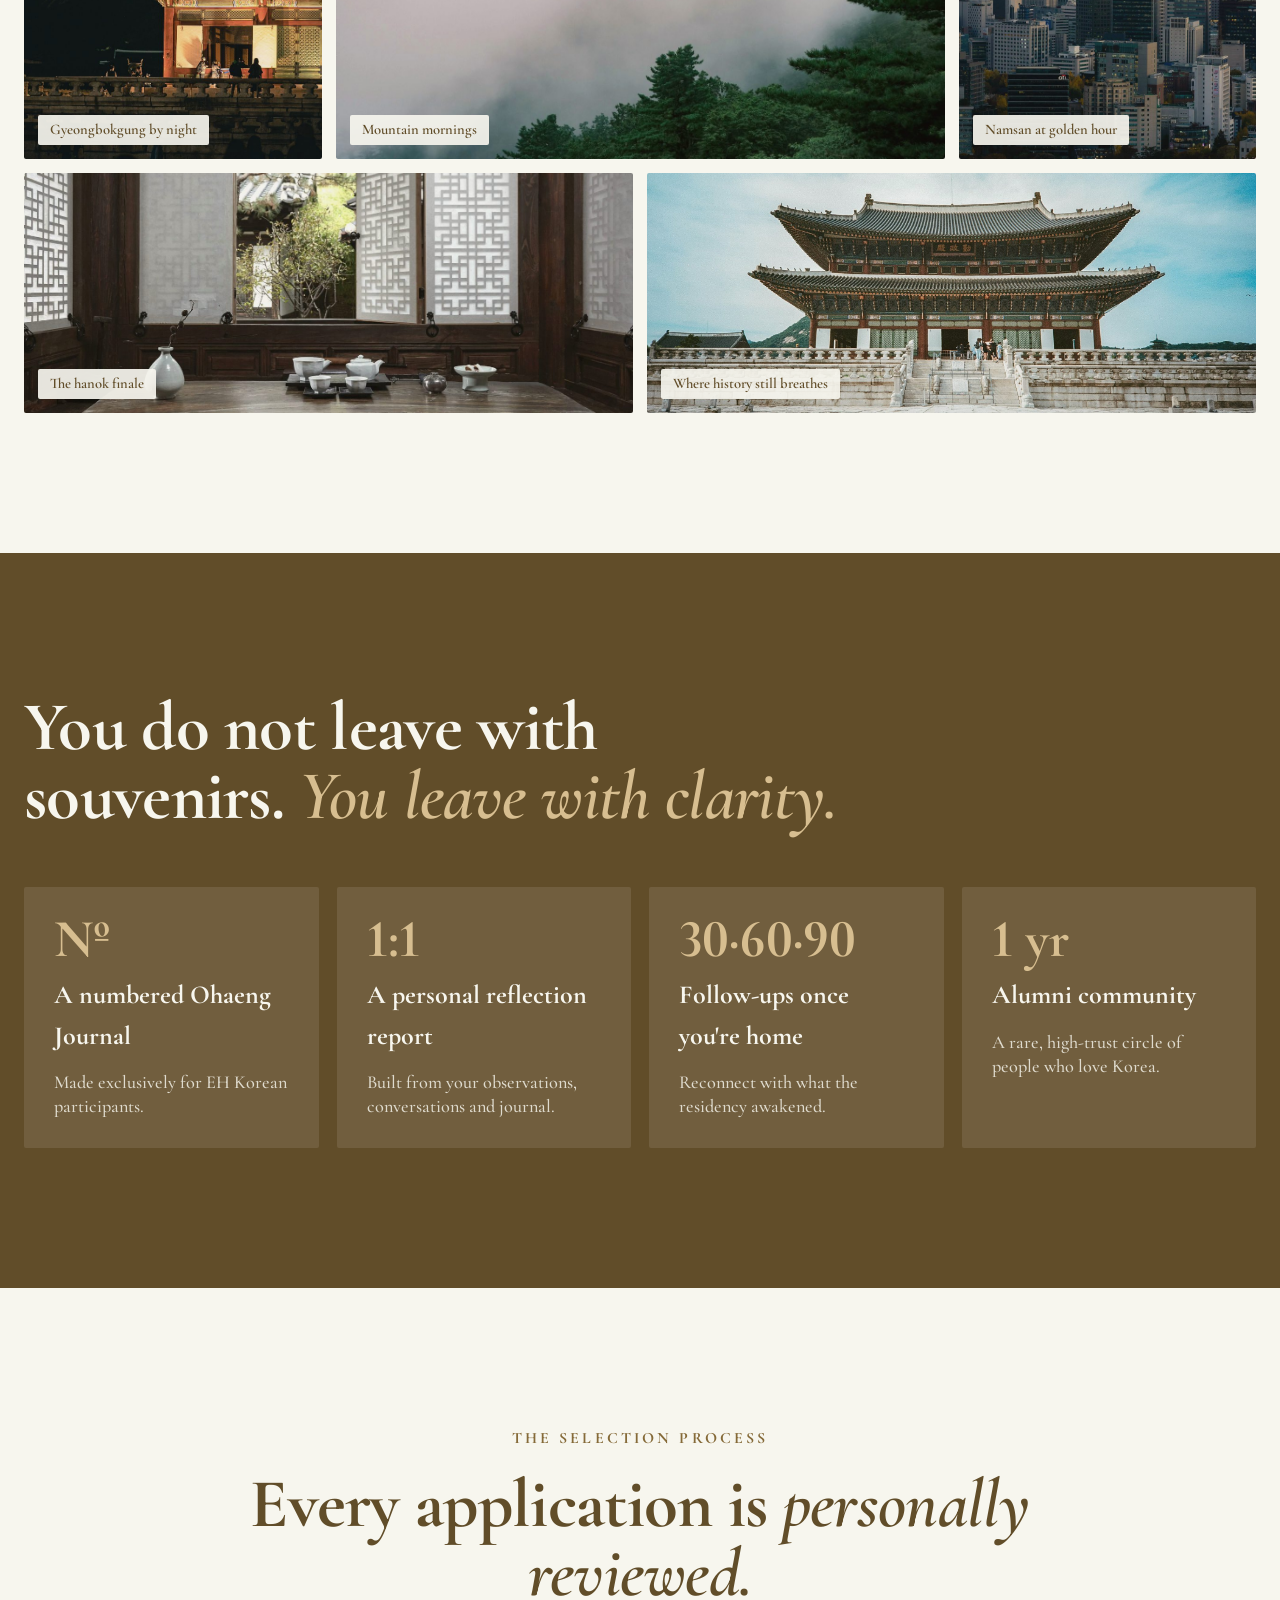
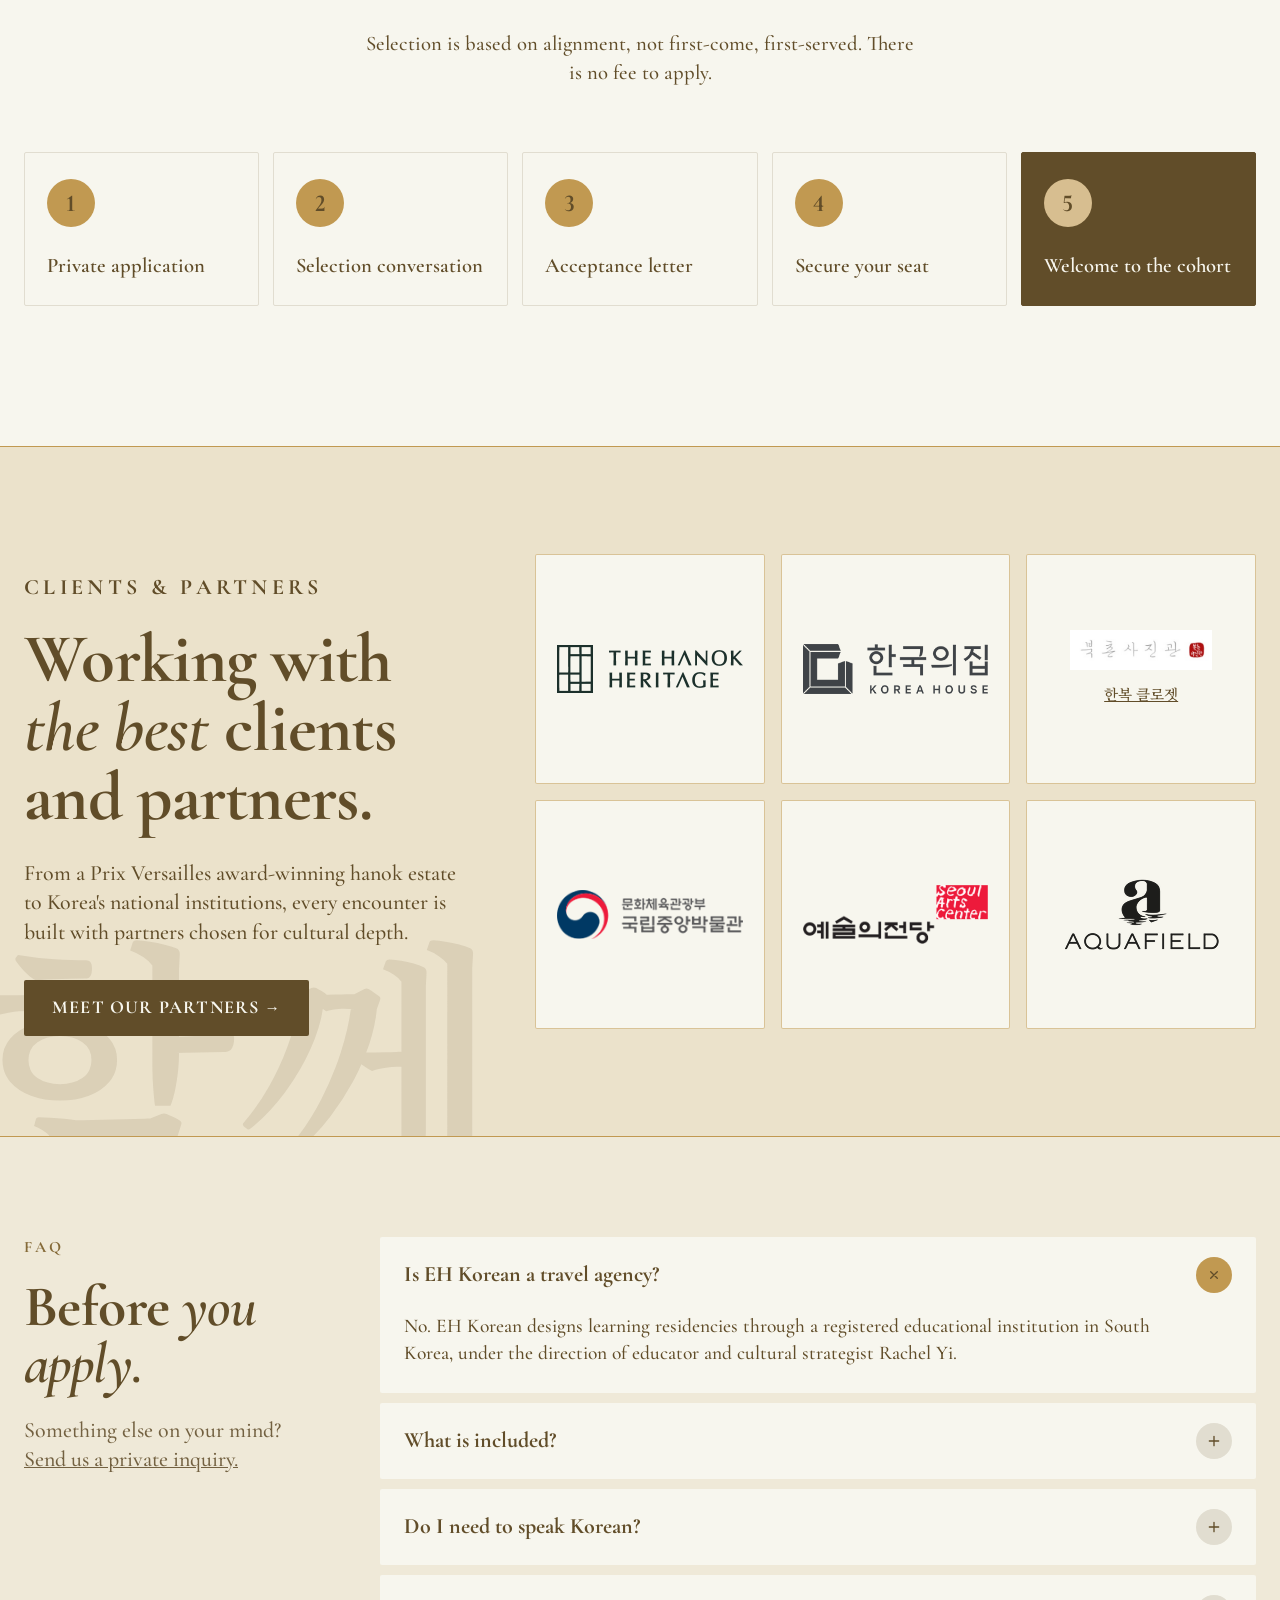
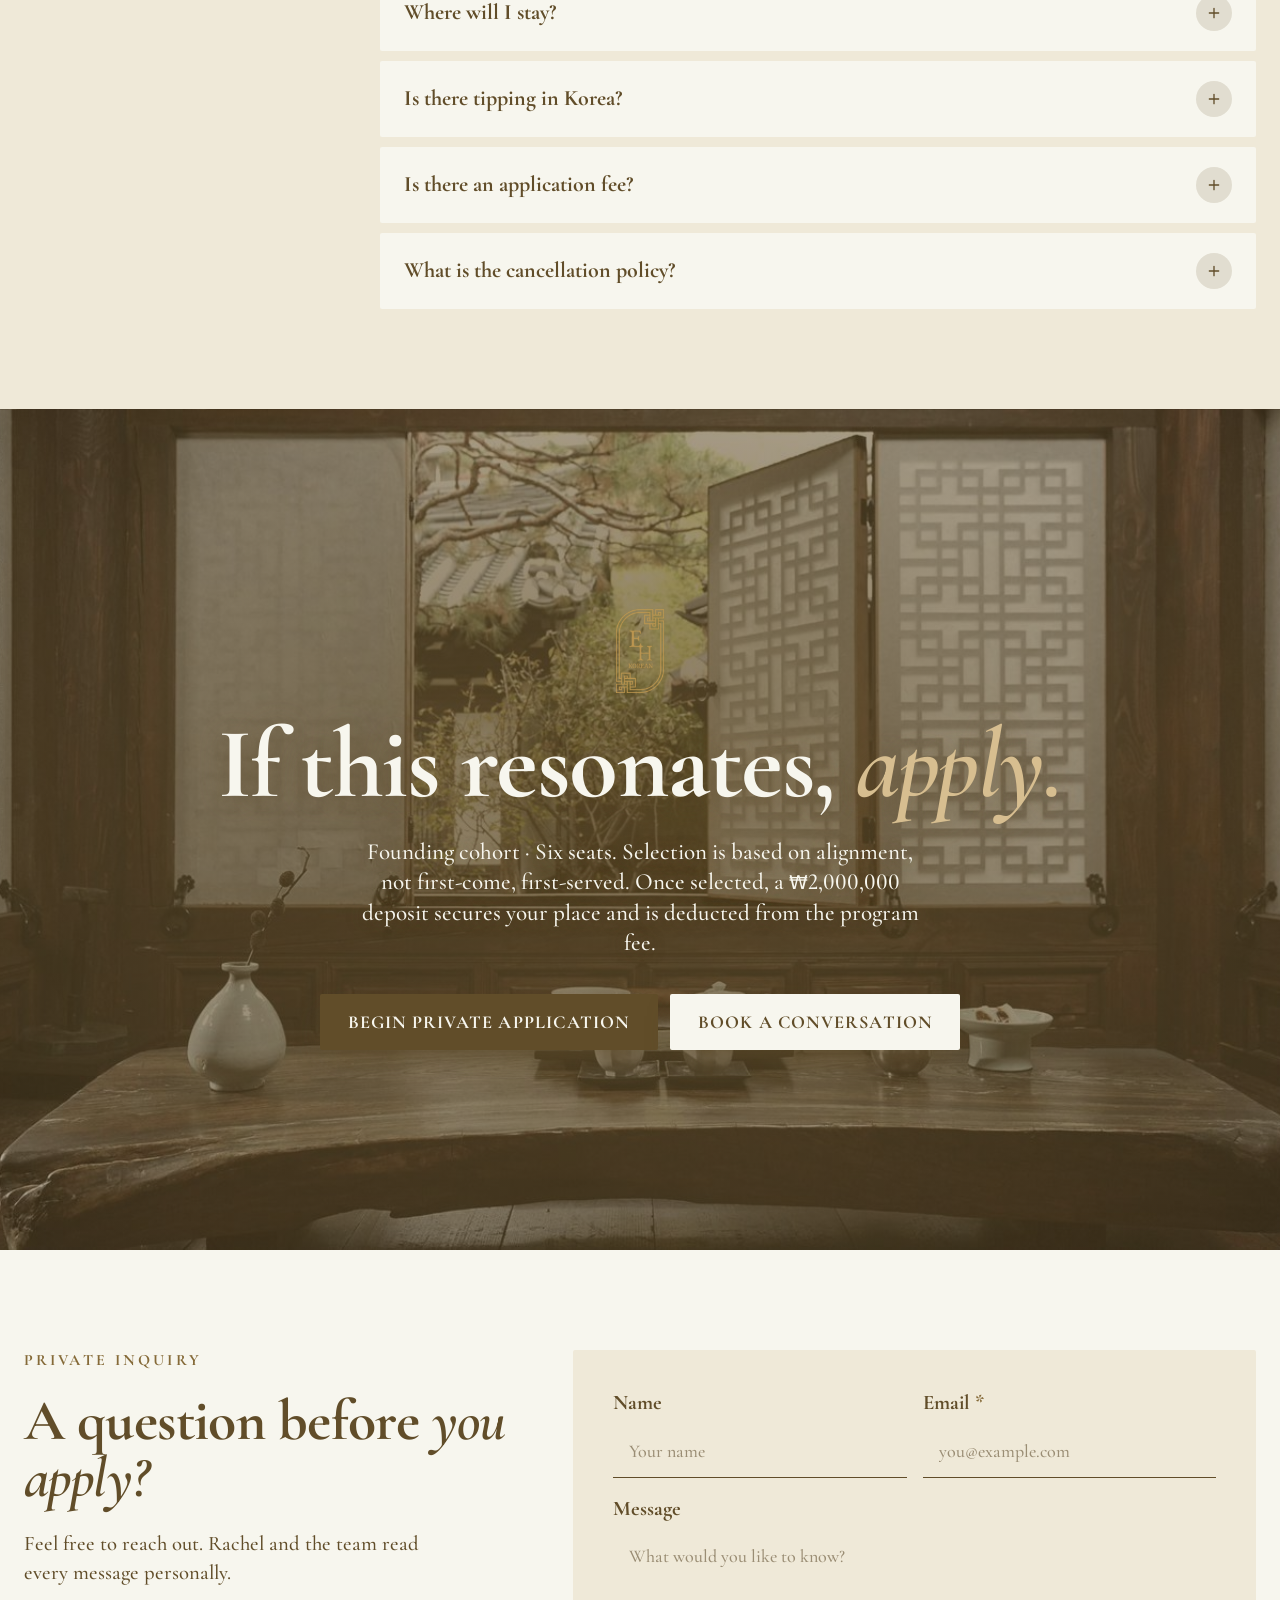
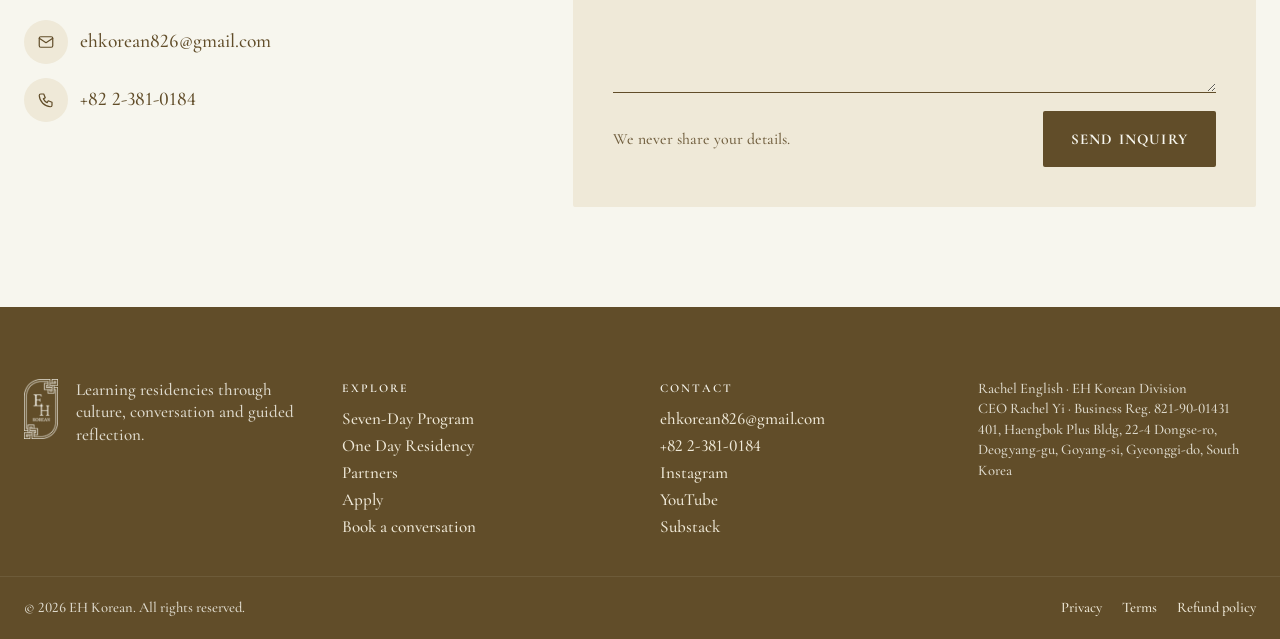
==== commit 2d061c5f: "Strict three-colour palette and audit fixes - Only #F7F6EE, #C19951 and #614D29 as hex values; every" ====
--- a/index.html
+++ b/index.html
@@ -9,11 +9,11 @@
 <meta property="og:site_name" content="EH Korean">
 <meta property="og:title" content="EH Korean: You came to see Korea. You'll leave seeing yourself.">
 <meta property="og:description" content="A seven-day learning residency in Korea. Six participants, by invitation.">
-<meta property="og:image" content="/images/og-image.jpg">
+<meta property="og:image" content="/images/og-image.jpg?v=2">
 <meta name="twitter:card" content="summary_large_image">
 <meta name="theme-color" content="#F7F6EE">
-<link rel="icon" type="image/png" href="/images/favicon.png">
-<link rel="apple-touch-icon" href="/images/apple-touch-icon.png">
+<link rel="icon" type="image/png" href="/images/favicon.png?v=2">
+<link rel="apple-touch-icon" href="/images/apple-touch-icon.png?v=2">
 <link rel="preconnect" href="https://fonts.googleapis.com">
 <link rel="preconnect" href="https://fonts.gstatic.com" crossorigin>
 <link href="https://fonts.googleapis.com/css2?family=Nanum+Brush+Script&family=Noto+Serif+KR:wght@400;600&display=swap" rel="stylesheet">
@@ -28,8 +28,8 @@
 <header class="site-header site-header--overlay">
   <div class="site-header__inner">
     <a class="site-header__logo" href="/" aria-label="EH Korean home">
-      <img class="logo-light" src="/images/logo-light.png" alt="EH Korean">
-      <img class="logo-dark" src="/images/logo-dark.png" alt="EH Korean">
+      <img class="logo-light" src="/images/logo-light.png?v=2" alt="EH Korean">
+      <img class="logo-dark" src="/images/logo-dark.png?v=2" alt="EH Korean">
     </a>
     <nav class="site-nav" aria-label="Main">
       <a href="#residency">The Residency</a>
@@ -48,11 +48,11 @@
 
 <!-- HERO -->
 <section class="hero" id="top" aria-label="EH Korean">
-  <div class="hero__slide is-on"><img src="/images/hero-hyangwonjeong.jpg" alt="Hyangwonjeong Pavilion at Gyeongbokgung in autumn" fetchpriority="high"></div>
-  <div class="hero__slide"><img src="/images/hero-sejong.jpg" alt="Statue of King Sejong, Gwanghwamun Square" loading="lazy"></div>
-  <div class="hero__slide"><img src="/images/hero-geunjeongjeon.jpg" alt="Geunjeongjeon Throne Hall, Gyeongbokgung" loading="lazy"></div>
-  <div class="hero__slide"><img src="/images/hero-bukhansan.jpg" alt="Bukhansan at golden hour" loading="lazy"></div>
-  <div class="hero__slide"><img src="/images/hero-seoul-night.jpg" alt="Seoul skyline after dark" loading="lazy"></div>
+  <div class="hero__slide is-on"><img src="/images/hero-hyangwonjeong.jpg?v=2" alt="Hyangwonjeong Pavilion at Gyeongbokgung in autumn" fetchpriority="high"></div>
+  <div class="hero__slide"><img src="/images/hero-sejong.jpg?v=2" alt="Statue of King Sejong, Gwanghwamun Square" loading="lazy"></div>
+  <div class="hero__slide"><img src="/images/hero-geunjeongjeon.jpg?v=2" alt="Geunjeongjeon Throne Hall, Gyeongbokgung" loading="lazy"></div>
+  <div class="hero__slide"><img src="/images/hero-bukhansan.jpg?v=2" alt="Bukhansan at golden hour" loading="lazy"></div>
+  <div class="hero__slide"><img src="/images/hero-seoul-night.jpg?v=2" alt="Seoul skyline after dark" loading="lazy"></div>
 
   <div class="hero__content">
     <div class="wrap">
@@ -103,8 +103,8 @@
       </div>
     </div>
     <div class="collage reveal">
-      <div class="collage__a zoom"><img class="cover" src="/images/g-eaves.jpg" alt="Painted eaves of a palace pavilion" loading="lazy"></div>
-      <div class="collage__b zoom"><img class="cover" src="/images/g-hanbok.jpg" alt="Visitors in hanbok at Gyeongbokgung" loading="lazy"></div>
+      <div class="collage__a zoom"><img class="cover" src="/images/g-eaves.jpg?v=2" alt="Painted eaves of a palace pavilion" loading="lazy"></div>
+      <div class="collage__b zoom"><img class="cover" src="/images/g-hanbok.jpg?v=2" alt="Visitors in hanbok at Gyeongbokgung" loading="lazy"></div>
       <div class="collage__seal" aria-hidden="true">초대<br>only</div>
     </div>
   </div>
@@ -125,15 +125,15 @@
 <!-- WHO -->
 <section class="section">
   <div class="wrap split">
-    <div class="who__img zoom reveal"><img class="cover" src="/images/cohort.jpg" alt="Participants embracing after a reflection session" loading="lazy"></div>
+    <div class="who__img zoom reveal"><img class="cover" src="/images/cohort.jpg?v=2" alt="Participants embracing after a reflection session" loading="lazy"></div>
     <div class="reveal">
       <p class="eyebrow">Who this is for</p>
       <h2 class="display display--md" style="margin-bottom:32px">You don't need a title to belong here. <em class="em-celadon">You need intention.</em></h2>
       <div class="tags">
-        <span style="background:#ECE6D6">Founders</span>
-        <span style="background:#ECE6D6">Investors</span>
-        <span style="background:#ECE6D6">Senior professionals</span>
-        <span style="background:#ECE6D6">Creators &amp; thinkers</span>
+        <span>Founders</span>
+        <span>Investors</span>
+        <span>Senior professionals</span>
+        <span>Creators &amp; thinkers</span>
       </div>
       <ul class="numlist">
         <li><span>01</span>You have built something: a career, a business, a life</li>
@@ -151,14 +151,14 @@
   <div class="wrap">
     <div class="section-head reveal">
       <div>
-        <p class="eyebrow" style="color:#C19951">Beyond observation</p>
+        <p class="eyebrow" style="color:var(--gold-on-dark)">Beyond observation</p>
         <h2 class="display" style="max-width:820px">You will not observe Korea <em>from the outside.</em></h2>
       </div>
       <p class="section-head__aside">Privately arranged encounters that no booking platform offers, each with its own learning focus.</p>
     </div>
     <div class="cards-4">
       <article class="exp-card zoom shade-bottom reveal">
-        <img class="cover" src="/images/exp-home.jpg" alt="Guests sharing a meal on the floor of a Korean home" loading="lazy">
+        <img class="cover" src="/images/exp-home.jpg?v=2" alt="Guests sharing a meal on the floor of a Korean home" loading="lazy">
         <span class="exp-card__tag">I · A KOREAN HOME</span>
         <div class="exp-card__body">
           <h3>Inside a Korean home</h3>
@@ -167,7 +167,7 @@
         </div>
       </article>
       <article class="exp-card zoom shade-bottom reveal">
-        <img class="cover" src="/images/exp-mountain.jpg" alt="View over Korean mountain ridges" loading="lazy">
+        <img class="cover" src="/images/exp-mountain.jpg?v=2" alt="View over Korean mountain ridges" loading="lazy">
         <span class="exp-card__tag">II · THE MOUNTAIN</span>
         <div class="exp-card__body">
           <h3>The mountain doesn't care who you are</h3>
@@ -176,7 +176,7 @@
         </div>
       </article>
       <article class="exp-card zoom shade-bottom reveal">
-        <img class="cover" src="/images/exp-think.jpg" alt="Private seminar around a table" loading="lazy">
+        <img class="cover" src="/images/exp-think.jpg?v=2" alt="Private seminar around a table" loading="lazy">
         <span class="exp-card__tag">III · THE SEMINAR</span>
         <div class="exp-card__body">
           <h3>Where Korea thinks</h3>
@@ -185,7 +185,7 @@
         </div>
       </article>
       <article class="exp-card zoom shade-bottom reveal">
-        <img class="cover" src="/images/exp-screen.jpg" alt="Participants watching a Korean drama on a large screen" loading="lazy">
+        <img class="cover" src="/images/exp-screen.jpg?v=2" alt="Participants watching a Korean drama on a large screen" loading="lazy">
         <span class="exp-card__tag">IV · THE SCREEN</span>
         <div class="exp-card__body">
           <h3>Watch it. Then walk into it.</h3>
@@ -205,10 +205,10 @@
       <h2 class="display">Not a tour. Not a seminar. <em class="em-celadon">A learning residency.</em></h2>
     </div>
     <div class="cards-4 cards-4--tight">
-      <div class="method-card reveal"><span class="method-card__seal" style="background:var(--accent);color:#fff">질문</span><h3>Prompt</h3><p class="when">Before</p><p>A short prompt focuses your attention on what most visitors miss.</p></div>
-      <div class="method-card reveal"><span class="method-card__seal" style="background:var(--ink);color:#fff">임무</span><h3>Mission</h3><p class="when">During</p><p>A simple mission to notice, listen or engage, without breaking the moment.</p></div>
+      <div class="method-card reveal"><span class="method-card__seal" style="background:var(--accent);color:var(--bg)">질문</span><h3>Prompt</h3><p class="when">Before</p><p>A short prompt focuses your attention on what most visitors miss.</p></div>
+      <div class="method-card reveal"><span class="method-card__seal" style="background:var(--ink);color:var(--bg)">임무</span><h3>Mission</h3><p class="when">During</p><p>A simple mission to notice, listen or engage, without breaking the moment.</p></div>
       <div class="method-card reveal"><span class="method-card__seal" style="background:var(--brand-gold);color:var(--on-gold)">대화</span><h3>Debrief</h3><p class="when">Afterward</p><p>Guided conversation to interpret what surprised or challenged you.</p></div>
-      <div class="method-card reveal"><span class="method-card__seal" style="background:var(--deep);color:#fff">기록</span><h3>Journal</h3><p class="when">End of day</p><p>One prompt that connects Korea with the way you see your own life.</p></div>
+      <div class="method-card reveal"><span class="method-card__seal" style="background:var(--deep);color:var(--bg)">기록</span><h3>Journal</h3><p class="when">End of day</p><p>One prompt that connects Korea with the way you see your own life.</p></div>
     </div>
   </div>
 </section>
@@ -243,7 +243,7 @@
 <section class="section bg-sand" id="founder">
   <div class="wrap split" style="gap:80px">
     <div class="founder__photo reveal" style="flex:1 1 400px">
-      <div class="founder__frame zoom"><img class="cover" src="/images/rachel.jpg" alt="Rachel Yi, founder of EH Korean" loading="lazy"></div>
+      <div class="founder__frame zoom"><img class="cover" src="/images/rachel.jpg?v=2" alt="Rachel Yi, founder of EH Korean" loading="lazy"></div>
       <span class="founder__badge"><strong>10 years</strong>across 4 countries</span>
     </div>
     <div class="reveal" style="flex:1 1 520px">
@@ -271,12 +271,12 @@
       <p class="section-head__aside">Seoul and its cultural heartlands, with day trips to the places most visitors never reach.</p>
     </div>
     <div class="mosaic">
-      <figure class="m1 zoom reveal"><img class="cover" src="/images/g-palace-night.jpg" alt="Gyeongbokgung Palace at night" loading="lazy"><figcaption>Gyeongbokgung by night</figcaption></figure>
-      <figure class="m2 zoom reveal"><img class="cover" src="/images/g-jeonju.jpg" alt="Rooftops of Jeonju Hanok Village" loading="lazy"><figcaption>Jeonju Hanok Village</figcaption></figure>
-      <figure class="m3 zoom reveal"><img class="cover" src="/images/g-namsan.jpg" alt="Namsan Tower over Seoul at sunset" loading="lazy"><figcaption>Namsan at golden hour</figcaption></figure>
-      <figure class="m4 zoom reveal"><img class="cover" src="/images/g-fog.jpg" alt="Pine forest in mountain fog" loading="lazy"><figcaption>Mountain mornings</figcaption></figure>
-      <figure class="m5 zoom reveal"><img class="cover" src="/images/g-hanok-interior.jpg" alt="Tea table in a hanok facing a garden" loading="lazy"><figcaption>The hanok finale</figcaption></figure>
-      <figure class="m6 zoom reveal"><img class="cover" src="/images/hero-geunjeongjeon.jpg" alt="Geunjeongjeon Hall at Gyeongbokgung" loading="lazy"><figcaption>Where history still breathes</figcaption></figure>
+      <figure class="m1 zoom reveal"><img class="cover" src="/images/g-palace-night.jpg?v=2" alt="Gyeongbokgung Palace at night" loading="lazy"><figcaption>Gyeongbokgung by night</figcaption></figure>
+      <figure class="m2 zoom reveal"><img class="cover" src="/images/g-jeonju.jpg?v=2" alt="Rooftops of Jeonju Hanok Village" loading="lazy"><figcaption>Jeonju Hanok Village</figcaption></figure>
+      <figure class="m3 zoom reveal"><img class="cover" src="/images/g-namsan.jpg?v=2" alt="Namsan Tower over Seoul at sunset" loading="lazy"><figcaption>Namsan at golden hour</figcaption></figure>
+      <figure class="m4 zoom reveal"><img class="cover" src="/images/g-fog.jpg?v=2" alt="Pine forest in mountain fog" loading="lazy"><figcaption>Mountain mornings</figcaption></figure>
+      <figure class="m5 zoom reveal"><img class="cover" src="/images/g-hanok-interior.jpg?v=2" alt="Tea table in a hanok facing a garden" loading="lazy"><figcaption>The hanok finale</figcaption></figure>
+      <figure class="m6 zoom reveal"><img class="cover" src="/images/hero-geunjeongjeon.jpg?v=2" alt="Geunjeongjeon Hall at Gyeongbokgung" loading="lazy"><figcaption>Where history still breathes</figcaption></figure>
     </div>
   </div>
 </section>
@@ -325,12 +325,12 @@
       <a class="btn btn--ink" href="/partners" style="margin-top:32px">Meet our partners →</a>
     </div>
     <div class="logo-grid">
-      <a class="logo-tile" href="/partners#hanok-heritage"><img src="/images/partner-hanok-heritage.png" alt="The Hanok Heritage" loading="lazy"></a>
-      <a class="logo-tile" href="/partners#korea-house"><img src="/images/partner-korea-house.png" alt="Korea House" loading="lazy"></a>
-      <a class="logo-tile" href="/partners#bukchon"><img src="/images/partner-bukchon.jpg" alt="Bukchon Photo Studio" style="max-height:40px" loading="lazy"><span>한복 클로젯</span></a>
-      <a class="logo-tile" href="/partners#national-museum"><img src="/images/partner-national-museum.png" alt="National Museum of Korea" style="max-height:56px" loading="lazy"></a>
-      <a class="logo-tile" href="/partners#seoul-arts-center"><img src="/images/partner-seoul-arts-center.png" alt="Seoul Arts Center" loading="lazy"></a>
-      <a class="logo-tile" href="/partners#aquafield"><img src="/images/partner-aquafield.png" alt="Aquafield" style="max-height:72px" loading="lazy"></a>
+      <a class="logo-tile" href="/partners#hanok-heritage"><img src="/images/partner-hanok-heritage.png?v=2" alt="The Hanok Heritage" loading="lazy"></a>
+      <a class="logo-tile" href="/partners#korea-house"><img src="/images/partner-korea-house.png?v=2" alt="Korea House" loading="lazy"></a>
+      <a class="logo-tile" href="/partners#bukchon"><img src="/images/partner-bukchon.jpg?v=2" alt="Bukchon Photo Studio" style="max-height:40px" loading="lazy"><span>한복 클로젯</span></a>
+      <a class="logo-tile" href="/partners#national-museum"><img src="/images/partner-national-museum.png?v=2" alt="National Museum of Korea" style="max-height:56px" loading="lazy"></a>
+      <a class="logo-tile" href="/partners#seoul-arts-center"><img src="/images/partner-seoul-arts-center.png?v=2" alt="Seoul Arts Center" loading="lazy"></a>
+      <a class="logo-tile" href="/partners#aquafield"><img src="/images/partner-aquafield.png?v=2" alt="Aquafield" style="max-height:72px" loading="lazy"></a>
     </div>
   </div>
 </section>
@@ -379,7 +379,7 @@
 <!-- FINAL CTA -->
 <section class="final-cta" id="apply">
   <div class="final-cta__inner">
-    <img src="/images/logo-gold.png" alt="" loading="lazy">
+    <img src="/images/logo-gold.png?v=2" alt="" loading="lazy">
     <h2 class="display display--xl">If this resonates, <em class="em-peach">apply.</em></h2>
     <p>Founding cohort · Six seats. Selection is based on alignment, not first-come, first-served. Once selected, a ₩2,000,000 deposit secures your place and is deducted from the program fee.</p>
     <div class="btn-row" style="justify-content:center;margin-top:10px">
@@ -426,7 +426,7 @@
 
 <footer class="site-footer">
   <div class="wrap site-footer__grid">
-    <div class="site-footer__brand"><img src="/images/logo-light.png" alt="EH Korean" loading="lazy"><p>Learning residencies through culture, conversation and guided reflection.</p></div>
+    <div class="site-footer__brand"><img src="/images/logo-light.png?v=2" alt="EH Korean" loading="lazy"><p>Learning residencies through culture, conversation and guided reflection.</p></div>
     <div>
       <h3>Explore</h3>
       <ul><li><a href="/program">Seven-Day Program</a></li><li><a href="/one-day">One Day Residency</a></li><li><a href="/partners">Partners</a></li><li><a href="/apply">Apply</a></li><li><a href="/book">Book a conversation</a></li></ul>
--- a/assets/css/main.css
+++ b/assets/css/main.css
@@ -3,25 +3,32 @@
    ========================================================= */
 
 :root {
+  /* EH Korean visual identity: three colours only.
+     Every other shade below is a mix or an opacity of these three. */
   --bg: #F7F6EE;
-  --bg-2: #EFEBDD;
-  --surface: #FFFFFF;
+  --brand-gold: #C19951;
   --ink: #614D29;
-  --body: #614D29;
-  --muted: #76644A;
-  --line: #DDD4BE;
-  --line-soft: #E7E0CC;
-  /* Brand: background #F7F6EE · accent #C19951 · text #614D29 · Cormorant Garamond Bold */
-  --brand-gold: #C19951;     /* fills, lines, large text on dark backgrounds */
-  --brand-gold-hover: #D0AC6A;
-  --accent: #7F6233;         /* gold tone dark enough for small text on cream (WCAG AA) */
-  --deep: #614D29;           /* dark sections use the brand text colour */
-  --on-gold: #2A2012;        /* text placed on gold */
-  --celadon: #614D29;
-  --gold: #7F6233;
-  --navy: #3A2E1A;
-  --olive: #C19951;
-  --peach: #D9C29A;
+
+  --bg-2: color-mix(in srgb, var(--brand-gold) 14%, var(--bg));
+  --tint: color-mix(in srgb, var(--brand-gold) 22%, var(--bg));
+  --surface: var(--bg);
+  --body: var(--ink);
+  --muted: color-mix(in srgb, var(--ink) 88%, var(--bg));
+  --line: color-mix(in srgb, var(--ink) 24%, var(--bg));
+  --line-soft: color-mix(in srgb, var(--ink) 15%, var(--bg));
+  --brand-gold-hover: color-mix(in srgb, var(--brand-gold) 82%, var(--bg));
+  --accent: color-mix(in srgb, var(--brand-gold) 38%, var(--ink));   /* gold tone for small text, ~#83683A, AA on cream */
+  --deep: var(--ink);
+  --on-gold: var(--ink);
+  --on-dark: var(--bg);
+  --on-dark-soft: color-mix(in srgb, var(--bg) 84%, var(--ink));
+  --gold-on-dark: color-mix(in srgb, var(--brand-gold) 60%, var(--bg));
+  --placeholder: color-mix(in srgb, var(--ink) 62%, var(--bg));
+  --celadon: var(--ink);
+  --gold: var(--ink);
+  --navy: var(--ink);
+  --olive: var(--brand-gold);
+  --peach: var(--gold-on-dark);
 
   --font-display: "Cormorant Garamond", "Cormorant", Georgia, serif;
   --font-body: "Cormorant Garamond", "Cormorant", Georgia, serif;
@@ -57,7 +64,7 @@
 
 .skip-link {
   position: absolute; left: -999px; top: 8px; z-index: 100;
-  padding: 10px 16px; background: var(--ink); color: #fff; border-radius: 2px;
+  padding: 10px 16px; background: var(--ink); color: var(--bg); border-radius: 2px;
 }
 .skip-link:focus { left: 8px; }
 
@@ -72,8 +79,8 @@
 .bg-cream { background: var(--bg); }
 .bg-sand { background: var(--bg-2); }
 .bg-ink { background: var(--deep); color: #F7F6EE; }
-.bg-celadon { background: var(--celadon); color: #fff; }
-.bg-olive { background: var(--brand-gold); color: var(--on-gold); }
+.bg-celadon { background: var(--celadon); color: var(--bg); }
+.bg-olive { background: var(--tint); color: var(--ink); border-top: 1px solid var(--brand-gold); border-bottom: 1px solid var(--brand-gold); }
 
 /* ---------- Type ---------- */
 .eyebrow {
@@ -91,8 +98,8 @@
 .display em { font-style: italic; font-weight: 600; }
 .em-celadon { color: var(--celadon); }
 .em-accent { color: var(--accent); }
-.em-peach { color: #D9C29A; }
-.em-gold { color: #D9C29A; }
+.em-peach { color: var(--gold-on-dark); }
+.em-gold { color: var(--gold-on-dark); }
 .lead { font-size: 19px; line-height: 1.7; color: var(--body); }
 .muted { color: var(--muted); }
 .kr { font-family: var(--font-kr); }
@@ -103,7 +110,7 @@
   gap: 24px; margin-bottom: 56px;
 }
 .section-head__aside { max-width: 360px; font-size: 16px; line-height: 1.6; color: var(--muted); }
-.bg-ink .section-head__aside { color: #CFC3A8; }
+.bg-ink .section-head__aside { color: var(--on-dark-soft); }
 .center { text-align: center; }
 .center-block { max-width: 860px; margin: 0 auto 72px; text-align: center; }
 
@@ -116,31 +123,32 @@
 }
 .btn:hover { transform: translateY(-2px); }
 .btn--sm { min-height: 46px; padding: 0 22px; font-size: 14px; }
-.btn--accent { background: var(--brand-gold); color: var(--on-gold); }
-.btn--accent:hover { background: var(--brand-gold-hover); color: var(--on-gold); }
-.btn--ink { background: var(--ink); color: #fff; }
-.btn--ink:hover { color: #fff; background: var(--deep); }
-.btn--white { background: #fff; color: var(--ink); }
-.btn--white:hover { color: var(--ink); }
-.btn--ghost-light { border: 1.5px solid rgba(255,255,255,.7); color: #fff; background: transparent; font-weight: 500; }
-.btn--ghost-light:hover { color: #fff; background: rgba(255,255,255,.12); }
-.btn--ghost { border: 1px solid var(--line); background: #fff; color: var(--ink); font-weight: 500; }
+/* Primary: brown with a gold edge; turns gold on hover (gold text backgrounds stay large/decorative for contrast) */
+.btn--accent { background: var(--ink); color: var(--bg); box-shadow: inset 0 0 0 1px var(--brand-gold); }
+.btn--accent:hover { background: var(--brand-gold); color: var(--ink); }
+.btn--ink { background: var(--ink); color: var(--bg); }
+.btn--ink:hover { color: var(--ink); background: var(--brand-gold); }
+.btn--white { background: var(--bg); color: var(--ink); }
+.btn--white:hover { color: var(--ink); background: var(--brand-gold); }
+.btn--ghost-light { border: 1.5px solid rgba(247,246,238,0.7); color: var(--bg); background: transparent; font-weight: 500; }
+.btn--ghost-light:hover { color: var(--bg); background: rgba(247,246,238,0.12); }
+.btn--ghost { border: 1px solid var(--line); background: var(--bg); color: var(--ink); font-weight: 500; }
 .btn--ghost:hover { color: var(--ink); border-color: var(--ink); }
-.btn:disabled { background: #BCAE90; cursor: not-allowed; transform: none; }
+.btn:disabled { background: var(--on-dark-soft); cursor: not-allowed; transform: none; }
 .btn-row { display: flex; flex-wrap: wrap; gap: 12px; }
 
 .pill {
   display: inline-flex; align-items: center; gap: 10px;
   padding: 8px 16px; border-radius: 2px;
-  background: rgba(255,255,255,.16); backdrop-filter: blur(8px); -webkit-backdrop-filter: blur(8px);
-  font-size: 13px; font-weight: 600; letter-spacing: .12em; text-transform: uppercase; color: #fff;
+  background: rgba(247,246,238,0.16); backdrop-filter: blur(8px); -webkit-backdrop-filter: blur(8px);
+  font-size: 13px; font-weight: 600; letter-spacing: .12em; text-transform: uppercase; color: var(--bg);
 }
 .pill__dot { width: 8px; height: 8px; border-radius: 50%; background: var(--brand-gold); }
 
 /* ---------- Header ---------- */
 .site-header {
   position: sticky; top: 0; z-index: 50;
-  background: rgba(251,247,240,.92);
+  background: rgba(247,246,238,0.92);
   backdrop-filter: blur(12px); -webkit-backdrop-filter: blur(12px);
   border-bottom: 1px solid var(--line-soft);
   transition: background .35s, border-color .35s, color .35s;
@@ -157,30 +165,30 @@
 .site-header__cta { flex: none; }
 .nav-toggle {
   display: none; width: 46px; height: 46px; border-radius: 50%; border: 1px solid var(--line);
-  background: #fff; color: var(--ink); cursor: pointer; align-items: center; justify-content: center;
+  background: var(--bg); color: var(--ink); cursor: pointer; align-items: center; justify-content: center;
 }
 
 /* Overlay variant (home hero) */
 .site-header--overlay {
   position: fixed; left: 0; right: 0;
-  background: transparent; border-bottom-color: transparent; color: #fff;
+  background: transparent; border-bottom-color: transparent; color: var(--bg);
   backdrop-filter: none; -webkit-backdrop-filter: none;
 }
 .site-header--overlay .site-header__logo img { height: 56px; }
 .site-header--overlay .logo-dark { display: none; }
 .site-header--overlay .logo-light { display: block; }
-.site-header--overlay .site-nav a { color: #fff; }
+.site-header--overlay .site-nav a { color: var(--bg); }
 .site-header--overlay .site-nav a:hover { color: var(--peach); }
-.site-header--overlay .site-header__cta { background: #fff; color: var(--ink); }
+.site-header--overlay .site-header__cta { background: var(--bg); color: var(--ink); }
 .site-header--overlay.is-scrolled {
-  background: rgba(251,247,240,.94); border-bottom-color: var(--line-soft); color: var(--ink);
+  background: rgba(247,246,238,0.94); border-bottom-color: var(--line-soft); color: var(--ink);
   backdrop-filter: blur(12px); -webkit-backdrop-filter: blur(12px);
 }
 .site-header--overlay.is-scrolled .site-header__logo img { height: 46px; }
 .site-header--overlay.is-scrolled .logo-dark { display: block; }
 .site-header--overlay.is-scrolled .logo-light { display: none; }
 .site-header--overlay.is-scrolled .site-nav a { color: var(--ink); }
-.site-header--overlay.is-scrolled .site-header__cta { background: var(--brand-gold); color: var(--on-gold); }
+.site-header--overlay.is-scrolled .site-header__cta { background: var(--ink); color: var(--bg); }
 
 @media (max-width: 960px) {
   .nav-toggle { display: inline-flex; }
@@ -200,7 +208,7 @@
 }
 
 /* ---------- Footer ---------- */
-.site-footer { background: var(--deep); color: #CFC3A8; }
+.site-footer { background: var(--deep); color: var(--on-dark-soft); }
 .site-footer__grid {
   padding-top: 72px; padding-bottom: 36px;
   display: grid; grid-template-columns: repeat(auto-fit, minmax(220px, 1fr)); gap: 40px;
@@ -209,13 +217,13 @@
 .site-footer__brand img { height: 60px; width: auto; flex: none; }
 .site-footer h3 { margin-bottom: 8px; font-size: 12px; font-weight: 600; letter-spacing: .18em; text-transform: uppercase; color: #F7F6EE; font-family: var(--font-body); }
 .site-footer ul { list-style: none; padding: 0; display: flex; flex-direction: column; gap: 2px; font-size: 14px; line-height: 1.8; }
-.site-footer a { color: #EFEBDD; text-decoration: none; }
+.site-footer a { color: var(--bg-2); text-decoration: none; }
 .site-footer a:hover { color: var(--peach); }
-.site-footer__legal { font-size: 12px; line-height: 1.7; color: #BCAE90; }
+.site-footer__legal { font-size: 12px; line-height: 1.7; color: var(--on-dark-soft); }
 .site-footer__bottom {
-  border-top: 1px solid rgba(255,255,255,.08);
+  border-top: 1px solid rgba(247,246,238,0.08);
   padding-top: 22px; padding-bottom: 22px;
-  display: flex; flex-wrap: wrap; justify-content: space-between; gap: 12px; font-size: 12px; color: #BCAE90;
+  display: flex; flex-wrap: wrap; justify-content: space-between; gap: 12px; font-size: 12px; color: var(--on-dark-soft);
 }
 .site-footer__bottom nav { display: flex; gap: 20px; }
 
@@ -226,7 +234,7 @@
 .zoom:hover img { transform: scale(1.06); }
 .shade-bottom::after {
   content: ""; position: absolute; inset: 0; pointer-events: none;
-  background: linear-gradient(180deg, rgba(38,28,14,0) 35%, rgba(38,28,14,.86) 100%);
+  background: linear-gradient(180deg, rgba(97,77,41,0) 35%, rgba(97,77,41,0.95) 100%);
 }
 
 /* ---------- Animations ---------- */
@@ -253,7 +261,7 @@
 .field .req { color: var(--accent); }
 .input {
   width: 100%; padding: 15px 16px; border-radius: 2px; border: 1px solid var(--line);
-  background: #fff; font: 16px var(--font-body); color: var(--ink);
+  background: var(--bg); font: 16px var(--font-body); color: var(--ink);
 }
 .input:focus { outline: 2px solid var(--accent); outline-offset: 1px; border-color: transparent; }
 textarea.input { resize: vertical; }
@@ -272,9 +280,9 @@
 [hidden] { display: none !important; }
 
 /* ---------- Page hero (inner pages) ---------- */
-.page-hero { position: relative; overflow: hidden; color: #fff; height: 560px; }
+.page-hero { position: relative; overflow: hidden; color: var(--bg); height: 560px; }
 .page-hero > img { position: absolute; inset: 0; }
-.page-hero::after { content: ""; position: absolute; inset: 0; background: linear-gradient(180deg, rgba(38,28,14,.25) 0%, rgba(38,28,14,.78) 100%); }
+.page-hero::after { content: ""; position: absolute; inset: 0; background: linear-gradient(180deg, rgba(97,77,41,0.35) 0%, rgba(97,77,41,0.88) 100%); }
 .page-hero__content { position: absolute; left: 0; right: 0; bottom: 0; z-index: 1; padding-bottom: 56px; }
 .page-hero__content p:not(.eyebrow) { margin-top: 22px; font-size: 18px; line-height: 1.6; max-width: 620px; color: #F7F6EE; }
 
@@ -285,7 +293,7 @@
 }
 .cta-banner__kr {
   position: absolute; right: -20px; bottom: -60px; font-family: var(--font-kr); font-weight: 600;
-  font-size: 220px; line-height: 1; color: rgba(255,255,255,.07); pointer-events: none;
+  font-size: 220px; line-height: 1; color: rgba(247,246,238,0.07); pointer-events: none;
 }
 .cta-banner > div { position: relative; }
 @media (max-width: 600px) { .cta-banner { padding: 44px 26px; } }
@@ -301,9 +309,9 @@
 .site-nav { font-size: 15px; font-weight: 600; letter-spacing: .04em; }
 .input {
   border: 0; border-bottom: 1px solid var(--ink); border-radius: 0;
-  background: #EFEBDD; font: 500 18px var(--font-body); color: var(--ink);
-}
-.input::placeholder { color: #8C7A5C; }
-.input:focus { outline: none; border-bottom: 2px solid var(--brand-gold); background: #F2EEE2; }
+  background: var(--bg-2); font: 500 18px var(--font-body); color: var(--ink);
+}
+.input::placeholder { color: var(--placeholder); }
+.input:focus { outline: none; border-bottom: 2px solid var(--brand-gold); background: var(--bg-2); }
 .field label, .field legend { font-size: 17px; font-weight: 700; }
 body { font-variant-numeric: lining-nums; }
--- a/assets/css/home.css
+++ b/assets/css/home.css
@@ -1,12 +1,12 @@
 /* ---------- Home: hero carousel ---------- */
-.hero { position: relative; height: 100vh; min-height: 720px; max-height: 1000px; overflow: hidden; background: var(--ink); color: #fff; }
+.hero { position: relative; height: 100vh; min-height: 720px; max-height: 1000px; overflow: hidden; background: var(--ink); color: var(--bg); }
 .hero__slide { position: absolute; inset: 0; opacity: 0; transition: opacity 1.8s ease; }
 .hero__slide img { width: 100%; height: 100%; object-fit: cover; transform: scale(1.02); }
 .hero__slide.is-on { opacity: 1; }
 .hero__slide.is-on img { animation: ken 9s ease-out forwards; }
 .hero::after {
   content: ""; position: absolute; inset: 0; pointer-events: none;
-  background: linear-gradient(180deg, rgba(38,28,14,.55) 0%, rgba(38,28,14,.05) 30%, rgba(38,28,14,.15) 55%, rgba(38,28,14,.84) 100%);
+  background: linear-gradient(180deg, rgba(97,77,41,0.65) 0%, rgba(97,77,41,0.05) 30%, rgba(97,77,41,0.15) 55%, rgba(97,77,41,0.94) 100%);
 }
 .hero__content { position: absolute; left: 0; right: 0; bottom: 0; z-index: 2; padding-bottom: 48px; }
 .hero h1 { max-width: 1080px; }
@@ -18,8 +18,8 @@
 .hero__count { font-size: 13px; font-variant-numeric: tabular-nums; opacity: .85; white-space: nowrap; }
 .hero__bars { display: grid; grid-template-columns: repeat(5, minmax(0, 1fr)); gap: 8px; }
 .hero__bar { height: 24px; padding: 0; border: 0; background: transparent; cursor: pointer; display: flex; align-items: center; }
-.hero__bar span { display: block; width: 100%; height: 3px; border-radius: 2px; background: rgba(255,255,255,.32); overflow: hidden; }
-.hero__bar i { display: block; height: 100%; width: 0; background: #fff; }
+.hero__bar span { display: block; width: 100%; height: 3px; border-radius: 2px; background: rgba(247,246,238,0.32); overflow: hidden; }
+.hero__bar i { display: block; height: 100%; width: 0; background: var(--bg); }
 .hero__bar.is-on i { animation: bar 6s linear forwards; }
 .hero__bar.is-done i { width: 100%; }
 @media (max-width: 760px) {
@@ -28,7 +28,7 @@
 }
 
 /* ---------- Marquee ---------- */
-.marquee { background: var(--deep); color: #EFEBDD; overflow: hidden; padding: 18px 0; border-top: 1px solid rgba(193,153,81,.35); border-bottom: 1px solid rgba(193,153,81,.35); }
+.marquee { background: var(--deep); color: var(--bg-2); overflow: hidden; padding: 18px 0; border-top: 1px solid rgba(193,153,81,.35); border-bottom: 1px solid rgba(193,153,81,.35); }
 .marquee__track .brush { color: var(--brand-gold); }
 .marquee__track { display: flex; width: max-content; animation: marquee 38s linear infinite; font-family: var(--font-display); font-weight: 700; font-size: 26px; font-style: italic; white-space: nowrap; }
 .marquee__track span { padding-right: 48px; }
@@ -41,8 +41,8 @@
 .stats strong { display: block; font-family: var(--font-display); font-weight: 700; font-size: 62px; line-height: 1; }
 .stats span { display: block; margin-top: 12px; font-size: 14px; color: var(--muted); }
 .collage { position: relative; height: 640px; }
-.collage__a { position: absolute; left: 0; top: 0; width: 62%; height: 78%; border-radius: 2px; box-shadow: 0 30px 60px -30px rgba(58,46,26,.5); }
-.collage__b { position: absolute; right: 0; bottom: 0; width: 58%; height: 56%; border-radius: 2px; border: 8px solid var(--bg); box-shadow: 0 30px 60px -30px rgba(58,46,26,.5); }
+.collage__a { position: absolute; left: 0; top: 0; width: 62%; height: 78%; border-radius: 2px; box-shadow: 0 30px 60px -30px rgba(97,77,41,0.6); }
+.collage__b { position: absolute; right: 0; bottom: 0; width: 58%; height: 56%; border-radius: 2px; border: 8px solid var(--bg); box-shadow: 0 30px 60px -30px rgba(97,77,41,0.6); }
 .collage__seal {
   position: absolute; right: 6%; top: 8%; width: 120px; height: 120px; border-radius: 50%;
   background: var(--brand-gold); color: var(--on-gold); display: flex; align-items: center; justify-content: center; text-align: center;
@@ -51,15 +51,15 @@
 @media (max-width: 760px) { .collage { height: 460px; } .stats strong { font-size: 48px; } }
 
 /* ---------- Parallax ---------- */
-.parallax { position: relative; color: #fff; background: url('/images/cta-moon.jpg') center / cover fixed; }
-.parallax::before { content: ""; position: absolute; inset: 0; background: rgba(38,28,14,.5); }
+.parallax { position: relative; color: var(--bg); background: url('/images/cta-moon.jpg?v=2') center / cover fixed; }
+.parallax::before { content: ""; position: absolute; inset: 0; background: rgba(97,77,41,0.6); }
 .parallax__inner { position: relative; padding-top: 180px; padding-bottom: 180px; display: flex; flex-wrap: wrap; gap: 48px; align-items: flex-end; justify-content: space-between; }
 .parallax__inner > div:first-child { flex: 1 1 520px; min-width: 0; }
 .parallax p.lead { color: #F7F6EE; font-size: 20px; margin-top: 28px; max-width: 560px; }
 .glass {
   flex: 0 1 420px; padding: 34px; border-radius: 2px;
-  background: rgba(251,247,240,.12); backdrop-filter: blur(14px); -webkit-backdrop-filter: blur(14px);
-  border: 1px solid rgba(255,255,255,.22);
+  background: rgba(247,246,238,0.12); backdrop-filter: blur(14px); -webkit-backdrop-filter: blur(14px);
+  border: 1px solid rgba(247,246,238,0.22);
   font-family: var(--font-display); font-weight: 700; font-style: italic; font-size: 30px; line-height: 1.2;
 }
 @media (hover: none) { .parallax { background-attachment: scroll; } }
@@ -67,7 +67,7 @@
 /* ---------- Who ---------- */
 .who__img { height: 560px; border-radius: 2px; }
 .tags { display: flex; flex-wrap: wrap; gap: 10px; }
-.tags span { padding: 12px 20px; border-radius: 2px; font-size: 15px; font-weight: 500; }
+.tags span { background: var(--tint); padding: 12px 20px; border-radius: 2px; font-size: 15px; font-weight: 500; }
 .numlist { margin-top: 36px; list-style: none; padding: 0; border-top: 1px solid var(--line); }
 .numlist li { padding: 18px 0; border-bottom: 1px solid var(--line); display: flex; gap: 18px; align-items: baseline; font-size: 17px; }
 .numlist li span { font-family: var(--font-display); font-weight: 700; color: var(--accent); }
@@ -75,18 +75,18 @@
 
 /* ---------- Experiences ---------- */
 .cards-4 { display: grid; grid-template-columns: repeat(auto-fit, minmax(270px, 1fr)); gap: 18px; }
-.exp-card { position: relative; height: 560px; border-radius: 2px; background: #3A2E1A; }
+.exp-card { position: relative; height: 560px; border-radius: 2px; background: var(--ink); }
 .exp-card > img { position: absolute; inset: 0; }
-.exp-card__tag { position: absolute; z-index: 2; top: 18px; left: 18px; padding: 6px 14px; border-radius: 2px; background: rgba(255,255,255,.92); color: var(--ink); font-size: 12px; font-weight: 600; letter-spacing: .1em; }
+.exp-card__tag { position: absolute; z-index: 2; top: 18px; left: 18px; padding: 6px 14px; border-radius: 2px; background: rgba(247,246,238,0.92); color: var(--ink); font-size: 12px; font-weight: 600; letter-spacing: .1em; }
 .exp-card__body { position: absolute; z-index: 2; left: 0; right: 0; bottom: 0; padding: 26px; display: flex; flex-direction: column; gap: 10px; }
-.exp-card h3 { font-family: var(--font-display); font-weight: 700; font-size: 30px; line-height: 1.05; color: #fff; }
-.exp-card p { font-size: 15px; line-height: 1.55; color: #EFEBDD; }
-.exp-card .focus { margin-top: 6px; padding-top: 12px; border-top: 1px solid rgba(255,255,255,.22); font-size: 13px; color: #E3DBC8; }
+.exp-card h3 { font-family: var(--font-display); font-weight: 700; font-size: 30px; line-height: 1.05; color: var(--bg); }
+.exp-card p { font-size: 15px; line-height: 1.55; color: var(--bg-2); }
+.exp-card .focus { margin-top: 6px; padding-top: 12px; border-top: 1px solid rgba(247,246,238,0.22); font-size: 13px; color: var(--on-dark-soft); }
 .exp-card .focus strong { color: var(--brand-gold); font-weight: 600; }
 
 /* ---------- Method ---------- */
 .method-card { padding: 32px 28px; border-radius: 2px; background: var(--bg); display: flex; flex-direction: column; gap: 14px; }
-.method-card__seal { width: 84px; height: 84px; border-radius: 50%; color: #fff; display: flex; align-items: center; justify-content: center; font-family: var(--font-brush); font-size: 40px; }
+.method-card__seal { width: 84px; height: 84px; border-radius: 50%; color: var(--bg); display: flex; align-items: center; justify-content: center; font-family: var(--font-brush); font-size: 40px; }
 .method-card h3 { margin-top: 8px; font-family: var(--font-display); font-weight: 700; font-size: 32px; }
 .method-card .when { font-size: 12px; font-weight: 600; letter-spacing: .16em; text-transform: uppercase; color: var(--muted); }
 .method-card p:last-child { font-size: 16px; line-height: 1.6; color: var(--body); }
@@ -94,33 +94,33 @@
 
 /* ---------- Seven days ---------- */
 .days { display: flex; flex-wrap: wrap; gap: 28px; align-items: stretch; }
-.days__visual { flex: 1 1 560px; min-width: 0; position: relative; min-height: 600px; border-radius: 2px; overflow: hidden; background: #3A2E1A; color: #fff; }
+.days__visual { flex: 1 1 560px; min-width: 0; position: relative; min-height: 600px; border-radius: 2px; overflow: hidden; background: var(--ink); color: var(--bg); }
 .days__img { position: absolute; inset: 0; opacity: 0; transition: opacity .9s ease; }
 .days__img.is-on { opacity: 1; }
-.days__visual::after { content: ""; position: absolute; inset: 0; background: linear-gradient(180deg, rgba(38,28,14,.1) 40%, rgba(38,28,14,.85) 100%); }
-.days__kr { position: absolute; z-index: 2; right: 24px; top: 14px; font-family: var(--font-kr); font-weight: 600; font-size: 96px; line-height: 1; color: rgba(255,255,255,.85); }
+.days__visual::after { content: ""; position: absolute; inset: 0; background: linear-gradient(180deg, rgba(97,77,41,0.1) 40%, rgba(97,77,41,0.95) 100%); }
+.days__kr { position: absolute; z-index: 2; right: 24px; top: 14px; font-family: var(--font-kr); font-weight: 600; font-size: 96px; line-height: 1; color: rgba(247,246,238,0.85); }
 .days__text { position: absolute; z-index: 2; left: 0; right: 0; bottom: 0; padding: 36px; }
 .days__meta { font-size: 13px; font-weight: 600; letter-spacing: .18em; text-transform: uppercase; color: var(--peach); }
 .days__q { margin-top: 12px; font-family: var(--font-display); font-weight: 700; font-style: italic; font-size: clamp(28px, 3.2vw, 46px); line-height: 1.12; max-width: 640px; }
 .days__list { flex: 1 1 380px; min-width: 0; display: flex; flex-direction: column; gap: 8px; }
 .day-btn {
-  min-height: 60px; padding: 0 20px; border-radius: 2px; border: 1px solid var(--line); background: #fff; color: var(--ink);
+  min-height: 60px; padding: 0 20px; border-radius: 2px; border: 1px solid var(--line); background: var(--bg); color: var(--ink);
   display: flex; align-items: center; gap: 16px; text-align: left; cursor: pointer; font-size: 17px; font-weight: 500;
   transition: background .25s, color .25s, border-color .25s;
 }
 .day-btn:hover { border-color: var(--ink); }
 .day-btn__n { font-family: var(--font-display); font-weight: 700; font-size: 26px; width: 44px; color: var(--accent); }
 .day-btn__t { flex: 1; }
-.day-btn__k { font-family: var(--font-kr); font-size: 16px; color: #76644A; }
-.day-btn[aria-selected="true"] { background: var(--ink); color: #fff; border-color: var(--ink); font-weight: 600; }
+.day-btn__k { font-family: var(--font-kr); font-size: 16px; color: var(--muted); }
+.day-btn[aria-selected="true"] { background: var(--ink); color: var(--bg); border-color: var(--ink); font-weight: 600; }
 .day-btn[aria-selected="true"] .day-btn__n { color: #C19951; }
-.day-btn[aria-selected="true"] .day-btn__k { color: #CFC3A8; }
+.day-btn[aria-selected="true"] .day-btn__k { color: var(--on-dark-soft); }
 
 /* ---------- Founder ---------- */
 .founder__photo { position: relative; padding: 0 0 28px 28px; }
 .founder__photo::before { content: ""; position: absolute; left: 0; bottom: 0; width: 78%; height: 80%; border-radius: 2px; background: var(--brand-gold); }
 .founder__frame { position: relative; border-radius: 2px; aspect-ratio: 4 / 5; }
-.founder__badge { position: absolute; right: -14px; top: 28px; padding: 12px 18px; border-radius: 2px; background: #fff; box-shadow: 0 20px 40px -20px rgba(58,46,26,.4); font-size: 13px; line-height: 1.4; }
+.founder__badge { position: absolute; right: -14px; top: 28px; padding: 12px 18px; border-radius: 2px; background: var(--bg); box-shadow: 0 20px 40px -20px rgba(97,77,41,0.5); font-size: 13px; line-height: 1.4; }
 .founder__badge strong { display: block; font-family: var(--font-display); font-size: 26px; font-weight: 700; }
 .founder__quote { font-family: var(--font-display); font-weight: 700; font-size: clamp(30px, 3.4vw, 50px); line-height: 1.12; letter-spacing: -.015em; }
 .founder__sign { margin-top: 32px; display: flex; align-items: center; gap: 22px; flex-wrap: wrap; }
@@ -132,7 +132,7 @@
 /* ---------- Mosaic ---------- */
 .mosaic { display: grid; grid-template-columns: repeat(4, minmax(0, 1fr)); grid-auto-rows: 240px; gap: 14px; }
 .mosaic figure { position: relative; border-radius: 2px; }
-.mosaic figcaption { position: absolute; left: 14px; bottom: 14px; padding: 6px 12px; border-radius: 2px; background: rgba(255,255,255,.92); font-size: 12px; font-weight: 600; }
+.mosaic figcaption { position: absolute; left: 14px; bottom: 14px; padding: 6px 12px; border-radius: 2px; background: rgba(247,246,238,0.92); font-size: 12px; font-weight: 600; }
 .m1 { grid-column: 1; grid-row: 1 / span 2; } .m2 { grid-column: 2 / span 2; grid-row: 1; } .m3 { grid-column: 4; grid-row: 1 / span 2; }
 .m4 { grid-column: 2 / span 2; grid-row: 2; } .m5 { grid-column: 1 / span 2; grid-row: 3; } .m6 { grid-column: 3 / span 2; grid-row: 3; }
 @media (max-width: 760px) {
@@ -142,16 +142,16 @@
 }
 
 /* ---------- Takeaways ---------- */
-.take-card { padding: 30px; border-radius: 2px; background: rgba(255,255,255,.1); display: flex; flex-direction: column; gap: 14px; }
-.take-card strong { font-family: var(--font-display); font-weight: 700; font-size: 44px; line-height: 1; color: #D9C29A; }
+.take-card { padding: 30px; border-radius: 2px; background: rgba(247,246,238,0.1); display: flex; flex-direction: column; gap: 14px; }
+.take-card strong { font-family: var(--font-display); font-weight: 700; font-size: 44px; line-height: 1; color: var(--gold-on-dark); }
 .take-card h3 { font-family: var(--font-display); font-weight: 700; font-size: 26px; }
-.take-card p { font-size: 15px; line-height: 1.6; color: #E3DBC8; }
+.take-card p { font-size: 15px; line-height: 1.6; color: var(--on-dark-soft); }
 
 /* ---------- Selection ---------- */
 .steps5 { list-style: none; padding: 0; display: grid; grid-template-columns: repeat(auto-fit, minmax(200px, 1fr)); gap: 14px; }
-.steps5 li { padding: 26px 22px; border-radius: 2px; background: #fff; border: 1px solid var(--line-soft); display: flex; flex-direction: column; gap: 26px; font-size: 17px; font-weight: 600; }
+.steps5 li { padding: 26px 22px; border-radius: 2px; background: var(--bg); border: 1px solid var(--line-soft); display: flex; flex-direction: column; gap: 26px; font-size: 17px; font-weight: 600; }
 .steps5 li b { width: 48px; height: 48px; border-radius: 50%; background: var(--brand-gold); color: var(--on-gold); display: flex; align-items: center; justify-content: center; font-family: var(--font-display); font-size: 20px; font-weight: 700; }
-.steps5 li.is-last { background: var(--deep); color: #fff; border-color: var(--deep); }
+.steps5 li.is-last { background: var(--deep); color: var(--bg); border-color: var(--deep); }
 .steps5 li.is-last b { background: var(--peach); color: var(--ink); }
 
 /* ---------- Partners strip ---------- */
@@ -162,10 +162,10 @@
 .partners-band__text p { margin-top: 26px; font-size: 18px; line-height: 1.65; color: var(--on-gold); max-width: 440px; }
 .logo-grid { flex: 1.4 1 560px; min-width: 0; display: grid; grid-template-columns: repeat(auto-fit, minmax(170px, 1fr)); gap: 16px; }
 .logo-tile {
-  aspect-ratio: 1; border-radius: 2px; background: #fff; display: flex; flex-direction: column; align-items: center; justify-content: center; gap: 12px; padding: 22px;
+  aspect-ratio: 1; border-radius: 2px; background: var(--bg); display: flex; flex-direction: column; align-items: center; justify-content: center; gap: 12px; padding: 22px;
   transition: transform .4s var(--ease), box-shadow .4s;
 }
-.logo-tile:hover { transform: translateY(-6px); box-shadow: 0 24px 40px -24px rgba(58,46,26,.45); }
+.logo-tile:hover { transform: translateY(-6px); box-shadow: 0 24px 40px -24px rgba(97,77,41,0.55); }
 .logo-tile img { max-width: 100%; max-height: 64px; width: auto; }
 .logo-tile span { font-family: var(--font-kr); font-size: 16px; color: #614D29; }
 
@@ -184,13 +184,13 @@
 @media (max-width: 600px) { .faq-item__panel { padding-right: 24px; } }
 
 /* ---------- Final CTA ---------- */
-.final-cta { position: relative; color: #fff; background: url('/images/g-hanok-interior.jpg') center / cover; }
-.final-cta::before { content: ""; position: absolute; inset: 0; background: radial-gradient(ellipse at center, rgba(38,28,14,.82) 0%, rgba(38,28,14,.62) 60%, rgba(38,28,14,.5) 100%); }
+.final-cta { position: relative; color: var(--bg); background: url('/images/g-hanok-interior.jpg?v=2') center / cover; }
+.final-cta::before { content: ""; position: absolute; inset: 0; background: radial-gradient(ellipse at center, rgba(97,77,41,.78) 0%, rgba(97,77,41,.55) 65%, rgba(97,77,41,.42) 100%); }
 .final-cta__inner { position: relative; max-width: 960px; margin: 0 auto; padding: 200px var(--gutter); text-align: center; display: flex; flex-direction: column; align-items: center; gap: 26px; }
 .final-cta__inner img { height: 84px; width: auto; opacity: .95; }
-.final-cta h2 { text-shadow: 0 2px 30px rgba(0,0,0,.45); }
-.final-cta p { max-width: 580px; font-size: 19px; line-height: 1.6; text-shadow: 0 1px 16px rgba(0,0,0,.6); }
-.final-cta .btn { box-shadow: 0 12px 30px -10px rgba(0,0,0,.6); }
+.final-cta h2 { text-shadow: 0 2px 30px rgba(97,77,41,0.55); }
+.final-cta p { max-width: 580px; font-size: 19px; line-height: 1.6; text-shadow: 0 1px 16px rgba(97,77,41,0.7); }
+.final-cta .btn { box-shadow: 0 12px 30px -10px rgba(97,77,41,0.7); }
 @media (max-width: 760px) { .final-cta__inner { padding-top: 130px; padding-bottom: 130px; } }
 
 /* ---------- Inquiry ---------- */
@@ -211,5 +211,5 @@
   .partners-band__kr { font-size: 180px; }
 }
 
-.logo-tile { box-shadow: 0 1px 0 rgba(58,46,26,.08); }
+.logo-tile { box-shadow: inset 0 0 0 1px rgba(193,153,81,.55); }
 .marquee__track { font-weight: 600; }
